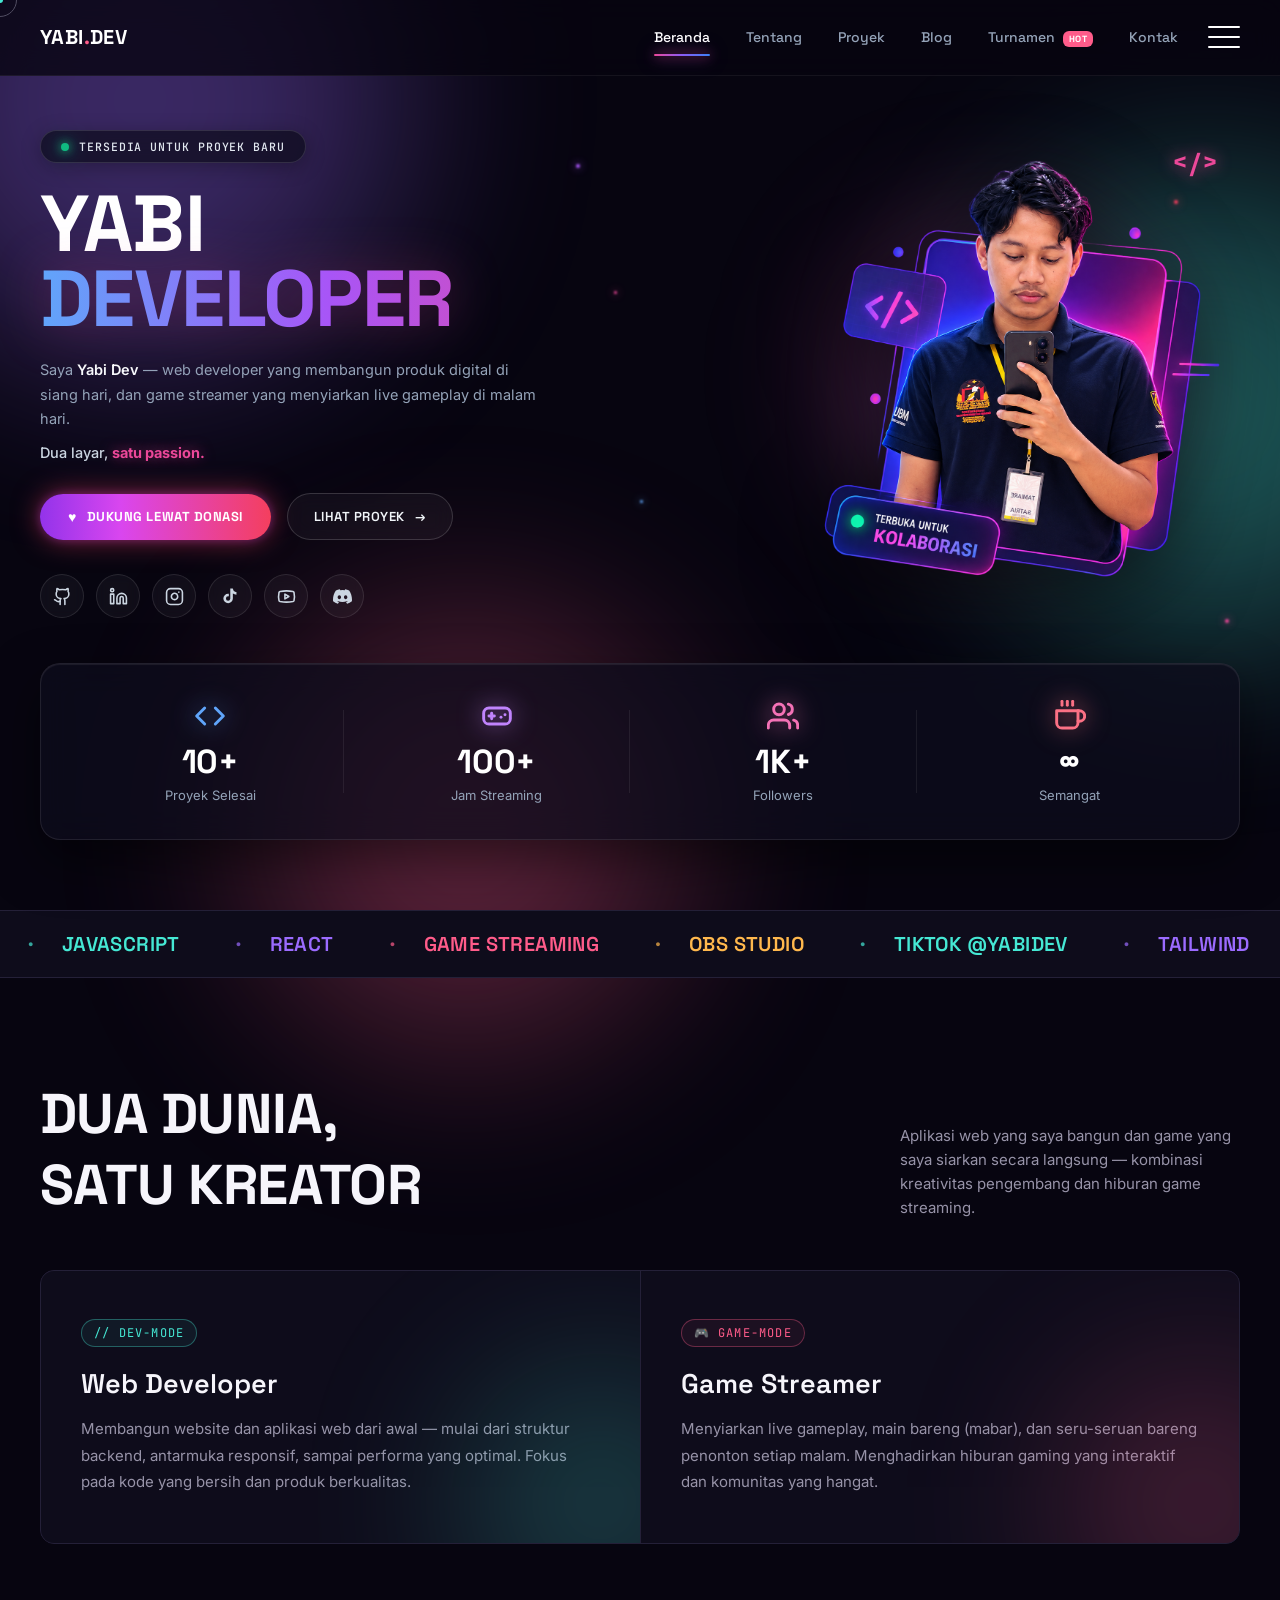
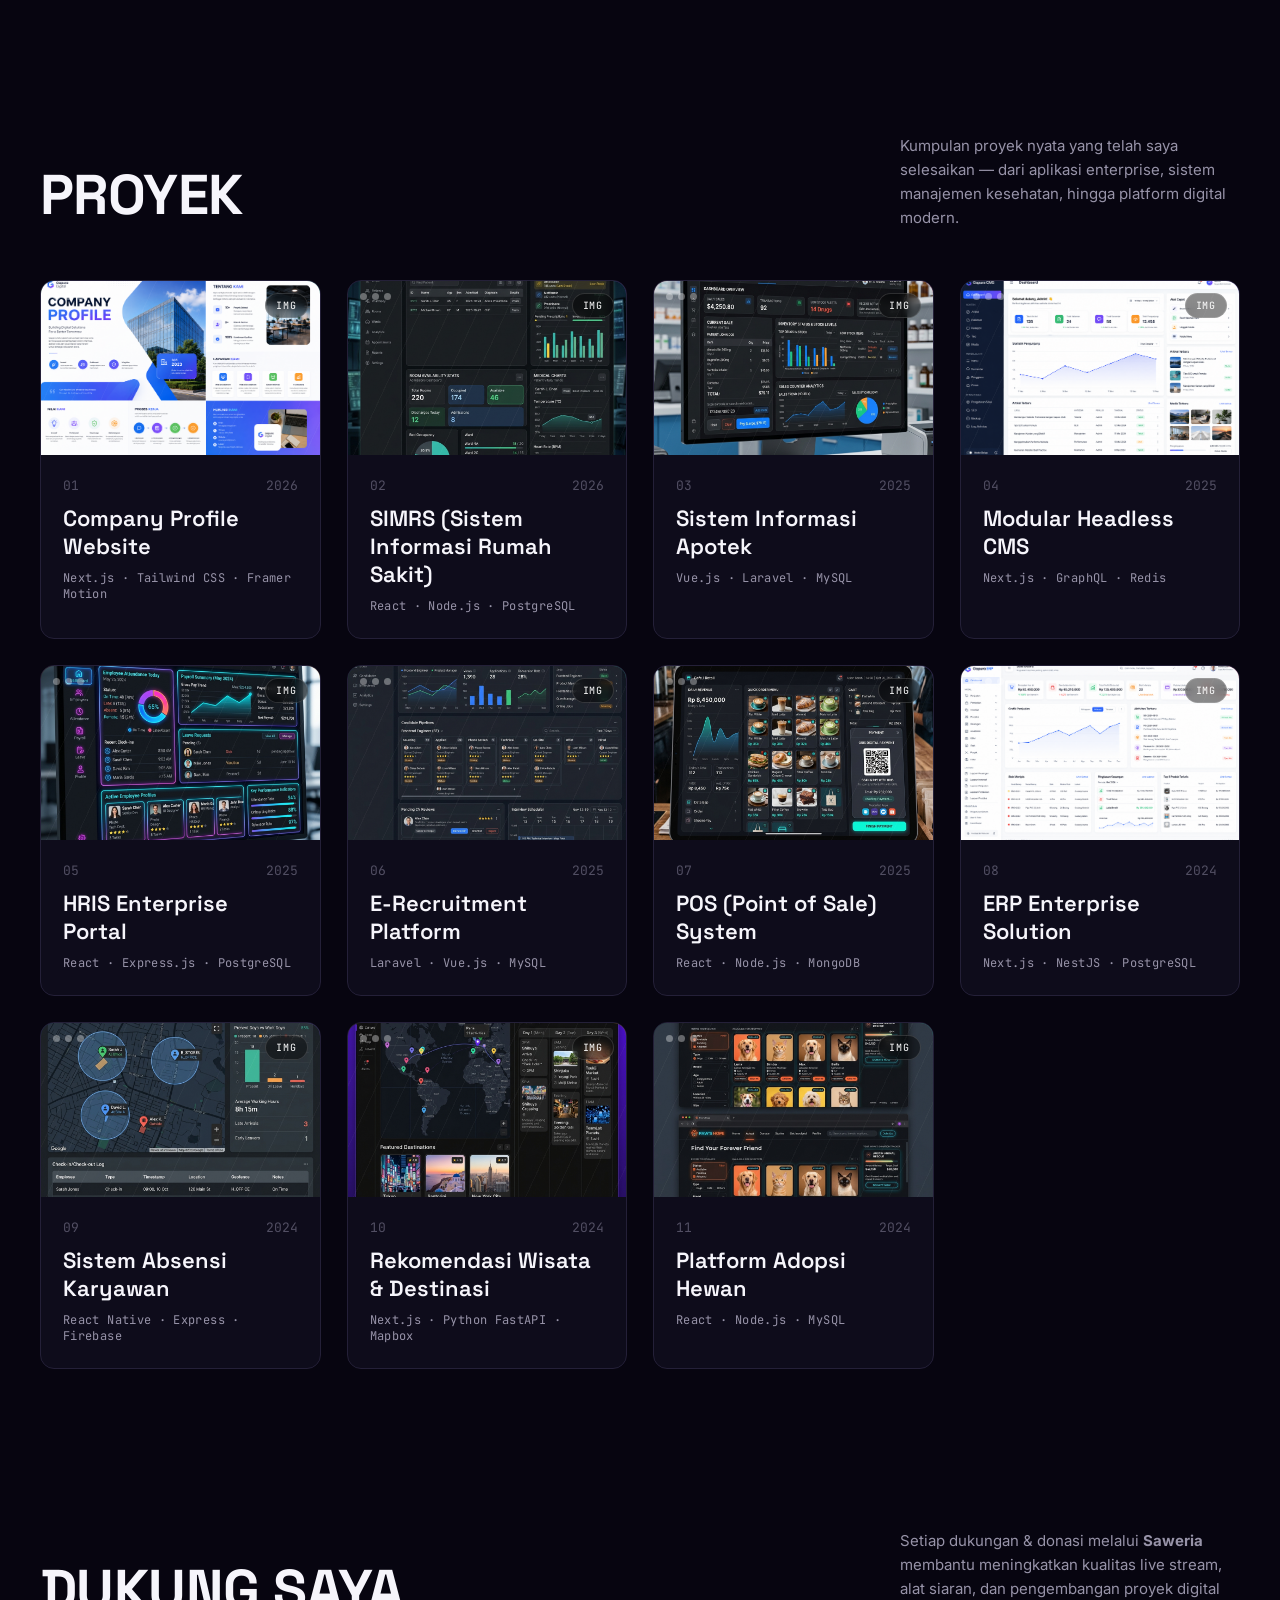
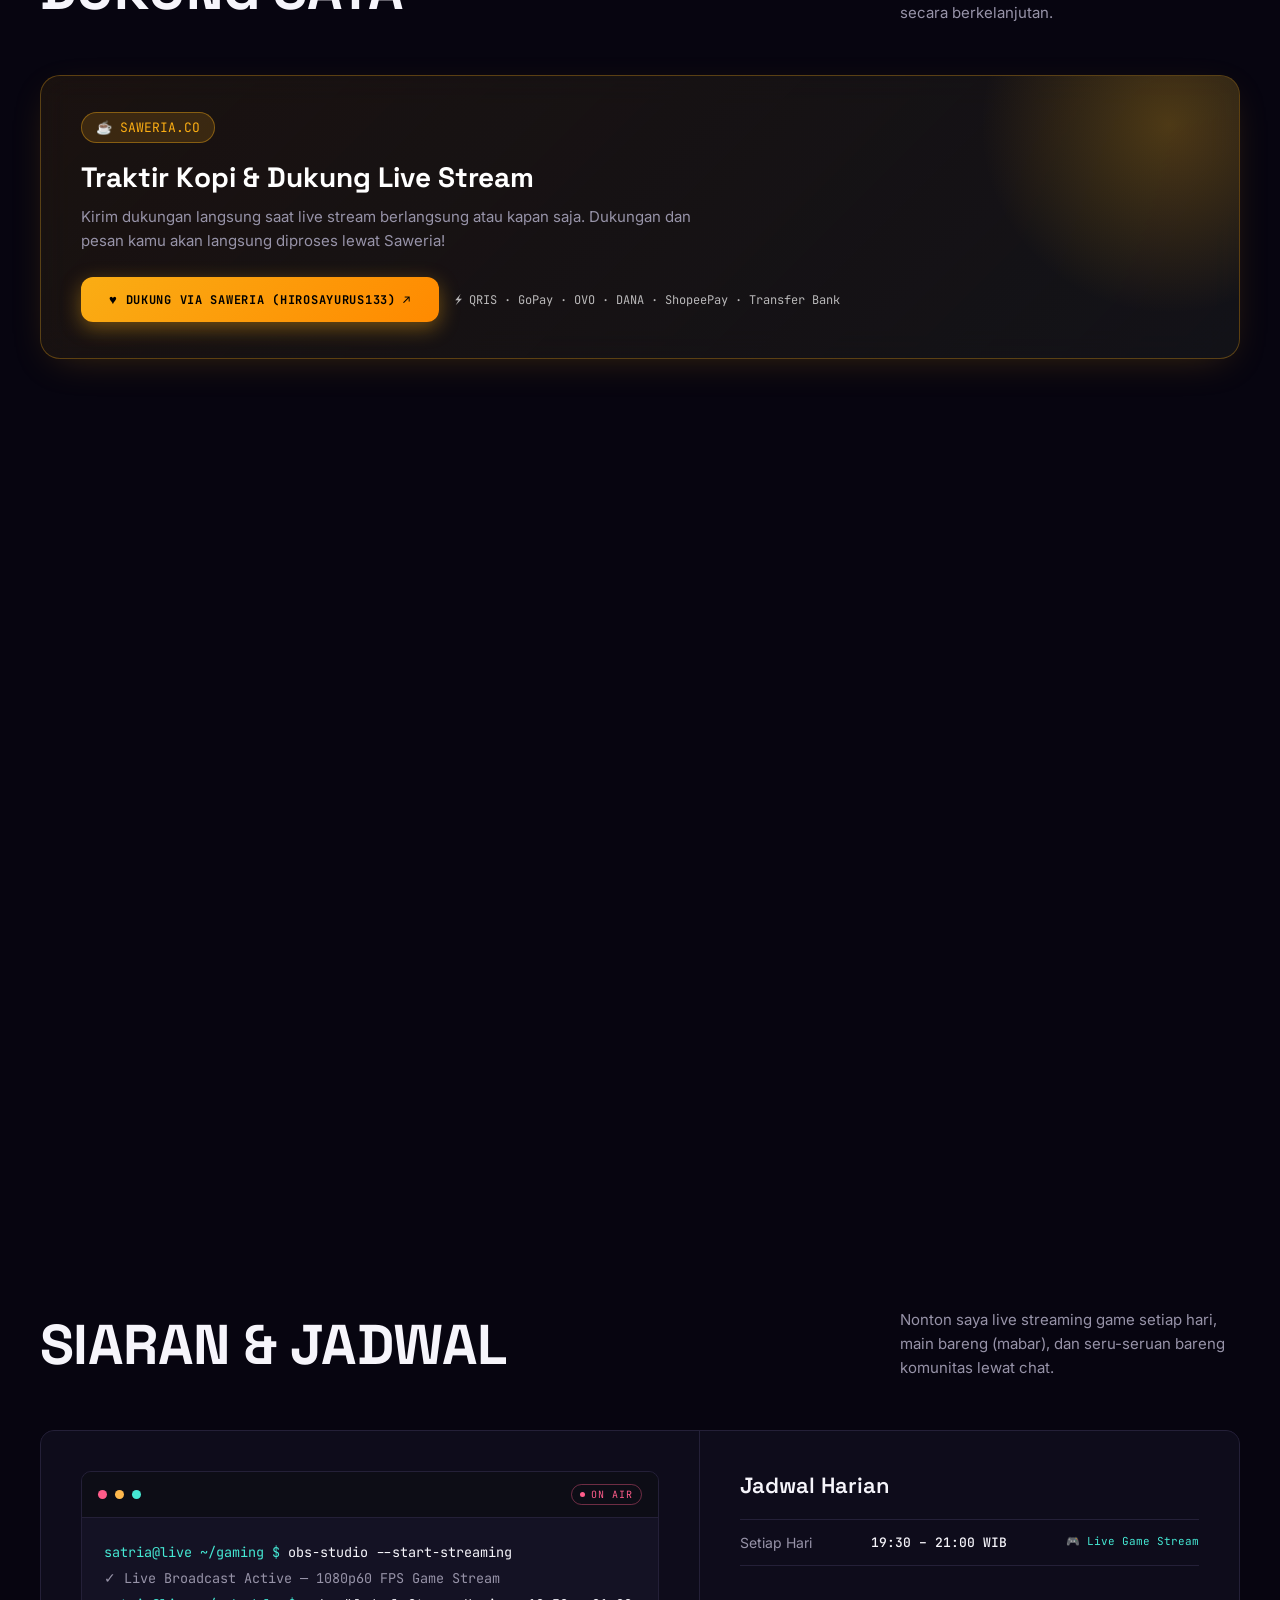
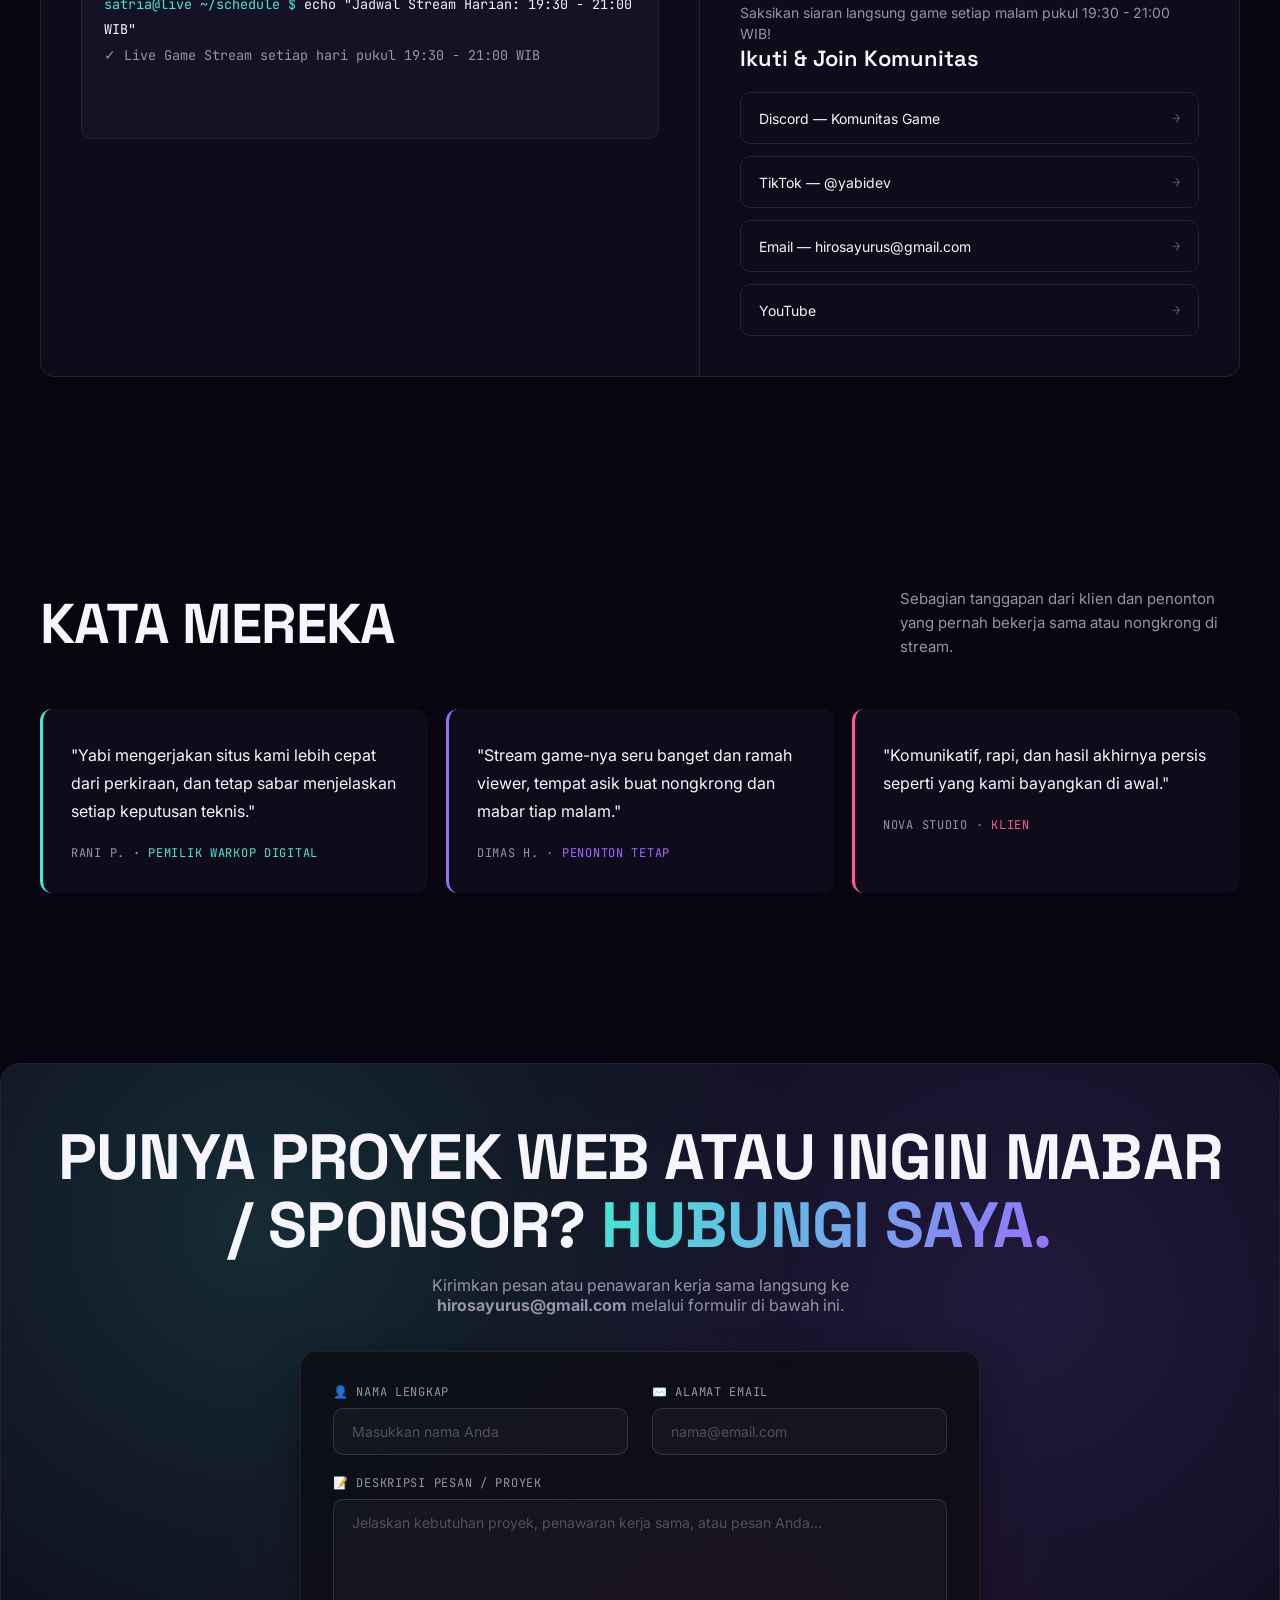
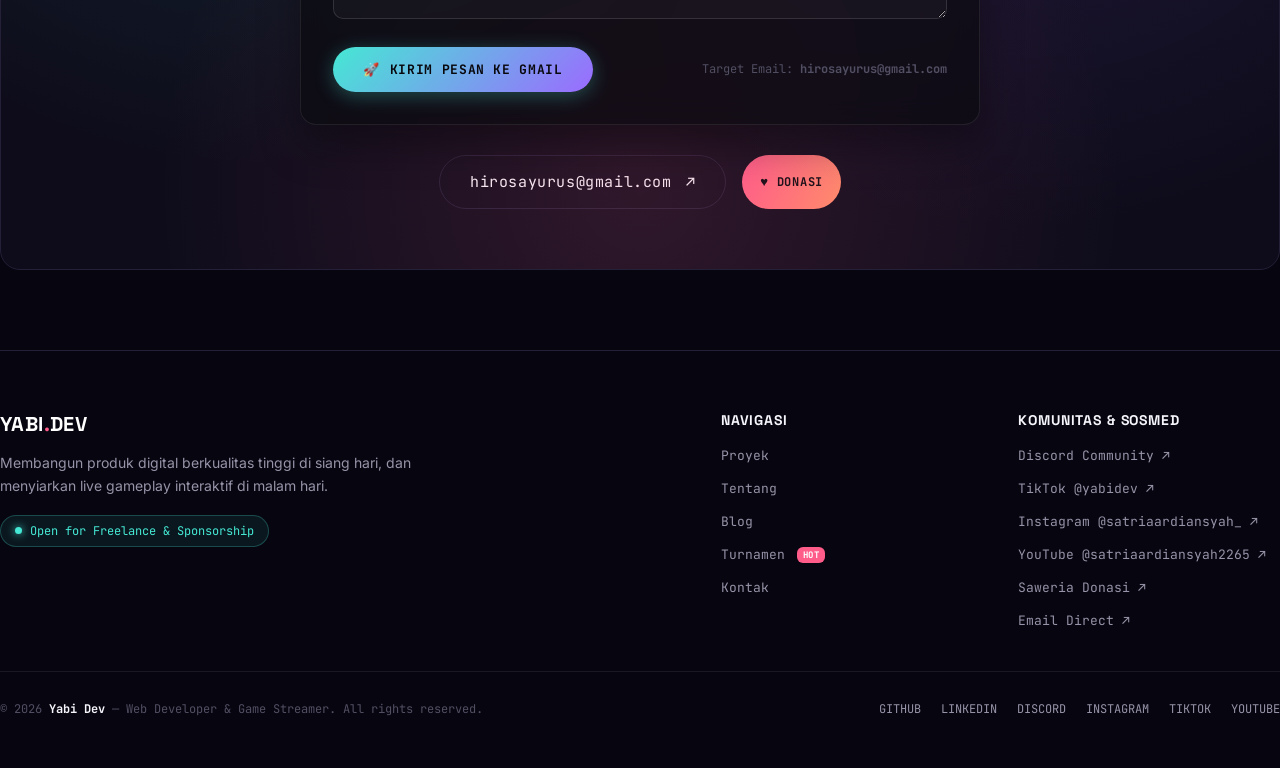
==== index.html @ e03c7a80 "feat: menu tournament" ====
<!DOCTYPE html>
<html lang="id">

<head>
  <meta charset="UTF-8">
  <meta name="viewport" content="width=device-width, initial-scale=1.0, viewport-fit=cover">
  <title>Yabi Dev — Web Developer & Game Streamer</title>
  <meta name="description"
    content="Portofolio Yabi Dev, web developer dan game streamer. Membangun produk digital di siang hari, siaran game di malam hari.">
  <link rel="icon" type="image/png" href="assets/icon.png">
  <link rel="preconnect" href="https://fonts.googleapis.com">
  <link rel="preconnect" href="https://fonts.gstatic.com" crossorigin>
  <link
    href="https://fonts.googleapis.com/css2?family=Space+Grotesk:wght@400;500;600;700&family=Inter:wght@400;500;600&family=JetBrains+Mono:wght@400;500&display=swap"
    rel="stylesheet">
  <link rel="stylesheet" href="css/style.css">
</head>

<body>

  <!-- Ambient Background Blobs -->
  <div class="blob blob1"></div>
  <div class="blob blob2"></div>
  <div class="blob blob3"></div>

  <!-- Custom Pointer Cursor -->
  <div id="cursor-dot"></div>
  <div id="cursor-ring"></div>

  <!-- Header / Navigation -->
  <header>
    <div class="logo">YABI<span>.</span>DEV</div>
    <div class="nav-right">
      <nav class="desktop-nav">
        <a href="#hero" class="active">Beranda</a>
        <a href="#about">Tentang</a>
        <a href="#work">Proyek</a>
        <a href="#stream">Blog</a>
        <a href="turnamen.html">Turnamen <span class="nav-tag">HOT</span></a>
        <a href="#contact">Kontak</a>
      </nav>
      <button class="burger" id="burger" aria-label="Buka menu">
        <span></span><span></span><span></span>
      </button>
    </div>
  </header>

  <!-- Mobile Overlay Menu -->
  <div class="mobile-menu" id="mobileMenu">
    <button class="menu-close" id="menuClose" aria-label="Tutup menu">✕</button>
    <nav>
      <a href="#hero">Beranda <span class="mono" style="font-size:14px;opacity:.6;">01</span></a>
      <a href="#work">Proyek <span class="mono" style="font-size:14px;opacity:.6;">02</span></a>
      <a href="#about">Tentang <span class="mono" style="font-size:14px;opacity:.6;">03</span></a>
      <a href="#stream">Blog <span class="mono" style="font-size:14px;opacity:.6;">04</span></a>
      <a href="turnamen.html" style="color:var(--cyan);">Turnamen 🏆 <span class="mono" style="font-size:14px;opacity:.8;">NEW</span></a>
      <a href="#contact">Kontak <span class="mono" style="font-size:14px;opacity:.6;">05</span></a>
    </nav>
    <div class="m-foot">
      <a href="https://saweria.co/hirosayurus133" target="_blank" rel="noopener" class="donate-btn"><span
          class="heart">♥</span> Kirim Donasi</a>
      <div class="m-social">
        <a href="https://github.com/satriaardiansyah" target="_blank" rel="noopener">GitHub</a>
        <!-- <a href="https://www.linkedin.com/in/satria-ardiansyah/" target="_blank" rel="noopener">LinkedIn</a> -->
        <a href="https://discord.com/invite/6DZVuFBm9" target="_blank" rel="noopener">Discord</a>
        <a href="https://www.tiktok.com/@yabidev" target="_blank" rel="noopener">TikTok</a>
        <a href="https://www.instagram.com/satriaardiansyah_/" target="_blank" rel="noopener">Instagram</a>
        <a href="https://www.youtube.com/@satriaardiansyah2265" target="_blank" rel="noopener">YouTube</a>
      </div>
    </div>
  </div>

  <main>
    <!-- HERO SECTION -->
    <section class="hero wrap" id="hero">
      <!-- Ambient decorative cosmic particles -->
      <div class="hero-particles" aria-hidden="true">
        <span class="hero-dot dot-1"></span>
        <span class="hero-dot dot-2"></span>
        <span class="hero-dot dot-3"></span>
        <span class="hero-dot dot-4"></span>
        <span class="hero-dot dot-5"></span>
      </div>

      <div class="hero-grid">
        <!-- Left Column: Intro & CTAs -->
        <div class="hero-content">
          <!-- Status Pill Badge -->
          <div class="hero-status-pill">
            <span class="status-pulse-dot"></span>
            <span>TERSEDIA UNTUK PROYEK BARU</span>
          </div>

          <!-- Hero Main Title -->
          <h1 class="hero-main-title" id="heroTitle">
            <span class="hero-title-top">YABI</span>
            <span class="hero-title-gradient">DEVELOPER</span>
          </h1>

          <!-- Hero Bio & Tagline -->
          <p class="hero-bio">
            Saya <b>Yabi Dev</b> — web developer yang membangun produk digital di siang hari, dan game streamer yang menyiarkan live gameplay di malam hari.
          </p>
          <p class="hero-tagline">
            Dua layar, <span class="passion-text">satu passion.</span>
          </p>

          <!-- Hero Actions -->
          <div class="hero-cta-buttons">
            <a href="https://saweria.co/hirosayurus133" target="_blank" rel="noopener" class="btn-donate-neon">
              <span class="heart-icon">♥</span> DUKUNG LEWAT DONASI
            </a>
            <a href="#work" class="btn-project-ghost">
              LIHAT PROYEK <span class="arrow-icon">→</span>
            </a>
          </div>

          <!-- Hero Social Icons Strip -->
          <div class="hero-socials">
            <a href="https://github.com/satriaardiansyah" target="_blank" rel="noopener" aria-label="GitHub" class="hero-social-btn">
              <svg width="19" height="19" viewBox="0 0 24 24" fill="none" stroke="currentColor" stroke-width="2" stroke-linecap="round" stroke-linejoin="round"><path d="M15 22v-4a4.8 4.8 0 0 0-1-3.5c3 0 6-2 6-5.5.08-1.25-.27-2.48-1-3.5.28-1.15.28-2.35 0-3.5 0 0-1 0-3 1.5-2.64-.5-5.36-.5-8 0C6 2 5 2 5 2c-.3 1.15-.3 2.35 0 3.5A5.403 5.403 0 0 0 4 9c0 3.5 3 5.5 6 5.5-.39.49-.68 1.05-.85 1.65-.17.6-.22 1.23-.15 1.85v4"></path><path d="M9 18c-4.51 2-5-2-7-2"></path></svg>
            </a>
            <a href="https://www.linkedin.com/in/satria-ardiansyah/" target="_blank" rel="noopener" aria-label="LinkedIn" class="hero-social-btn">
              <svg width="19" height="19" viewBox="0 0 24 24" fill="none" stroke="currentColor" stroke-width="2" stroke-linecap="round" stroke-linejoin="round"><path d="M16 8a6 6 0 0 1 6 6v7h-4v-7a2 2 0 0 0-2-2 2 2 0 0 0-2 2v7h-4v-7a6 6 0 0 1 6-6z"></path><rect x="2" y="9" width="4" height="12"></rect><circle cx="4" cy="4" r="2"></circle></svg>
            </a>
            <a href="https://www.instagram.com/satriaardiansyah_/" target="_blank" rel="noopener" aria-label="Instagram" class="hero-social-btn">
              <svg width="19" height="19" viewBox="0 0 24 24" fill="none" stroke="currentColor" stroke-width="2" stroke-linecap="round" stroke-linejoin="round"><rect x="2" y="2" width="20" height="20" rx="5" ry="5"></rect><path d="M16 11.37A4 4 0 1 1 12.63 8 4 4 0 0 1 16 11.37z"></path><line x1="17.5" y1="6.5" x2="17.51" y2="6.5"></line></svg>
            </a>
            <a href="https://www.tiktok.com/@yabidev" target="_blank" rel="noopener" aria-label="TikTok" class="hero-social-btn">
              <svg width="18" height="18" viewBox="0 0 24 24" fill="currentColor"><path d="M19.59 6.69a4.83 4.83 0 0 1-3.77-4.25V2h-3.45v13.67a2.89 2.89 0 0 1-2.88 2.5 2.89 2.89 0 0 1-2.89-2.89 2.89 2.89 0 0 1 2.89-2.89c.33 0 .64.06.94.16V9.07a6.28 6.28 0 0 0-.94-.07 6.34 6.34 0 0 0-6.34 6.34 6.34 6.34 0 0 0 6.34 6.34 6.34 6.34 0 0 0 6.34-6.34V8.75a8.16 8.16 0 0 0 4.77 1.52V6.82a4.85 4.85 0 0 1-1.01-.13z"/></svg>
            </a>
            <a href="https://www.youtube.com/@satriaardiansyah2265" target="_blank" rel="noopener" aria-label="YouTube" class="hero-social-btn">
              <svg width="19" height="19" viewBox="0 0 24 24" fill="none" stroke="currentColor" stroke-width="2" stroke-linecap="round" stroke-linejoin="round"><path d="M2.5 17a24.12 24.12 0 0 1 0-10 2 2 0 0 1 1.4-1.4 49.56 49.56 0 0 1 16.2 0A2 2 0 0 1 21.5 7a24.12 24.12 0 0 1 0 10 2 2 0 0 1-1.4 1.4 49.55 49.55 0 0 1-16.2 0A2 2 0 0 1 2.5 17"></path><polygon points="10 15 15 12 10 9 10 15"></polygon></svg>
            </a>
            <a href="https://discord.com/invite/6DZVuFBm9" target="_blank" rel="noopener" aria-label="Discord" class="hero-social-btn">
              <svg width="19" height="19" viewBox="0 0 24 24" fill="currentColor"><path d="M20.317 4.37a19.791 19.791 0 0 0-4.885-1.515.074.074 0 0 0-.079.037c-.21.375-.444.864-.608 1.25a18.27 18.27 0 0 0-5.487 0 12.64 12.64 0 0 0-.617-1.25.077.077 0 0 0-.079-.037A19.736 19.736 0 0 0 3.677 4.37a.07.07 0 0 0-.032.027C.533 9.046-.32 13.58.099 18.057a.082.082 0 0 0 .031.057 19.9 19.9 0 0 0 5.993 3.03.078.078 0 0 0 .084-.028c.462-.63.874-1.295 1.226-1.994.021-.041.001-.09-.041-.106a13.107 13.107 0 0 1-1.872-.892.077.077 0 0 1-.008-.128 10.2 10.2 0 0 0 .372-.292.074.074 0 0 1 .077-.01c3.929 1.793 8.18 1.793 12.061 0a.074.074 0 0 1 .078.01c.12.098.246.198.373.292a.077.077 0 0 1-.006.127 12.299 12.299 0 0 1-1.873.893.077.077 0 0 0-.041.107c.36.698.772 1.362 1.225 1.993a.076.076 0 0 0 .084.028 19.839 19.839 0 0 0 6.002-3.03.077.077 0 0 0 .032-.054c.5-5.177-.838-9.674-3.549-13.66a.061.061 0 0 0-.031-.028zM8.02 15.33c-1.183 0-2.157-1.085-2.157-2.419 0-1.333.956-2.419 2.157-2.419 1.21 0 2.176 1.096 2.157 2.42 0 1.333-.956 2.418-2.157 2.418zm7.975 0c-1.183 0-2.157-1.085-2.157-2.419 0-1.333.955-2.419 2.157-2.419 1.21 0 2.176 1.096 2.157 2.42 0 1.333-.946 2.418-2.157 2.418z"/></svg>
            </a>
          </div>
        </div>

        <!-- Right Column: Visual Showcase -->
        <div class="hero-visual-col">
          <div class="hero-ambient-glow"></div>
          <div class="hero-code-neon-badge">&lt;/&gt;</div>
          <div class="hero-img-wrapper">
            <img src="assets/profileku.png" alt="Yabi Dev - Profile" class="hero-profile-img" width="520" height="520" loading="eager">
          </div>
        </div>
      </div>

      <!-- Hero Bottom Stats Bar (Integrated 4-Column Card) -->
      <div class="hero-stats-card">
        <div class="hero-stat-box">
          <div class="hero-stat-icon icon-code">
            <svg width="32" height="32" viewBox="0 0 24 24" fill="none" stroke="#60a5fa" stroke-width="2.2" stroke-linecap="round" stroke-linejoin="round"><polyline points="16 18 22 12 16 6"></polyline><polyline points="8 6 2 12 8 18"></polyline></svg>
          </div>
          <div class="hero-stat-num">10+</div>
          <div class="hero-stat-title">Proyek Selesai</div>
        </div>

        <div class="hero-stat-box">
          <div class="hero-stat-icon icon-stream">
            <svg width="32" height="32" viewBox="0 0 24 24" fill="none" stroke="#c084fc" stroke-width="2.2" stroke-linecap="round" stroke-linejoin="round"><rect x="2" y="6" width="20" height="12" rx="4"></rect><line x1="6" y1="12" x2="10" y2="12"></line><line x1="8" y1="10" x2="8" y2="14"></line><line x1="15" y1="13" x2="15.01" y2="13"></line><line x1="18" y1="11" x2="18.01" y2="11"></line></svg>
          </div>
          <div class="hero-stat-num">100+</div>
          <div class="hero-stat-title">Jam Streaming</div>
        </div>

        <div class="hero-stat-box">
          <div class="hero-stat-icon icon-followers">
            <svg width="32" height="32" viewBox="0 0 24 24" fill="none" stroke="#f472b6" stroke-width="2.2" stroke-linecap="round" stroke-linejoin="round"><path d="M17 21v-2a4 4 0 0 0-4-4H5a4 4 0 0 0-4 4v2"></path><circle cx="9" cy="7" r="4"></circle><path d="M23 21v-2a4 4 0 0 0-3-3.87"></path><path d="M16 3.13a4 4 0 0 1 0 7.75"></path></svg>
          </div>
          <div class="hero-stat-num">1K+</div>
          <div class="hero-stat-title">Followers</div>
        </div>

        <div class="hero-stat-box">
          <div class="hero-stat-icon icon-passion">
            <svg width="32" height="32" viewBox="0 0 24 24" fill="none" stroke="#fb7185" stroke-width="2.2" stroke-linecap="round" stroke-linejoin="round"><path d="M18 8h1a4 4 0 0 1 0 8h-1"></path><path d="M2 8h16v9a4 4 0 0 1-4 4H6a4 4 0 0 1-4-4V8z"></path><line x1="6" y1="1" x2="6" y2="4"></line><line x1="10" y1="1" x2="10" y2="4"></line><line x1="14" y1="1" x2="14" y2="4"></line></svg>
          </div>
          <div class="hero-stat-num">∞</div>
          <div class="hero-stat-title">Semangat</div>
        </div>
      </div>
    </section>

    <!-- MARQUEE TICKER -->
    <div class="marquee-wrap">
      <div class="marquee" id="marquee">
        <span class="c1 dot">Javascript</span>
        <span class="c2 dot">React</span>
        <span class="c3 dot">Game Streaming</span>
        <span class="c4 dot">OBS Studio</span>
        <span class="c1 dot">TikTok @yabidev</span>
        <span class="c2 dot">Tailwind</span>
        <span class="c3 dot">Discord Community</span>
        <span class="c4 dot">PostgreSQL</span>
        <span class="c1 dot">Next.js</span>
        <span class="c2 dot">Live Gaming</span>
        <span class="c1 dot">Laravel</span>
        <span class="c2 dot">CodeIgniter</span>
        <span class="c3 dot">Golang</span>
        <span class="c1 dot">Javascript</span>
        <span class="c2 dot">React</span>
        <span class="c3 dot">Game Streaming</span>
        <span class="c4 dot">OBS Studio</span>
        <span class="c1 dot">TikTok @yabidev</span>
        <span class="c2 dot">Tailwind</span>
        <span class="c3 dot">Discord Community</span>
        <span class="c4 dot">PostgreSQL</span>
        <span class="c1 dot">Next.js</span>
        <span class="c2 dot">Live Gaming</span>
        <span class="c1 dot">Laravel</span>
        <span class="c2 dot">CodeIgniter</span>
        <span class="c3 dot">Golang</span>
      </div>
    </div>

    <!-- ABOUT / DUALITY SECTION -->
    <section class="about wrap" id="about">
      <div class="sec-head reveal">
        <h2>Dua Dunia,<br>Satu Kreator</h2>
        <p>Aplikasi web yang saya bangun dan game yang saya siarkan secara langsung — kombinasi kreativitas pengembang
          dan hiburan game streaming.</p>
      </div>

      <div class="duality reveal">
        <div class="cell dev">
          <div class="glow"></div>
          <span class="tag mono">// dev-mode</span>
          <h3>Web Developer</h3>
          <p>Membangun website dan aplikasi web dari awal — mulai dari struktur backend, antarmuka responsif, sampai
            performa yang optimal. Fokus pada kode yang bersih dan produk berkualitas.</p>
        </div>
        <div class="cell live">
          <div class="glow"></div>
          <span class="tag mono">🎮 game-mode</span>
          <h3>Game Streamer</h3>
          <p>Menyiarkan live gameplay, main bareng (mabar), dan seru-seruan bareng penonton setiap malam. Menghadirkan
            hiburan gaming yang interaktif dan komunitas yang hangat.</p>
        </div>
      </div>
    </section>

    <!-- WORK SECTION -->
    <section class="work wrap" id="work">
      <div class="sec-head reveal">
        <h2>PROYEK</h2>
        <p>Kumpulan proyek nyata yang telah saya selesaikan — dari aplikasi enterprise, sistem manajemen kesehatan,
          hingga platform digital modern.</p>
      </div>

      <div class="work-grid reveal">
        <!-- PROYEK 01: Company Profile -->
        <a class="proj-card" href="#" data-title="Company Profile Website" data-type="IMG"
          data-preview="assets/company-profile-2.png" data-year="2026"
          data-stack="Next.js · Tailwind CSS · Framer Motion"
          data-desc="Website profil perusahaan modern & interaktif dengan antarmuka futuristik, animasi smooth, katalog produk/layanan terstruktur, serta integrasi formulir kontak & CMS."
          data-demo="https://example.com/company-profile"
          data-github="https://github.com/satriaardiansyah/company-profile">
          <div class="proj-media grad-a">
            <img src="assets/company-profile-2.png" alt="Company Profile Website" class="proj-img" loading="lazy">
            <div class="proj-browser"><span></span><span></span><span></span></div>
            <div class="proj-badge">IMG</div>
          </div>
          <div class="proj-info">
            <div class="proj-top"><span class="p-index mono">01</span><span class="p-year mono">2026</span></div>
            <div class="proj-title">Company Profile Website</div>
            <div class="proj-stack mono">Next.js · Tailwind CSS · Framer Motion</div>
          </div>
        </a>

        <!-- PROYEK 02: SIMRS -->
        <a class="proj-card" href="#" data-title="SIMRS — Sistem Informasi Rumah Sakit" data-type="IMG"
          data-preview="assets/simrs.png" data-year="2026" data-stack="React · Node.js · PostgreSQL · WebSockets"
          data-desc="Sistem Informasi Manajemen Rumah Sakit (SIMRS) terpadu untuk pengelolaan rawat jalan, rawat inap, antrean elektronik, Rekam Medis Elektronik (EMR), dan stok farmasi."
          data-demo="https://example.com/simrs" data-github="https://github.com/satriaardiansyah/simrs">
          <div class="proj-media grad-b">
            <img src="assets/simrs.png" alt="SIMRS" class="proj-img" loading="lazy">
            <div class="proj-browser"><span></span><span></span><span></span></div>
            <div class="proj-badge">IMG</div>
          </div>
          <div class="proj-info">
            <div class="proj-top"><span class="p-index mono">02</span><span class="p-year mono">2026</span></div>
            <div class="proj-title">SIMRS (Sistem Informasi Rumah Sakit)</div>
            <div class="proj-stack mono">React · Node.js · PostgreSQL</div>
          </div>
        </a>

        <!-- PROYEK 03: Apotek -->
        <a class="proj-card" href="#" data-title="Sistem Informasi & Kasir Apotek" data-type="IMG"
          data-preview="assets/apotek.png" data-year="2025" data-stack="Vue.js · Laravel · MySQL · Chart.js"
          data-desc="Aplikasi manajemen apotek berbasis web untuk pelacakan stok obat otomatis, peringatan kedaluwarsa batch, kasir POS cepat, serta laporan laba rugi real-time."
          data-demo="https://example.com/apotek" data-github="https://github.com/satriaardiansyah/apotek-system">
          <div class="proj-media grad-c">
            <img src="assets/apotek.png" alt="Sistem Informasi Apotek" class="proj-img" loading="lazy">
            <div class="proj-browser"><span></span><span></span><span></span></div>
            <div class="proj-badge">IMG</div>
          </div>
          <div class="proj-info">
            <div class="proj-top"><span class="p-index mono">03</span><span class="p-year mono">2025</span></div>
            <div class="proj-title">Sistem Informasi Apotek</div>
            <div class="proj-stack mono">Vue.js · Laravel · MySQL</div>
          </div>
        </a>

        <!-- PROYEK 04: CMS -->
        <a class="proj-card" href="#" data-title="Modular Headless CMS" data-type="IMG" data-preview="assets/cms-2.png"
          data-year="2025" data-stack="Next.js · Headless CMS · GraphQL · Redis"
          data-desc="Platform Content Management System (CMS) modular berkecepatan tinggi untuk penerbitan berita digital, manajemen media multi-penulis, serta API GraphQL terdesentralisasi."
          data-demo="https://example.com/cms" data-github="https://github.com/satriaardiansyah/modular-cms">
          <div class="proj-media grad-d">
            <img src="assets/cms-2.png" alt="Modular Headless CMS" class="proj-img" loading="lazy">
            <div class="proj-browser"><span></span><span></span><span></span></div>
            <div class="proj-badge">IMG</div>
          </div>
          <div class="proj-info">
            <div class="proj-top"><span class="p-index mono">04</span><span class="p-year mono">2025</span></div>
            <div class="proj-title">Modular Headless CMS</div>
            <div class="proj-stack mono">Next.js · GraphQL · Redis</div>
          </div>
        </a>

        <!-- PROYEK 05: HRIS -->
        <a class="proj-card" href="#" data-title="HRIS — Human Resource Portal" data-type="IMG"
          data-preview="assets/hris.png" data-year="2025" data-stack="React · Express.js · PostgreSQL · Tailwind"
          data-desc="Sistem Human Resource Information System (HRIS) enterprise untuk manajemen database pegawai, kalkulasi penggajian (payroll), pengajuan cuti online, dan KPI karyawan."
          data-demo="https://example.com/hris" data-github="https://github.com/satriaardiansyah/hris-portal">
          <div class="proj-media grad-e">
            <img src="assets/hris.png" alt="HRIS Enterprise" class="proj-img" loading="lazy">
            <div class="proj-browser"><span></span><span></span><span></span></div>
            <div class="proj-badge">IMG</div>
          </div>
          <div class="proj-info">
            <div class="proj-top"><span class="p-index mono">05</span><span class="p-year mono">2025</span></div>
            <div class="proj-title">HRIS Enterprise Portal</div>
            <div class="proj-stack mono">React · Express.js · PostgreSQL</div>
          </div>
        </a>

        <!-- PROYEK 06: E Recruitment -->
        <a class="proj-card" href="#" data-title="E-Recruitment & ATS System" data-type="IMG"
          data-preview="assets/e-recruitment.png" data-year="2025" data-stack="Laravel · Vue.js · MySQL · Tailwind"
          data-desc="Portal rekrutmen online terintegrasi dengan Applicant Tracking System (ATS), alur wawancara multi-tahap, penilaian kandidat otomatis, serta portal lamaran kerja interaktif."
          data-demo="https://example.com/e-recruitment" data-github="https://github.com/satriaardiansyah/e-recruitment">
          <div class="proj-media grad-a">
            <img src="assets/e-recruitment.png" alt="E-Recruitment" class="proj-img" loading="lazy">
            <div class="proj-browser"><span></span><span></span><span></span></div>
            <div class="proj-badge">IMG</div>
          </div>
          <div class="proj-info">
            <div class="proj-top"><span class="p-index mono">06</span><span class="p-year mono">2025</span></div>
            <div class="proj-title">E-Recruitment Platform</div>
            <div class="proj-stack mono">Laravel · Vue.js · MySQL</div>
          </div>
        </a>

        <!-- PROYEK 07: POS -->
        <a class="proj-card" href="#" data-title="POS System — Kasir Digital" data-type="IMG"
          data-preview="assets/pos.png" data-year="2025" data-stack="React · Node.js · MongoDB · QRIS API"
          data-desc="Sistem Kasir Point of Sale (POS) modern untuk ritel & F&B dengan antarmuka sentuh cepat, integrasi pembayaran QRIS & E-Wallet, serta laporan omset otomatis."
          data-demo="https://example.com/pos-system" data-github="https://github.com/satriaardiansyah/pos-system">
          <div class="proj-media grad-b">
            <img src="assets/pos.png" alt="POS System" class="proj-img" loading="lazy">
            <div class="proj-browser"><span></span><span></span><span></span></div>
            <div class="proj-badge">IMG</div>
          </div>
          <div class="proj-info">
            <div class="proj-top"><span class="p-index mono">07</span><span class="p-year mono">2025</span></div>
            <div class="proj-title">POS (Point of Sale) System</div>
            <div class="proj-stack mono">React · Node.js · MongoDB</div>
          </div>
        </a>

        <!-- PROYEK 08: ERP -->
        <a class="proj-card" href="#" data-title="ERP — Enterprise Resource Planning" data-type="IMG"
          data-preview="assets/proyek-  erp.png" data-year="2024" data-stack="Next.js · NestJS · PostgreSQL · Docker"
          data-desc="Solusi ERP skala besar untuk otomatisasi rantai pasokan, pengadaan barang, akuntansi keuangan, pengelolaan inventaris gudang, serta analitik bisnis terpusat."
          data-demo="https://example.com/erp" data-github="https://github.com/satriaardiansyah/erp-system">
          <div class="proj-media grad-c">
            <img src="assets/proyek-erp.png" alt="ERP Solution" class="proj-img" loading="lazy">
            <div class="proj-browser"><span></span><span></span><span></span></div>
            <div class="proj-badge">IMG</div>
          </div>
          <div class="proj-info">
            <div class="proj-top"><span class="p-index mono">08</span><span class="p-year mono">2024</span></div>
            <div class="proj-title">ERP Enterprise Solution</div>
            <div class="proj-stack mono">Next.js · NestJS · PostgreSQL</div>
          </div>
        </a>

        <!-- PROYEK 09: Absensi Karyawan -->
        <a class="proj-card" href="#" data-title="Sistem Absensi Karyawan & Presensi" data-type="IMG"
          data-preview="assets/absensi.png" data-year="2024"
          data-stack="React Native · Express.js · Firebase · Geofencing"
          data-desc="Aplikasi presensi kehadiran karyawan dengan verifikasi GPS Geofencing dan biometrik wajah, laporan jam kerja otomatis, serta manajemen shift."
          data-demo="https://example.com/absensi-karyawan"
          data-github="https://github.com/satriaardiansyah/absensi-karyawan">
          <div class="proj-media grad-d">
            <img src="assets/absensi.png" alt="Absensi Karyawan" class="proj-img" loading="lazy">
            <div class="proj-browser"><span></span><span></span><span></span></div>
            <div class="proj-badge">IMG</div>
          </div>
          <div class="proj-info">
            <div class="proj-top"><span class="p-index mono">09</span><span class="p-year mono">2024</span></div>
            <div class="proj-title">Sistem Absensi Karyawan</div>
            <div class="proj-stack mono">React Native · Express · Firebase</div>
          </div>
        </a>

        <!-- PROYEK 10: Rekomendasi Wisata -->
        <a class="proj-card" href="#" data-title="Platform Rekomendasi Wisata" data-type="IMG"
          data-preview="assets/rekomendasi-wisata.png" data-year="2024"
          data-stack="Next.js · Python FastAPI · Mapbox · Tailwind"
          data-desc="Platform rekomendasi destinasi wisata berbasis kecerdasan buatan (AI) dan geolokasi. Menyediakan peta interaktif, ulasan pengguna, dan perencana itinerary perjalanan."
          data-demo="https://example.com/rekomendasi-wisata"
          data-github="https://github.com/satriaardiansyah/rekomendasi-wisata">
          <div class="proj-media grad-e">
            <img src="assets/rekomendasi-wisata.png" alt="Rekomendasi Wisata" class="proj-img" loading="lazy">
            <div class="proj-browser"><span></span><span></span><span></span></div>
            <div class="proj-badge">IMG</div>
          </div>
          <div class="proj-info">
            <div class="proj-top"><span class="p-index mono">10</span><span class="p-year mono">2024</span></div>
            <div class="proj-title">Rekomendasi Wisata & Destinasi</div>
            <div class="proj-stack mono">Next.js · Python FastAPI · Mapbox</div>
          </div>
        </a>

        <!-- PROYEK 11: Adopsi Hewan -->
        <a class="proj-card" href="#" data-title="Platform Adopsi & Rescue Hewan" data-type="IMG"
          data-preview="assets/adopsi-hewan.png" data-year="2024" data-stack="React · Node.js · MySQL · Tailwind"
          data-desc="Platform adopsi dan penyelamatan hewan peliharaan yang menghubungkan shelter hewan dengan calon adopter. Dilengkapi filtering ras/umur, formulir adopsi, & donasi rescue."
          data-demo="https://example.com/adopsi-hewan" data-github="https://github.com/satriaardiansyah/adopsi-hewan">
          <div class="proj-media grad-a">
            <img src="assets/adopsi-hewan.png" alt="Adopsi Hewan" class="proj-img" loading="lazy">
            <div class="proj-browser"><span></span><span></span><span></span></div>
            <div class="proj-badge">IMG</div>
          </div>
          <div class="proj-info">
            <div class="proj-top"><span class="p-index mono">11</span><span class="p-year mono">2024</span></div>
            <div class="proj-title">Platform Adopsi Hewan</div>
            <div class="proj-stack mono">React · Node.js · MySQL</div>
          </div>
        </a>
      </div>
    </section>

    <!-- SUPPORT / DONATE SECTION -->
    <section class="support wrap" id="support">
      <div class="sec-head reveal">
        <h2>Dukung Saya</h2>
        <p>Setiap dukungan & donasi melalui <strong>Saweria</strong> membantu meningkatkan kualitas live stream, alat
          siaran, dan pengembangan proyek digital secara berkelanjutan.</p>
      </div>

      <!-- Saweria Featured Hero Box -->
      <div class="saweria-hero-card reveal">
        <div class="saweria-hero-glow"></div>
        <div class="saweria-hero-content">
          <div class="saweria-badge">
            <span class="saweria-icon">☕</span>
            <span class="saweria-brand">SAWERIA.CO</span>
          </div>
          <h3>Traktir Kopi & Dukung Live Stream</h3>
          <p>Kirim dukungan langsung saat live stream berlangsung atau kapan saja. Dukungan dan pesan kamu akan langsung
            diproses lewat Saweria!</p>
          <div class="saweria-hero-actions">
            <a href="https://saweria.co/hirosayurus133" target="_blank" rel="noopener"
              class="donate-btn saweria-main-btn">
              <span class="heart">♥</span> Dukung via Saweria (hirosayurus133) ↗
            </a>
            <span class="saweria-payment-note">⚡ QRIS · GoPay · OVO · DANA · ShopeePay · Transfer Bank</span>
          </div>
        </div>
      </div>

      <!-- Saweria Widgets Grid (QR Scan & Leaderboard) -->
      <div class="saweria-widgets-grid reveal">
        <!-- QR Code Widget Box -->
        <div class="widget-card qr-card">
          <div class="widget-header">
            <div class="widget-title-wrap">
              <span class="widget-icon">📱</span>
              <div>
                <h4>Scan QR Donasi</h4>
                <p>Scan pakai GoPay, OVO, DANA, ShopeePay, atau Mobile Banking</p>
              </div>
            </div>
            <span class="widget-badge neon-green">QRIS Ready</span>
          </div>
          <div class="widget-frame-container qr-frame-wrap">
            <div class="scanner-corner tl"></div>
            <div class="scanner-corner tr"></div>
            <div class="scanner-corner bl"></div>
            <div class="scanner-corner br"></div>
            <div class="scan-line"></div>
            <div class="qr-img-box">
              <img src="https://api.qrserver.com/v1/create-qr-code/?size=250x250&data=https://saweria.co/hirosayurus133"
                alt="Saweria QR Code Scan" class="qr-display-img" loading="lazy">
              <div class="qr-caption">Saweria @hirosayurus133</div>
            </div>
          </div>
          <div class="widget-footer-link">
            <a href="https://saweria.co/widgets/qr?streamKey=0d738c73d8f293ee274a1a43da215e22" target="_blank"
              rel="noopener" class="saweria-link-btn">Buka Widget QR Stream ↗</a>
            <a href="https://saweria.co/hirosayurus133" target="_blank" rel="noopener"
              class="saweria-link-btn primary">Saweria Direct ↗</a>
          </div>
        </div>

        <!-- Leaderboard Widget Box -->
        <div class="widget-card leaderboard-card">
          <div class="widget-header">
            <div class="widget-title-wrap">
              <span class="widget-icon">🏆</span>
              <div>
                <h4>Leaderboard Donatur</h4>

              </div>
            </div>
            <!-- <span class="widget-badge neon-pink"><span class="blink">●</span> LIVE</span> -->
          </div>

          <div class="leaderboard-list">
            <!-- Rank 1 -->
            <div class="lb-item rank-1">
              <div class="lb-left">
                <span class="rank-badge rank-1-badge">🥇 1</span>
                <div class="lb-avatar rank-1-avatar">SK</div>
                <div class="lb-user-details">
                  <span class="lb-name">Sambung kata</span>
                  <span class="lb-crown-badge">👑 Top 1</span>
                </div>
              </div>
              <span class="lb-amount rank-1-amount">Rp 300.000</span>
            </div>

            <!-- Rank 2 -->
            <div class="lb-item rank-2">
              <div class="lb-left">
                <span class="rank-badge rank-2-badge">🥈 2</span>
                <div class="lb-avatar rank-2-avatar">SS</div>
                <div class="lb-user-details">
                  <span class="lb-name">Sss</span>
                </div>
              </div>
              <span class="lb-amount rank-2-amount">Rp 100.000</span>
            </div>

            <!-- Rank 3 -->
            <div class="lb-item rank-3">
              <div class="lb-left">
                <span class="rank-badge rank-3-badge">🥉 3</span>
                <div class="lb-avatar rank-3-avatar">VN</div>
                <div class="lb-user-details">
                  <span class="lb-name">Vanya</span>
                </div>
              </div>
              <span class="lb-amount rank-3-amount">Rp 100.000</span>
            </div>

            <!-- Rank 4 -->
            <div class="lb-item rank-4">
              <div class="lb-left">
                <span class="rank-badge rank-4-badge">4</span>
                <div class="lb-avatar rank-4-avatar">VG</div>
                <div class="lb-user-details">
                  <span class="lb-name">Virgi</span>
                </div>
              </div>
              <span class="lb-amount rank-4-amount">Rp 50.000</span>
            </div>
          </div>

          <div class="widget-footer-link">
            <a href="https://saweria.co/hirosayurus133" target="_blank" rel="noopener" class="lb-action-btn">
              <span>♥</span> Jadi Donatur Berikutnya ↗
            </a>
          </div>
        </div>
      </div>

      <!-- Goal Box -->
      <div class="goal-box reveal">
        <div class="goal-top">
          <h4>Target Goal Donasi Stream & Tooling</h4>
          <span class="pct">45%</span>
        </div>
        <div class="goal-bar">
          <div class="goal-fill" style="width: 45%;"></div>
        </div>
        <div class="goal-note">Rp 450.000 terkumpul dari target Rp 1.000.000 — terima kasih banyak buat semua
          dukungannya! 🙏</div>
      </div>
    </section>

    <!-- STREAM SECTION -->
    <section class="stream wrap" id="stream">
      <div class="sec-head reveal">
        <h2>Siaran & Jadwal</h2>
        <p>Nonton saya live streaming game setiap hari, main bareng (mabar), dan seru-seruan bareng komunitas lewat
          chat.</p>
      </div>

      <div class="stream-grid reveal">
        <div class="stream-panel">
          <div class="terminal">
            <div class="tbar">
              <div class="tdot"></div>
              <div class="tdot"></div>
              <div class="tdot"></div>
              <div class="live-tag"><span
                  style="width:5px;height:5px;border-radius:50%;background:var(--pink);display:inline-block;"></span> ON
                AIR</div>
            </div>
            <div class="tbody" id="termBody"></div>
          </div>
        </div>

        <div class="stream-panel">
          <div class="schedule">
            <h3>Jadwal Harian</h3>
            <ul>
              <li><span>Setiap Hari</span> <b>19:30 – 21:00 WIB</b> <span class="tag-live">🎮 Live Game Stream</span>
              </li>
            </ul>
            <p style="margin-top:14px; font-size:14px; color:var(--muted); line-height:1.5;">Saksikan siaran langsung
              game setiap malam pukul 19:30 - 21:00 WIB!</p>
          </div>
          <div class="platforms">
            <h3>Ikuti & Join Komunitas</h3>
            <div class="platform-list">
              <a href="https://discord.com/invite/6DZVuFBm9" target="_blank" rel="noopener">Discord — Komunitas Game
                <span class="arrow mono">→</span></a>
              <a href="https://www.tiktok.com/@yabidev" target="_blank" rel="noopener">TikTok — @yabidev <span
                  class="arrow mono">→</span></a>
              <a href="mailto:hirosayurus@gmail.com">Email — hirosayurus@gmail.com <span class="arrow mono">→</span></a>
              <a href="#" target="_blank" rel="noopener">YouTube <span class="arrow mono">→</span></a>
            </div>
          </div>
        </div>
      </div>
    </section>

    <!-- QUOTES SECTION -->
    <section class="quotes wrap">
      <div class="sec-head reveal">
        <h2>Kata Mereka</h2>
        <p>Sebagian tanggapan dari klien dan penonton yang pernah bekerja sama atau nongkrong di stream.</p>
      </div>
      <div class="quote-track reveal">
        <div class="quote-card">
          <p class="q">"Yabi mengerjakan situs kami lebih cepat dari perkiraan, dan tetap sabar menjelaskan setiap
            keputusan teknis."</p>
          <div class="who">Rani P. <span>· Pemilik Warkop Digital</span></div>
        </div>
        <div class="quote-card">
          <p class="q">"Stream game-nya seru banget dan ramah viewer, tempat asik buat nongkrong dan mabar tiap malam."
          </p>
          <div class="who">Dimas H. <span>· Penonton Tetap</span></div>
        </div>
        <div class="quote-card">
          <p class="q">"Komunikatif, rapi, dan hasil akhirnya persis seperti yang kami bayangkan di awal."</p>
          <div class="who">Nova Studio <span>· Klien</span></div>
        </div>
      </div>
    </section>

    <!-- CONTACT SECTION -->
    <section class="contact wrap" id="contact">
      <div class="contact-box reveal">
        <div class="glow-bg"></div>
        <h2>Punya proyek web atau ingin mabar / sponsor? <span class="grad-text">Hubungi saya.</span></h2>
        <p class="contact-sub">Kirimkan pesan atau penawaran kerja sama langsung ke
          <strong>hirosayurus@gmail.com</strong> melalui formulir di bawah ini.</p>

        <form class="contact-form" id="contactForm">
          <div class="form-grid-2">
            <div class="form-group">
              <label for="contactName">👤 Nama Lengkap</label>
              <input type="text" id="contactName" class="form-input" placeholder="Masukkan nama Anda" required>
            </div>
            <div class="form-group">
              <label for="contactEmail">✉️ Alamat Email</label>
              <input type="email" id="contactEmail" class="form-input" placeholder="nama@email.com" required>
            </div>
          </div>

          <div class="form-group">
            <label for="contactMessage">📝 Deskripsi Pesan / Proyek</label>
            <textarea id="contactMessage" class="form-textarea"
              placeholder="Jelaskan kebutuhan proyek, penawaran kerja sama, atau pesan Anda..." required></textarea>
          </div>

          <div class="form-actions">
            <button type="submit" class="form-submit-btn">
              <span>🚀</span> Kirim Pesan Ke Gmail
            </button>
            <span class="contact-direct-note">Target Email: <b>hirosayurus@gmail.com</b></span>
          </div>

          <div id="contactToast" class="contact-toast"></div>
        </form>

        <div class="ctas">
          <a class="cta-link" href="mailto:hirosayurus@gmail.com">hirosayurus@gmail.com <span class="mono">↗</span></a>
          <a class="donate-btn" href="https://saweria.co/hirosayurus133" target="_blank" rel="noopener"><span
              class="heart">♥</span> Donasi</a>
        </div>
      </div>

      <footer class="site-footer">
        <div class="footer-top">
          <div class="footer-brand">
            <div class="logo">YABI<span>.</span>DEV</div>
            <p class="footer-desc">Membangun produk digital berkualitas tinggi di siang hari, dan menyiarkan live
              gameplay interaktif di malam hari.</p>
            <div class="footer-status">
              <span class="status-dot"></span> Open for Freelance & Sponsorship
            </div>
          </div>

          <div class="footer-nav-group">
            <div class="footer-col">
              <h4>Navigasi</h4>
              <a href="#work">Proyek</a>
              <a href="#about">Tentang</a>
              <a href="#stream">Blog</a>
              <a href="turnamen.html">Turnamen <span class="nav-tag">HOT</span></a>
              <a href="#contact">Kontak</a>
            </div>

            <div class="footer-col">
              <h4>Komunitas & Sosmed</h4>
              <a href="https://discord.com/invite/6DZVuFBm9" target="_blank" rel="noopener">Discord Community ↗</a>
              <a href="https://www.tiktok.com/@yabidev" target="_blank" rel="noopener">TikTok @yabidev ↗</a>
              <a href="https://www.instagram.com/satriaardiansyah_/" target="_blank" rel="noopener">Instagram @satriaardiansyah_ ↗</a>
              <a href="https://www.youtube.com/@satriaardiansyah2265" target="_blank" rel="noopener">YouTube @satriaardiansyah2265 ↗</a>
              <a href="https://saweria.co/hirosayurus133" target="_blank" rel="noopener">Saweria Donasi ↗</a>
              <a href="mailto:hirosayurus@gmail.com">Email Direct ↗</a>
            </div>
          </div>
        </div>

        <div class="footer-bottom">
          <div class="credit">© 2026 <b>Yabi Dev</b> — Web Developer & Game Streamer. All rights reserved.</div>
          <div class="footer-social-links">
            <a href="https://github.com/satriaardiansyah" target="_blank" rel="noopener" aria-label="GitHub">GitHub</a>
            <a href="https://www.linkedin.com/in/satria-ardiansyah/" target="_blank" rel="noopener" aria-label="LinkedIn">LinkedIn</a>
            <a href="https://discord.com/invite/6DZVuFBm9" target="_blank" rel="noopener" aria-label="Discord">Discord</a>
            <a href="https://www.instagram.com/satriaardiansyah_/" target="_blank" rel="noopener" aria-label="Instagram">Instagram</a>
            <a href="https://www.tiktok.com/@yabidev" target="_blank" rel="noopener" aria-label="TikTok">TikTok</a>
            <a href="https://www.youtube.com/@satriaardiansyah2265" target="_blank" rel="noopener" aria-label="YouTube">YouTube</a>
          </div>
        </div>
      </footer>
    </section>
  </main>

  <!-- Floating Mobile Donate Button -->
  <a href="https://saweria.co/hirosayurus133" target="_blank" rel="noopener" class="float-donate"
    aria-label="Donasi Saweria">
    <img src="assets/icon.png" alt="Donasi Saweria" class="float-donate-img" width="56" height="56">
  </a>

  <!-- Modal Preview Popup -->
  <div class="modal-backdrop" id="previewModal" aria-hidden="true">
    <div class="modal-window" role="dialog" aria-labelledby="modalTitle">
      <button class="modal-close" id="modalClose" aria-label="Tutup preview">✕</button>

      <div class="modal-media-wrap">
        <div class="modal-badge" id="modalBadge">IMG</div>
        <img id="modalImg" src="" alt="Project Preview" class="modal-preview-img">
        <video id="modalVideo" src="" controls class="modal-preview-video" style="display:none;"></video>
      </div>

      <div class="modal-body">
        <div class="modal-header-row">
          <div>
            <span class="modal-index mono" id="modalYear">2026</span>
            <h3 class="modal-title display" id="modalTitle">Project Title</h3>
          </div>
          <span class="modal-stack-badge mono" id="modalStack">Stack</span>
        </div>

        <p class="modal-desc" id="modalDesc">Project description goes here.</p>

        <div class="modal-actions">
          <a href="#" target="_blank" rel="noopener" class="donate-btn" id="modalDemoLink">
            <!-- <span>🌐</span> Live Demo -->
          </a>
          <a href="#" target="_blank" rel="noopener" class="btn-ghost" id="modalGithubLink">
            <!-- <span>💻</span> Source Code -->
          </a>
        </div>
      </div>
    </div>
  </div>

  <!-- JavaScript Modules -->
  <script src="js/cursor.js"></script>
  <script src="js/menu.js"></script>
  <script src="js/reveal.js"></script>
  <script src="js/terminal.js"></script>
  <script src="js/contact.js"></script>
  <script src="js/modal.js"></script>
  <script src="js/main.js"></script>
</body>

</html>
---- css/style.css ----
@import 'variables.css';
@import 'base.css';
@import 'components.css';
@import 'sections.css';
@import 'tournament.css';
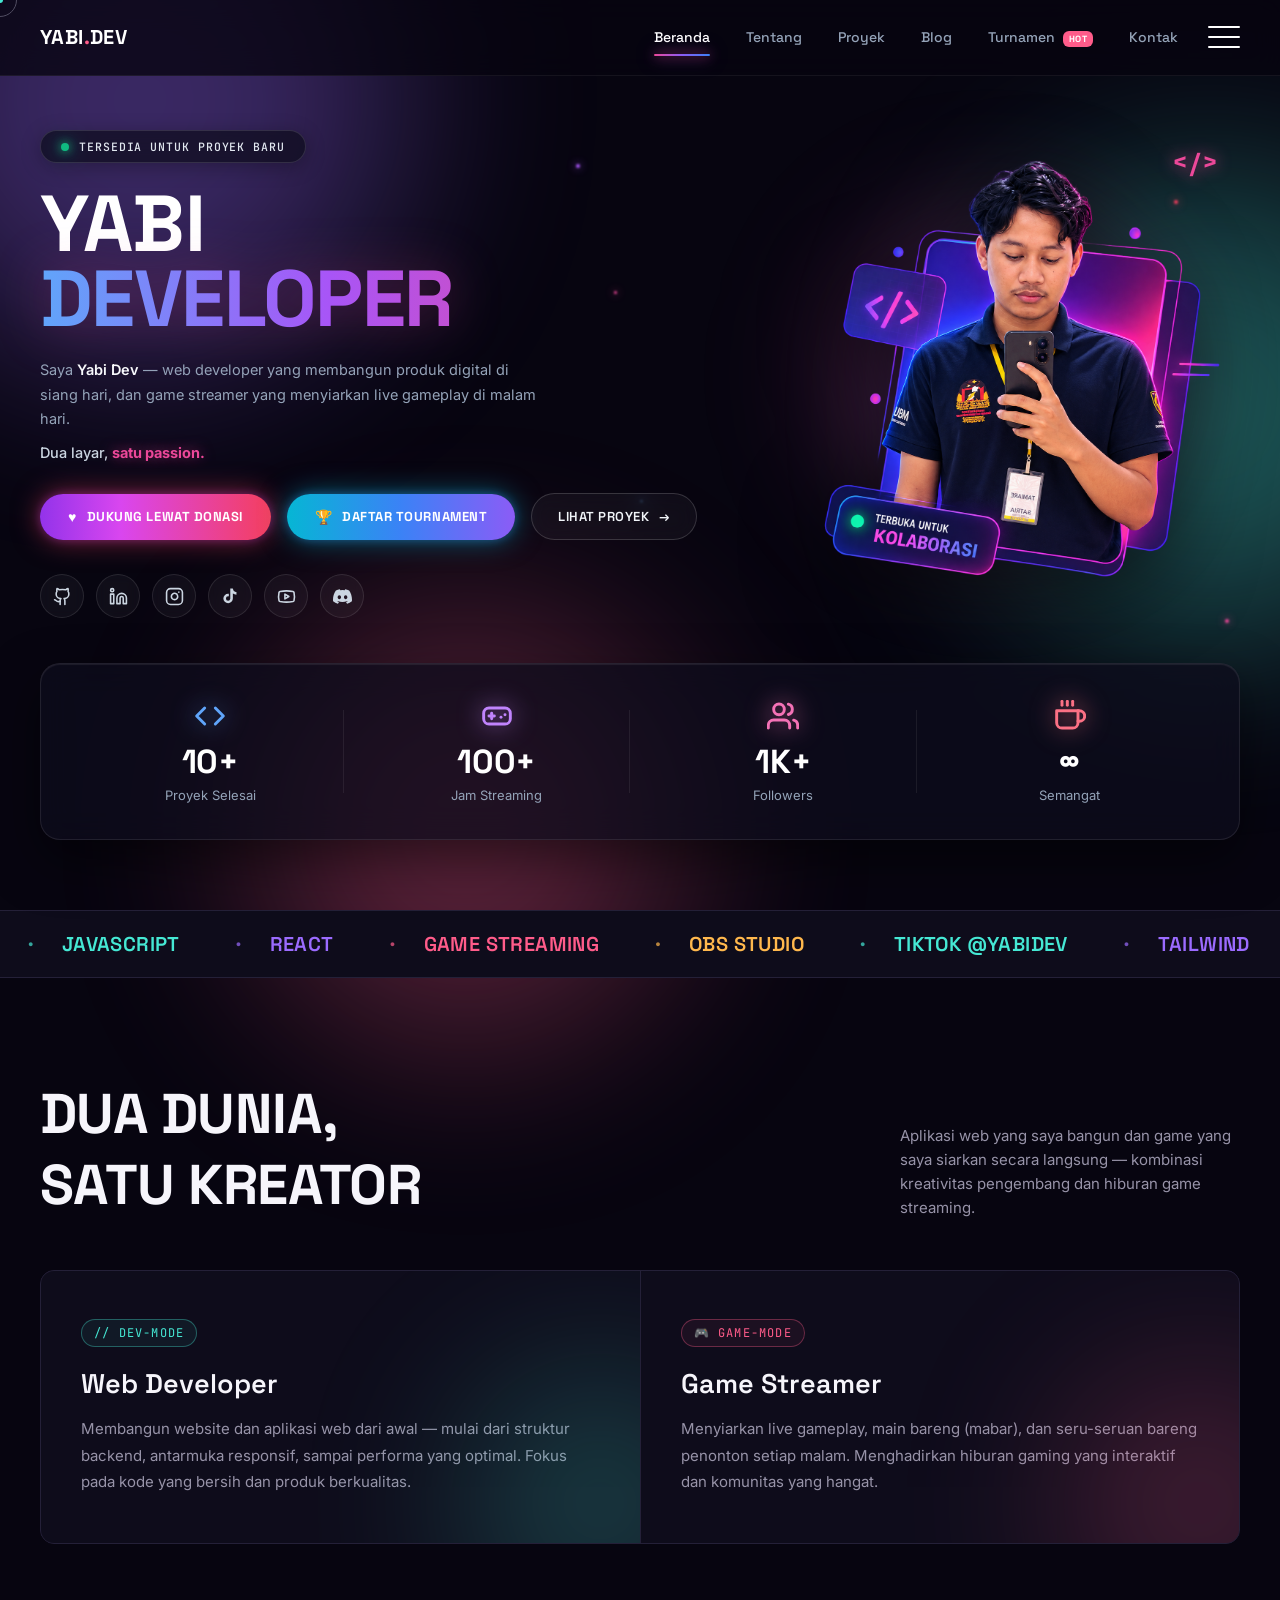
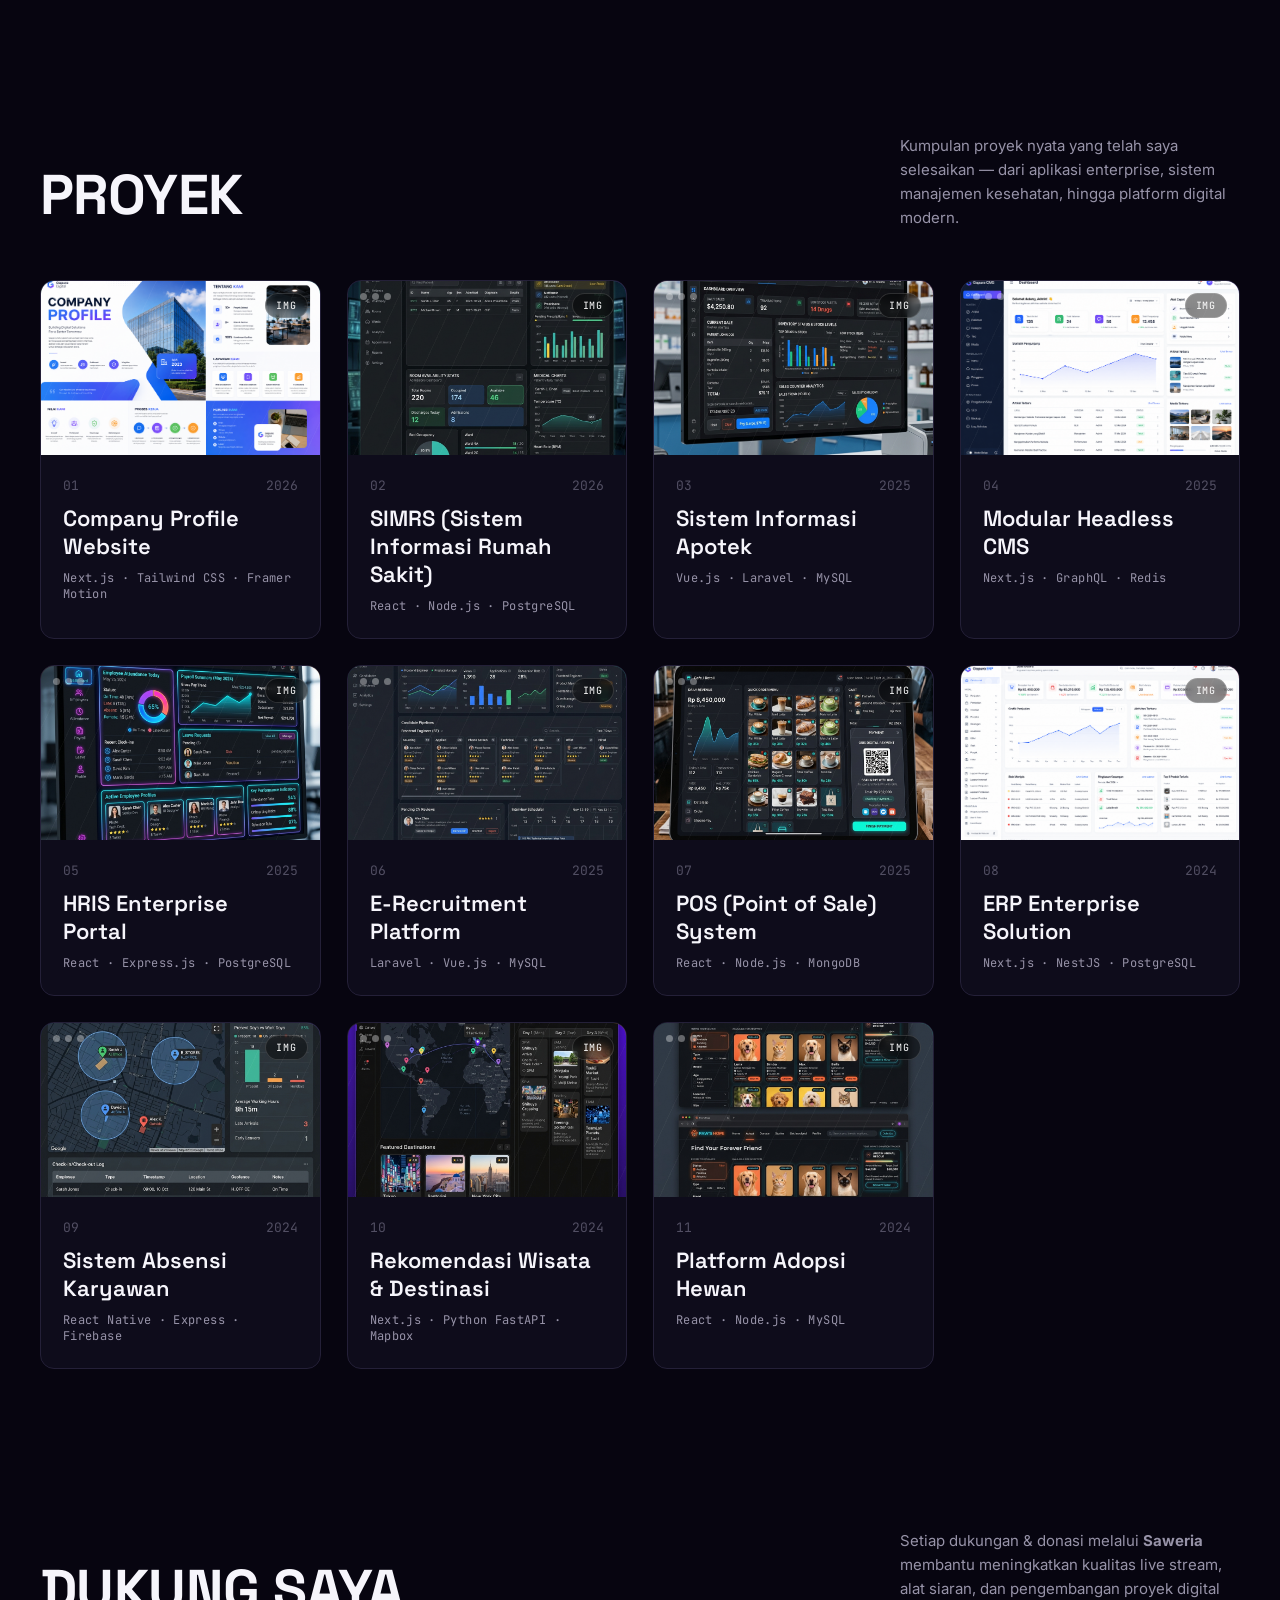
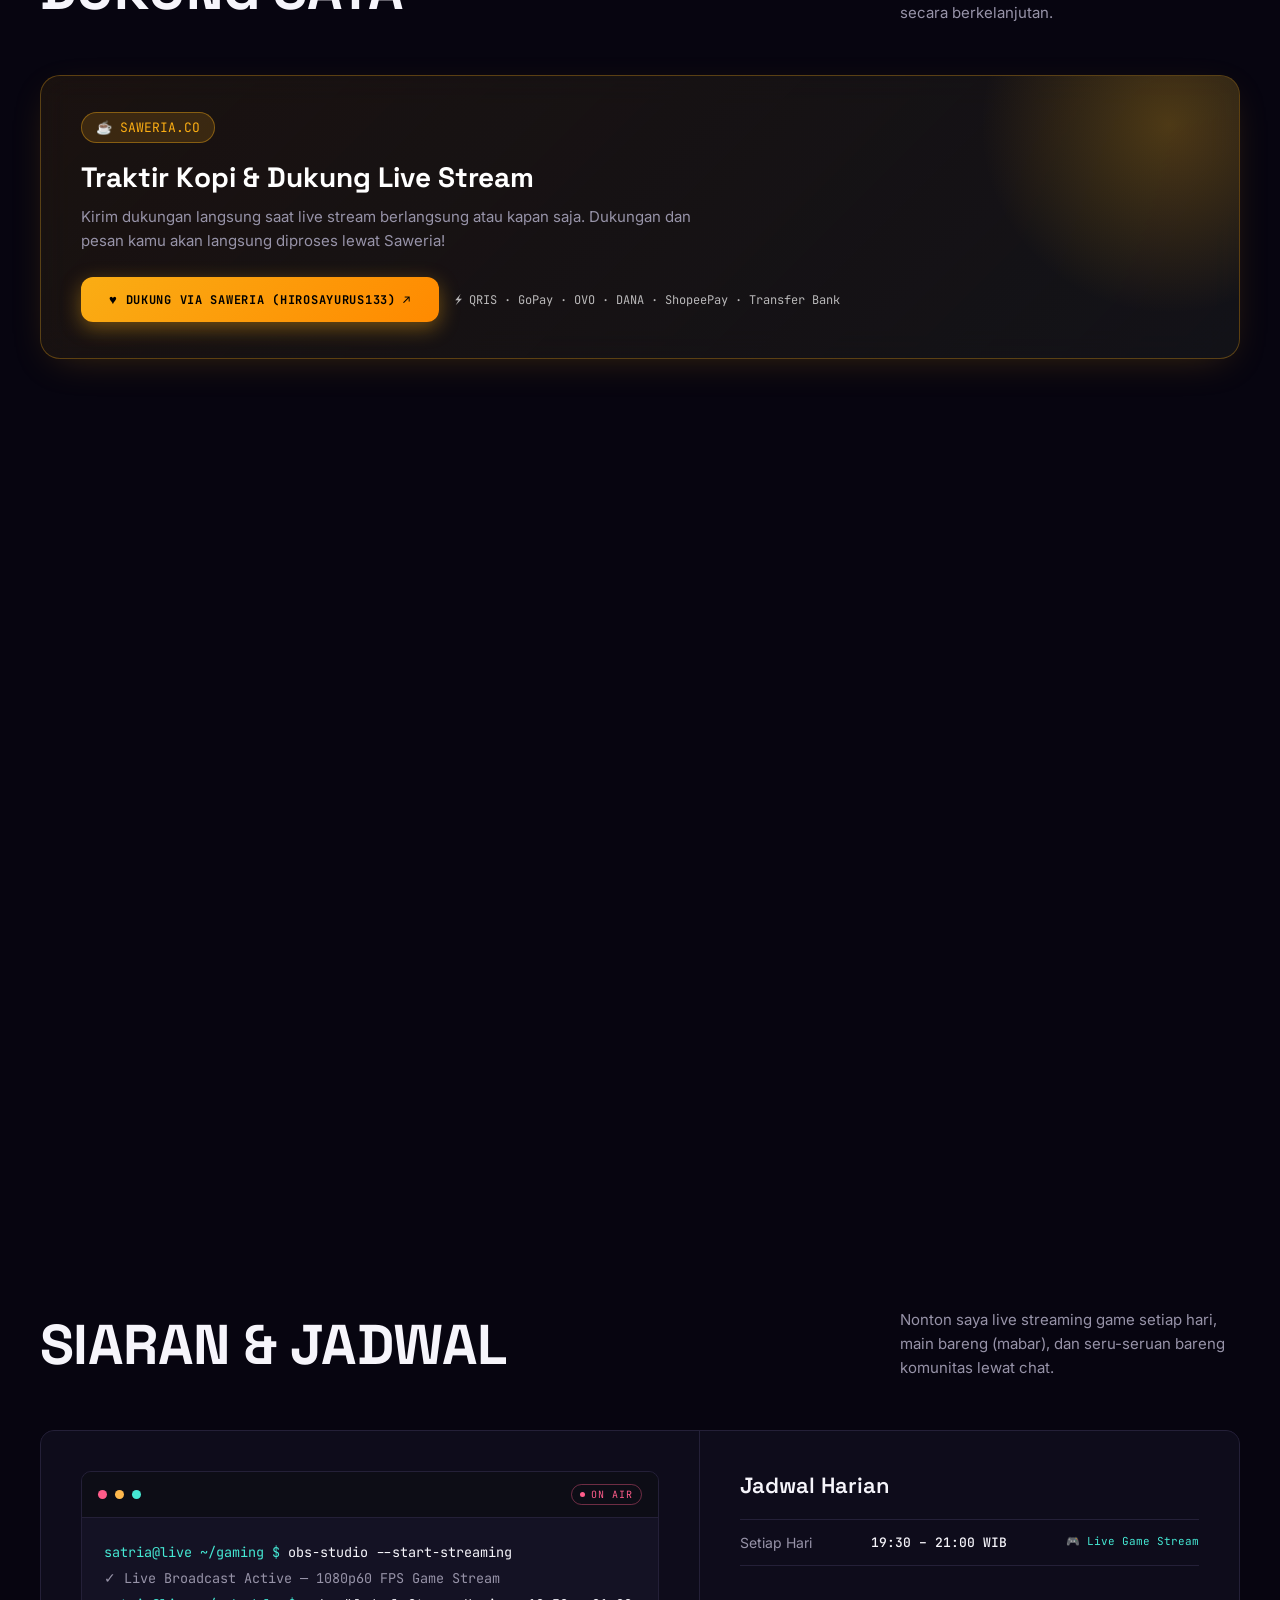
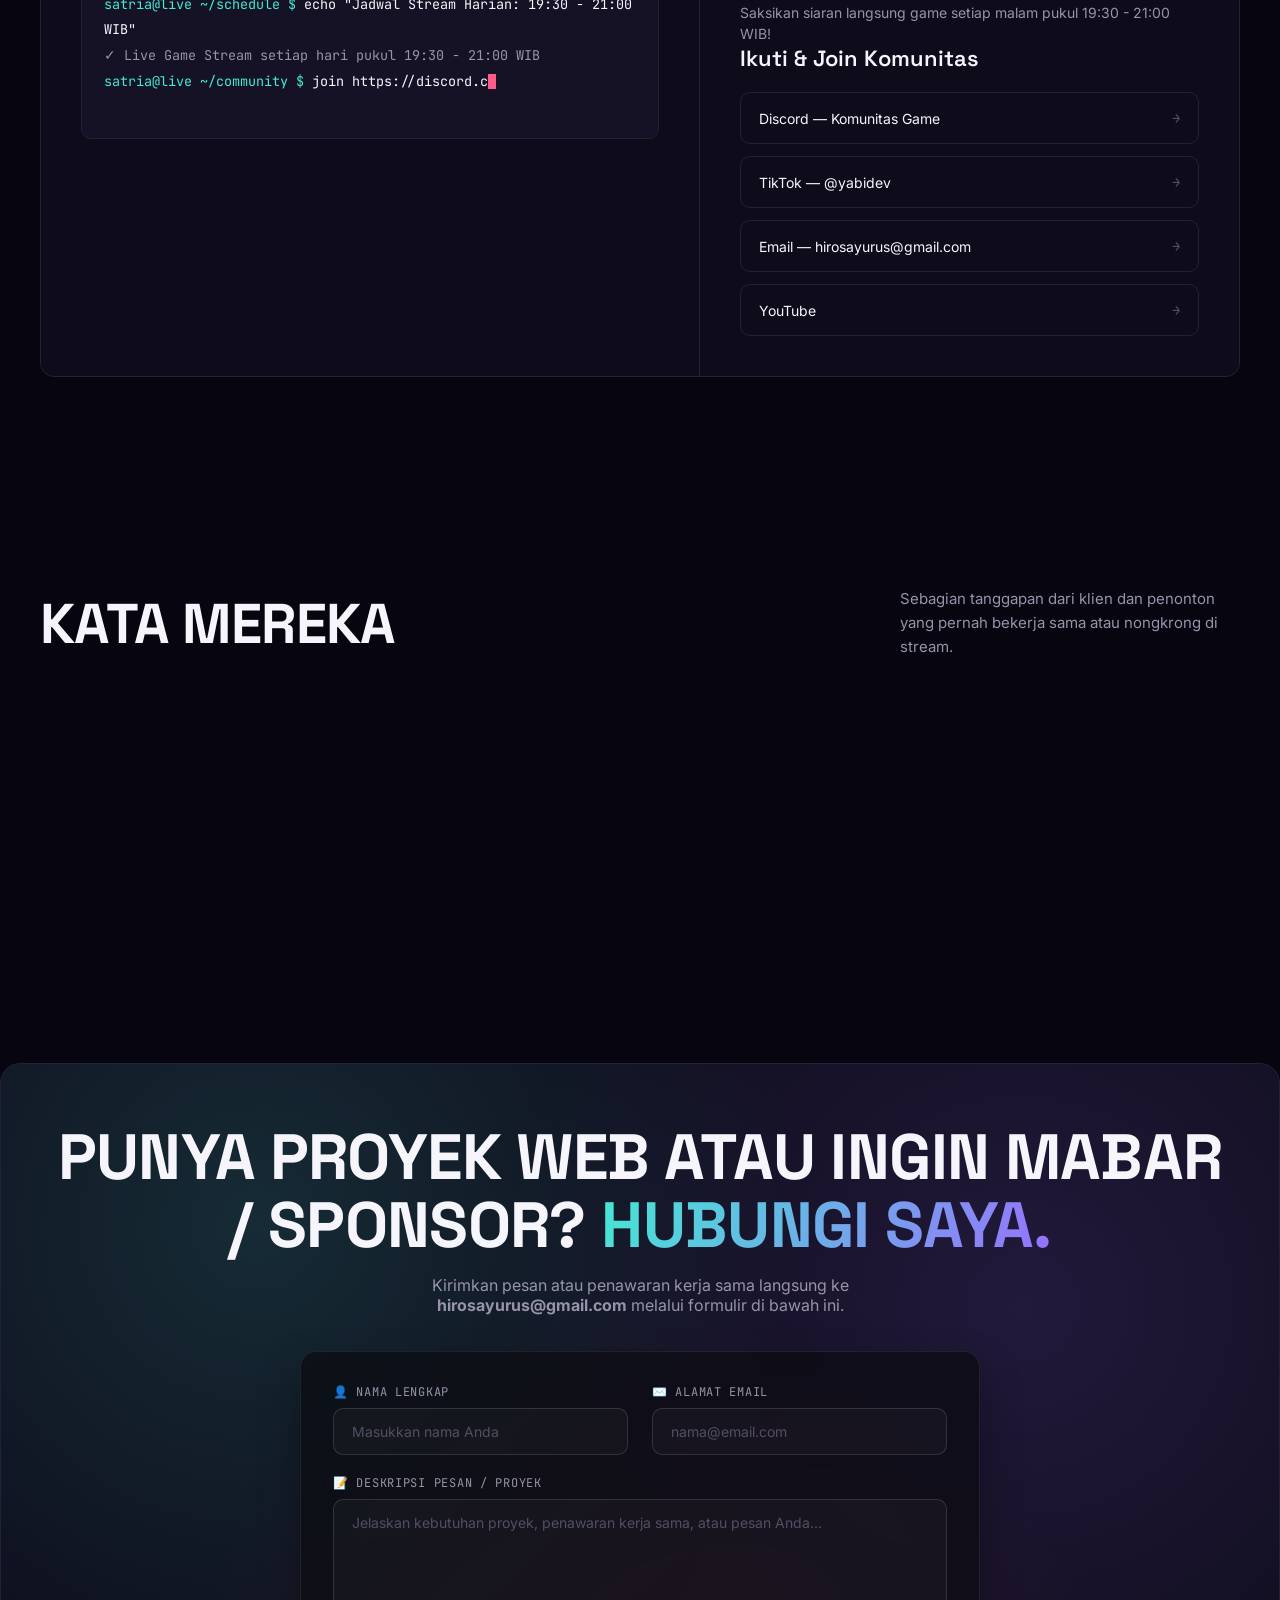
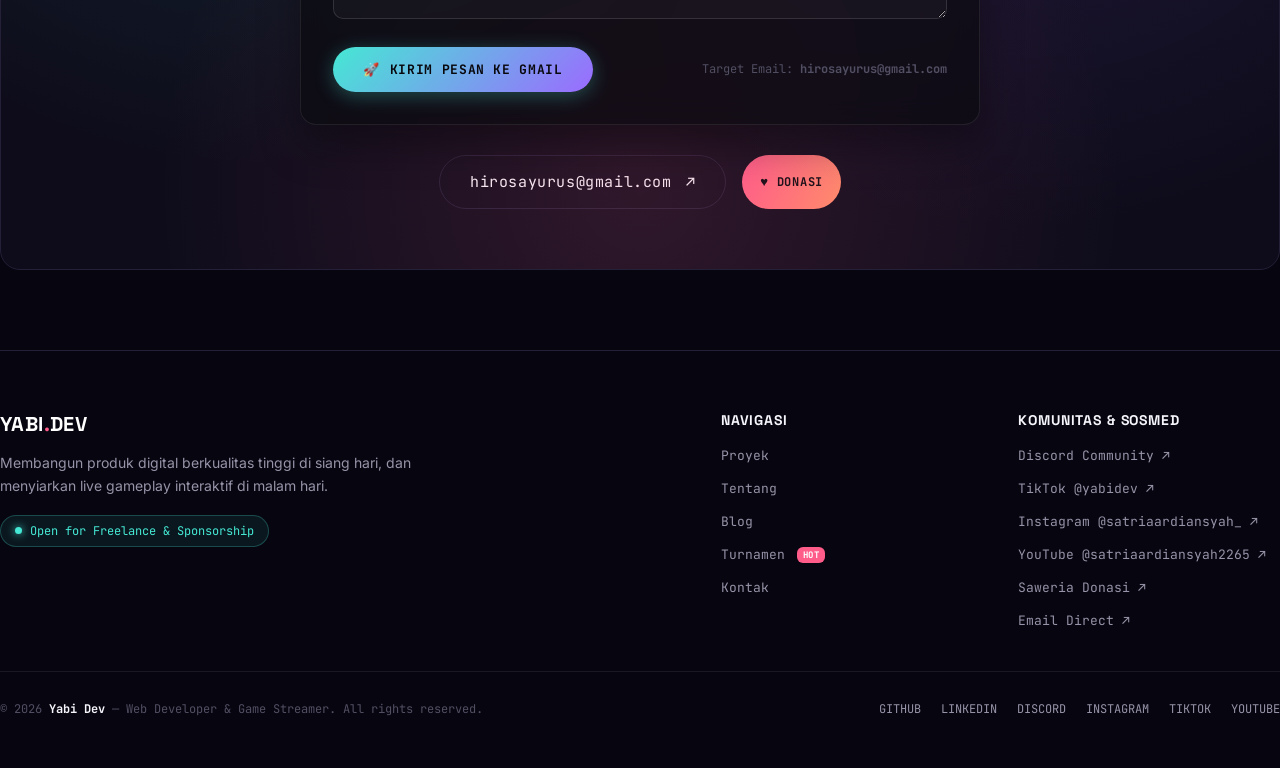
==== commit 929dcee4: "feat: implement responsive navigation, hero section, and custom UI components via new sections.css s" ====
--- a/index.html
+++ b/index.html
@@ -109,6 +109,9 @@
           <div class="hero-cta-buttons">
             <a href="https://saweria.co/hirosayurus133" target="_blank" rel="noopener" class="btn-donate-neon">
               <span class="heart-icon">♥</span> DUKUNG LEWAT DONASI
+            </a>
+            <a href="turnamen.html" class="btn-tournament-neon">
+              <span class="trophy-icon">🏆</span> DAFTAR TOURNAMENT
             </a>
             <a href="#work" class="btn-project-ghost">
               LIHAT PROYEK <span class="arrow-icon">→</span>
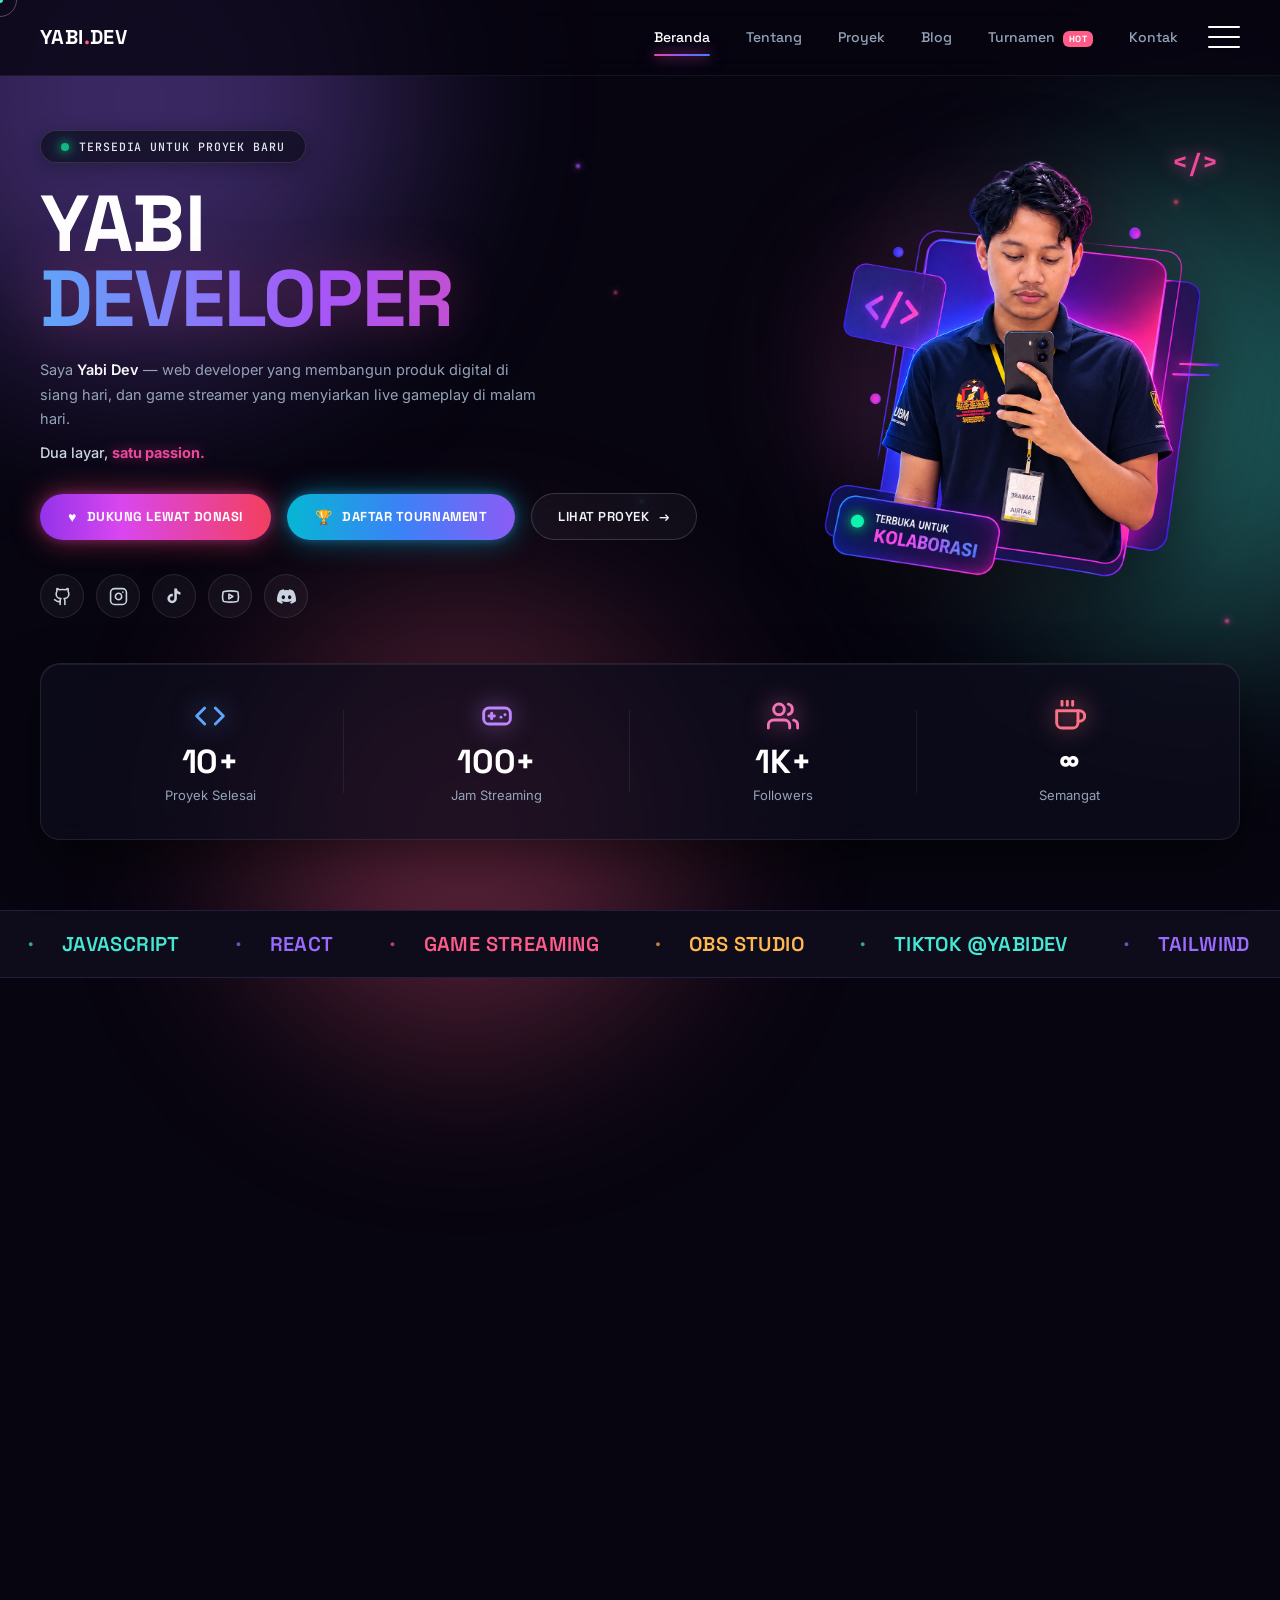
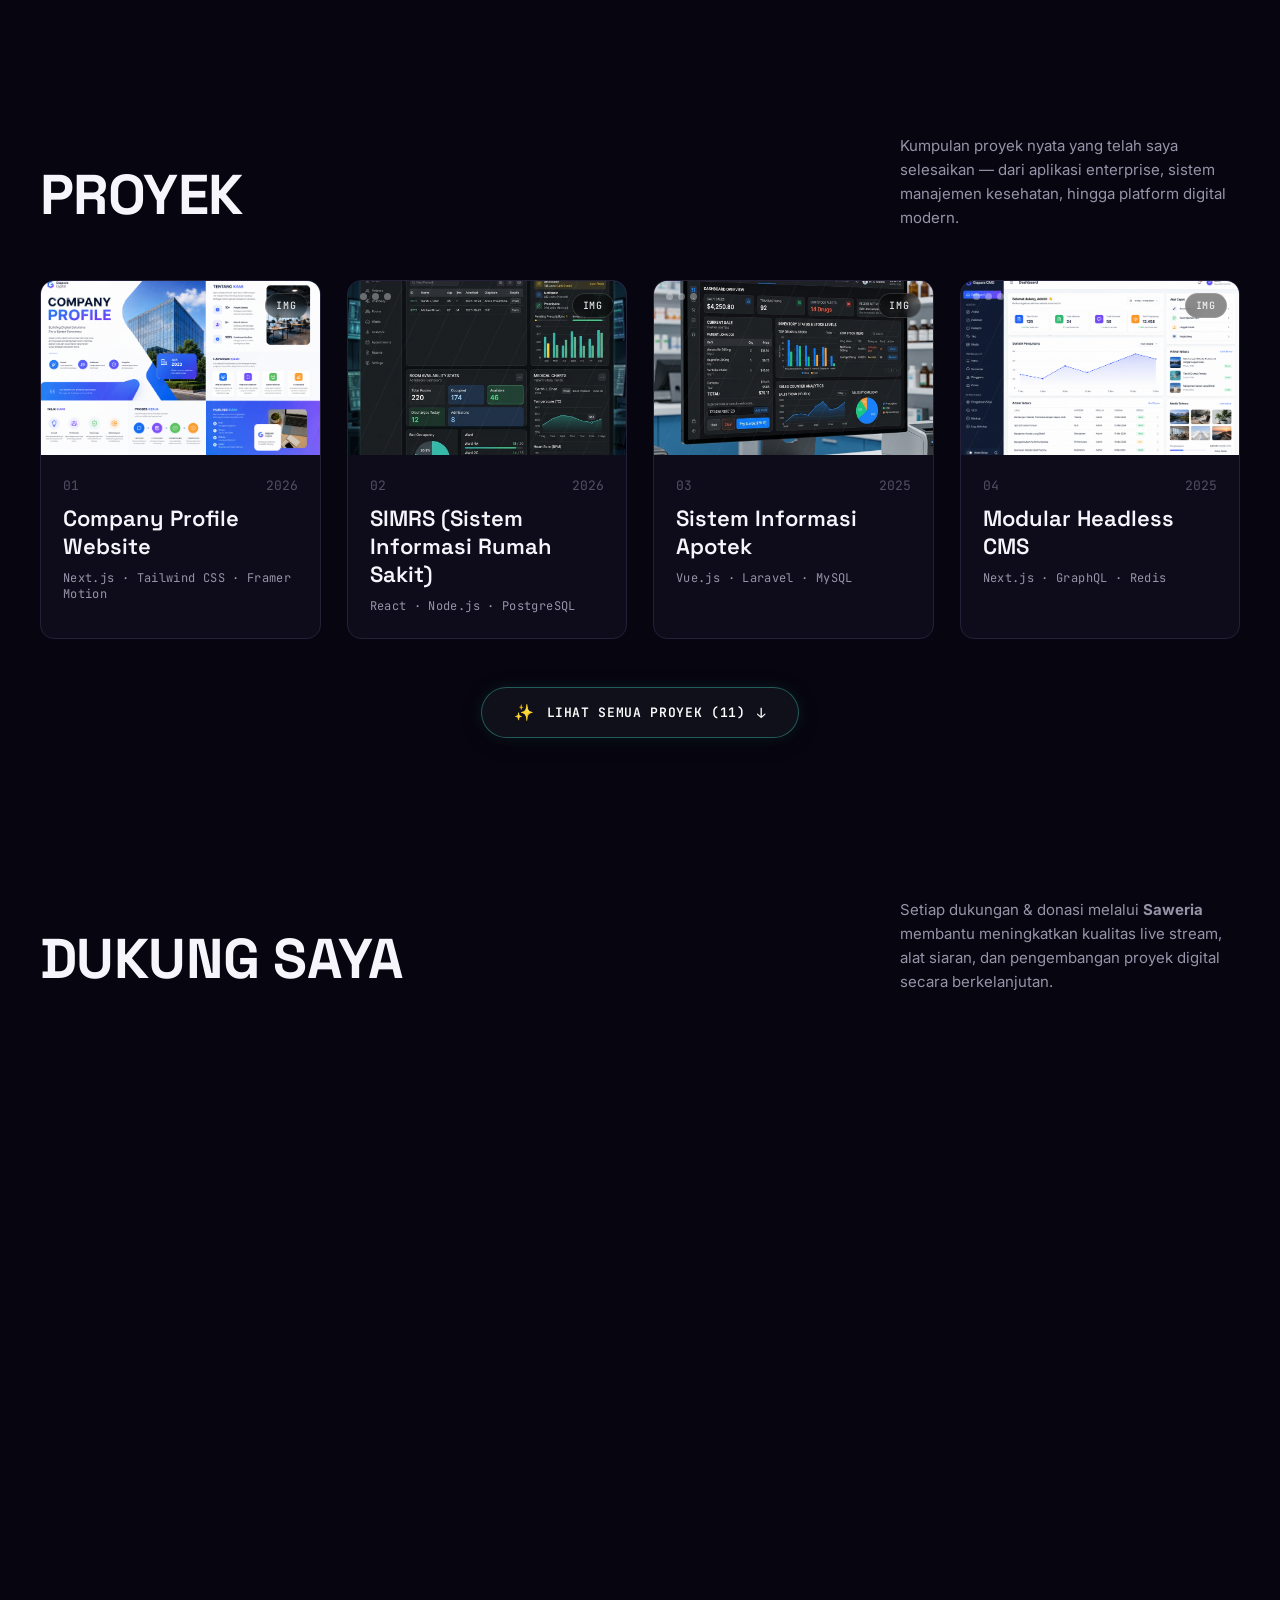
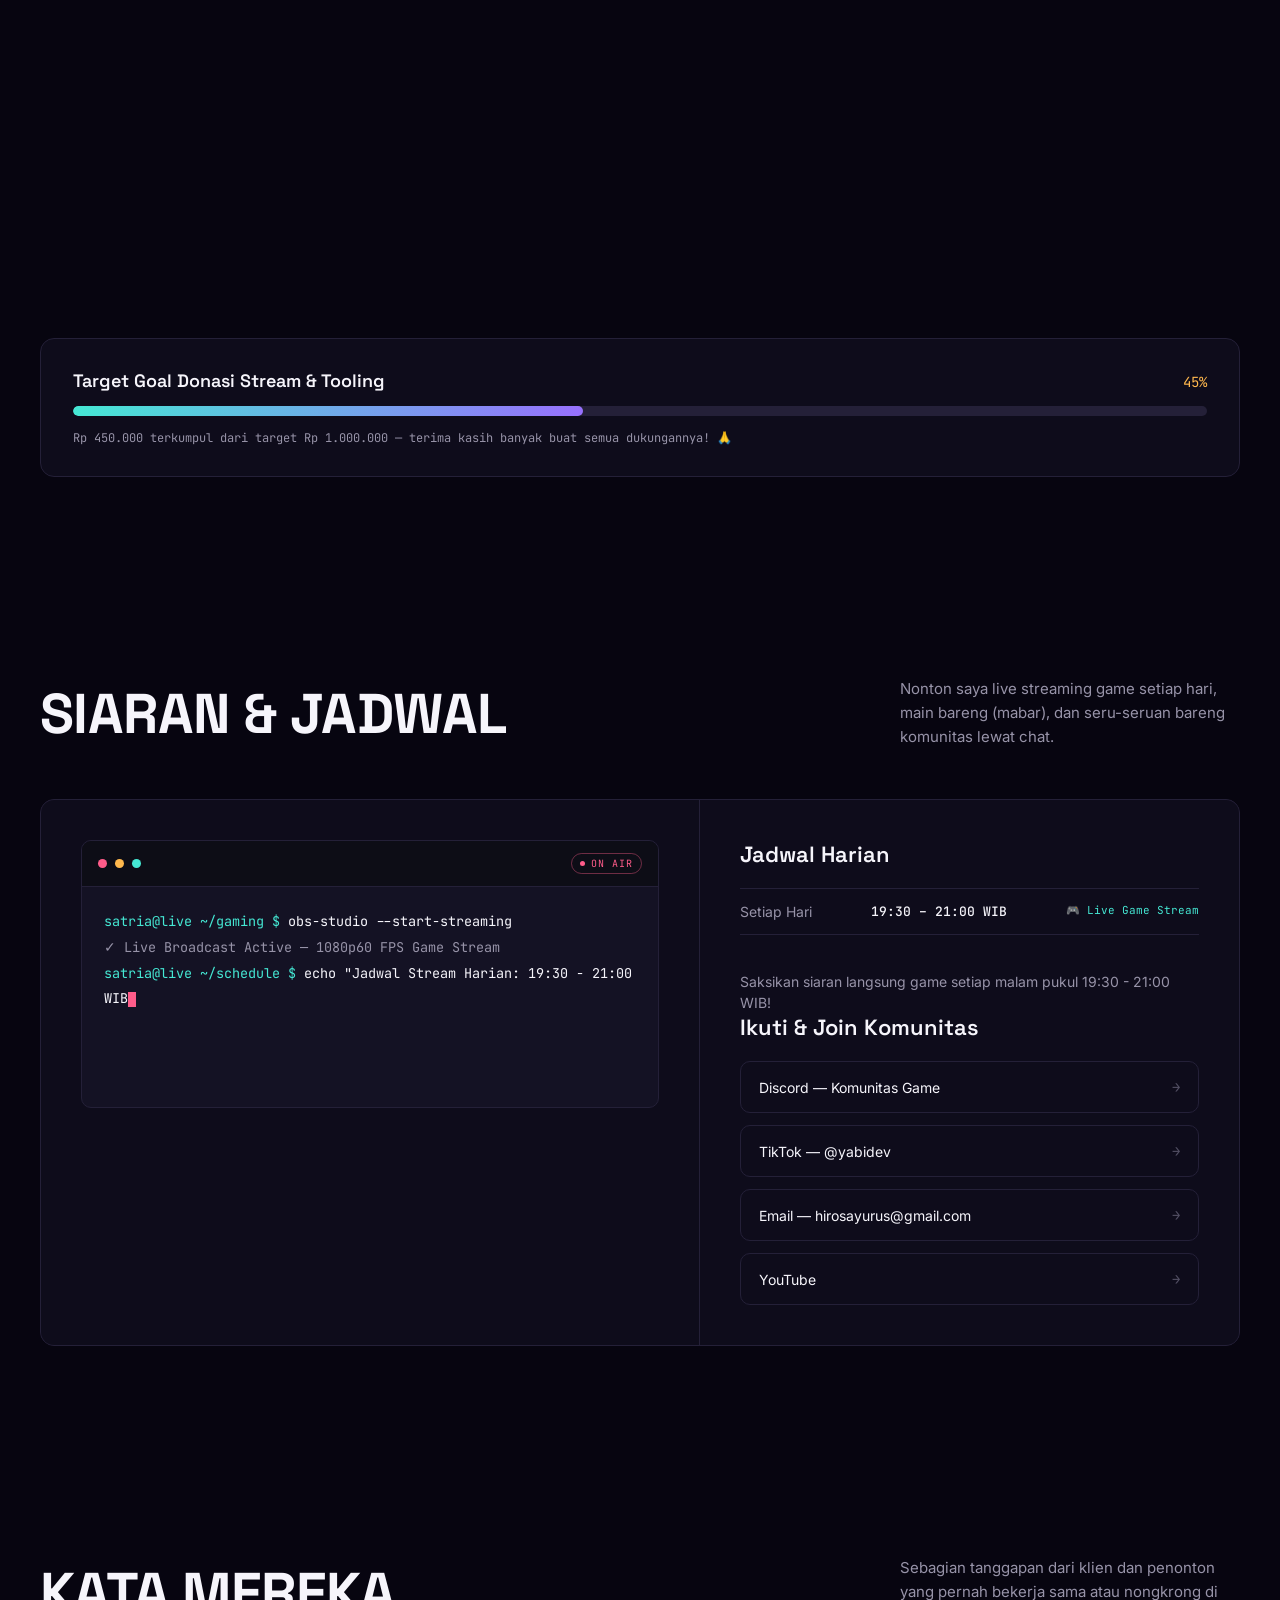
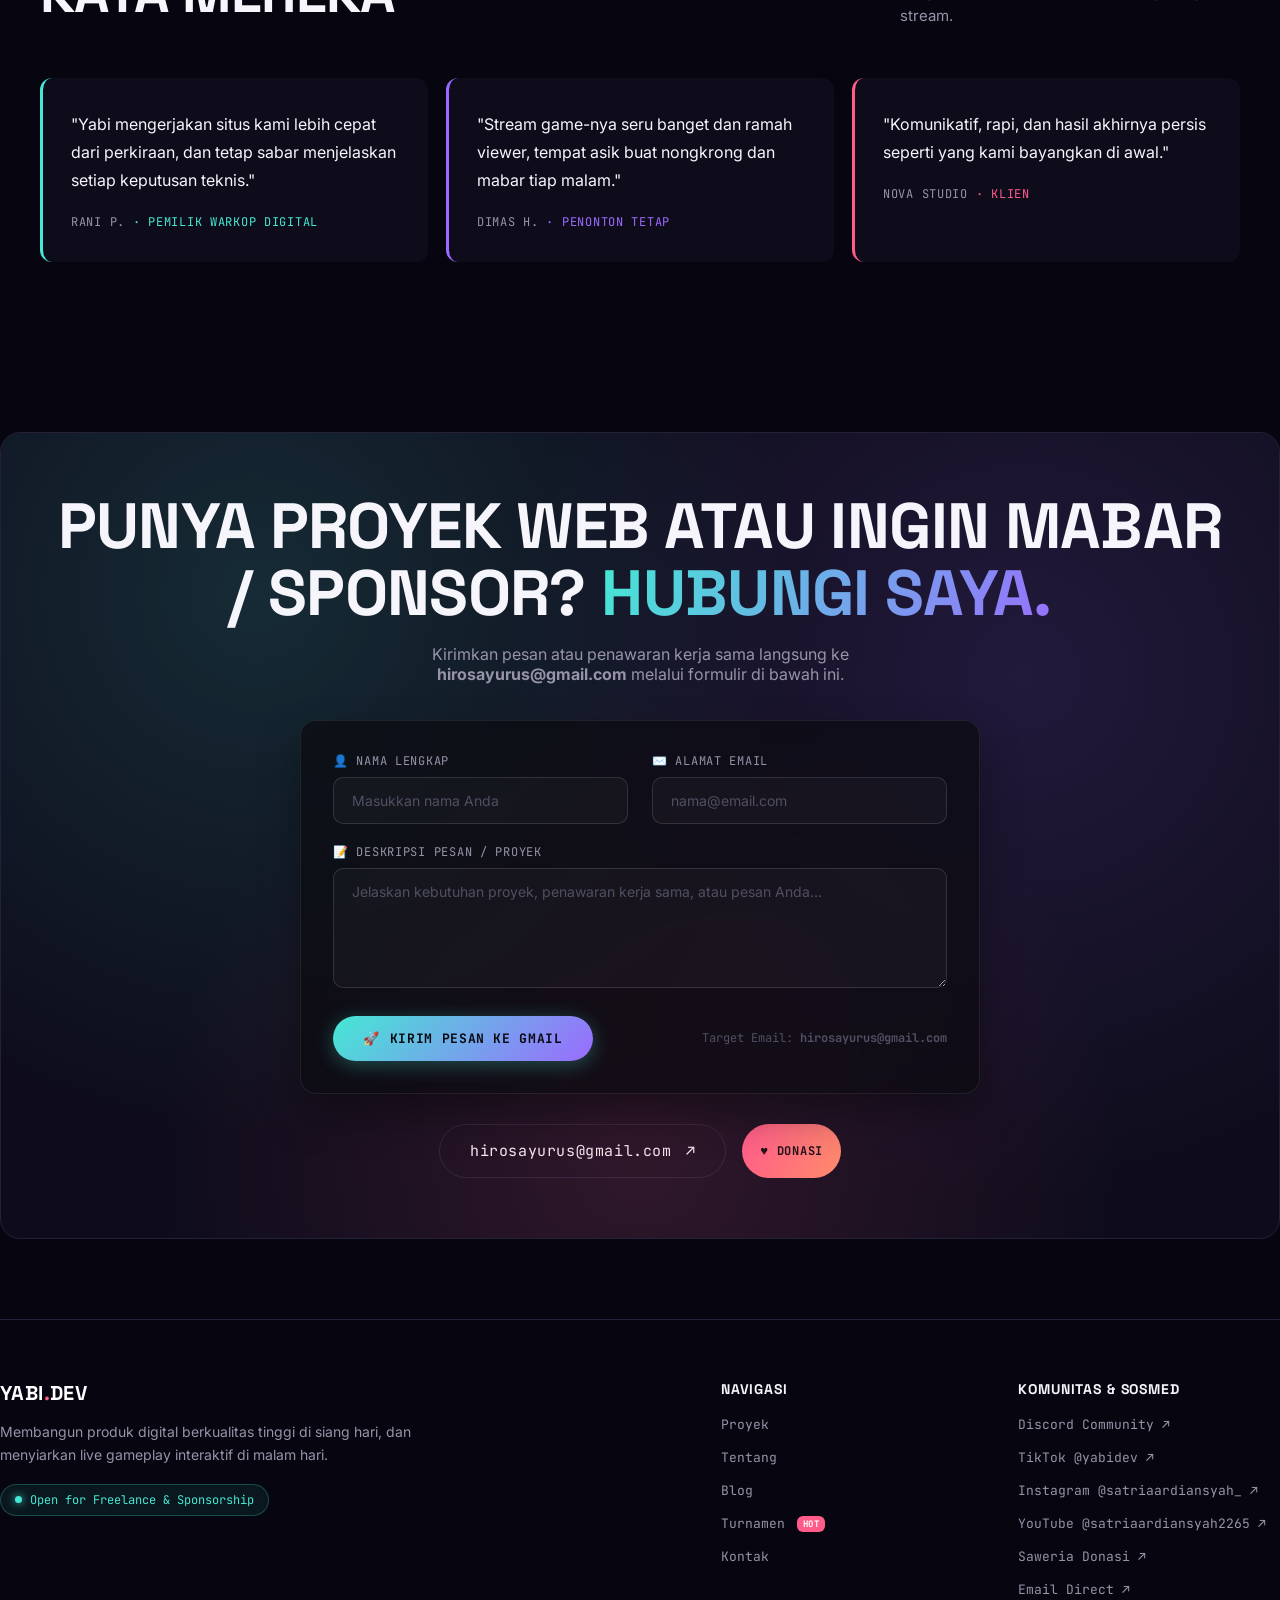
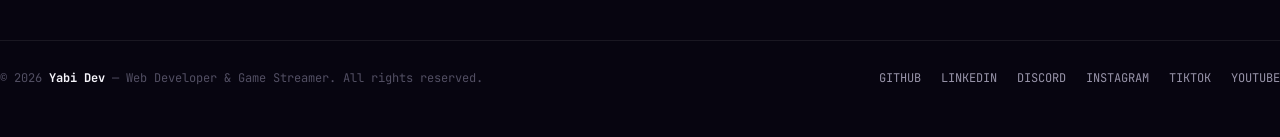
==== commit ce92c788: "feat: add project show more toggle and implement tournament slot limitation with registration status" ====
--- a/index.html
+++ b/index.html
@@ -123,9 +123,9 @@
             <a href="https://github.com/satriaardiansyah" target="_blank" rel="noopener" aria-label="GitHub" class="hero-social-btn">
               <svg width="19" height="19" viewBox="0 0 24 24" fill="none" stroke="currentColor" stroke-width="2" stroke-linecap="round" stroke-linejoin="round"><path d="M15 22v-4a4.8 4.8 0 0 0-1-3.5c3 0 6-2 6-5.5.08-1.25-.27-2.48-1-3.5.28-1.15.28-2.35 0-3.5 0 0-1 0-3 1.5-2.64-.5-5.36-.5-8 0C6 2 5 2 5 2c-.3 1.15-.3 2.35 0 3.5A5.403 5.403 0 0 0 4 9c0 3.5 3 5.5 6 5.5-.39.49-.68 1.05-.85 1.65-.17.6-.22 1.23-.15 1.85v4"></path><path d="M9 18c-4.51 2-5-2-7-2"></path></svg>
             </a>
-            <a href="https://www.linkedin.com/in/satria-ardiansyah/" target="_blank" rel="noopener" aria-label="LinkedIn" class="hero-social-btn">
+            <!-- <a href="https://www.linkedin.com/in/satria-ardiansyah/" target="_blank" rel="noopener" aria-label="LinkedIn" class="hero-social-btn">
               <svg width="19" height="19" viewBox="0 0 24 24" fill="none" stroke="currentColor" stroke-width="2" stroke-linecap="round" stroke-linejoin="round"><path d="M16 8a6 6 0 0 1 6 6v7h-4v-7a2 2 0 0 0-2-2 2 2 0 0 0-2 2v7h-4v-7a6 6 0 0 1 6-6z"></path><rect x="2" y="9" width="4" height="12"></rect><circle cx="4" cy="4" r="2"></circle></svg>
-            </a>
+            </a> -->
             <a href="https://www.instagram.com/satriaardiansyah_/" target="_blank" rel="noopener" aria-label="Instagram" class="hero-social-btn">
               <svg width="19" height="19" viewBox="0 0 24 24" fill="none" stroke="currentColor" stroke-width="2" stroke-linecap="round" stroke-linejoin="round"><rect x="2" y="2" width="20" height="20" rx="5" ry="5"></rect><path d="M16 11.37A4 4 0 1 1 12.63 8 4 4 0 0 1 16 11.37z"></path><line x1="17.5" y1="6.5" x2="17.51" y2="6.5"></line></svg>
             </a>
@@ -253,7 +253,7 @@
           hingga platform digital modern.</p>
       </div>
 
-      <div class="work-grid reveal">
+      <div class="work-grid reveal" id="workGrid">
         <!-- PROYEK 01: Company Profile -->
         <a class="proj-card" href="#" data-title="Company Profile Website" data-type="IMG"
           data-preview="assets/company-profile-2.png" data-year="2026"
@@ -446,6 +446,15 @@
             <div class="proj-stack mono">React · Node.js · MySQL</div>
           </div>
         </a>
+      </div>
+
+      <!-- Show More Projects Button -->
+      <div class="work-more-wrap reveal">
+        <button type="button" id="btnToggleProjects" class="btn-more-projects" aria-expanded="false">
+          <span class="btn-more-icon">✨</span>
+          <span class="btn-more-text">Lihat Semua Proyek (11)</span>
+          <span class="btn-more-arrow">↓</span>
+        </button>
       </div>
     </section>
 
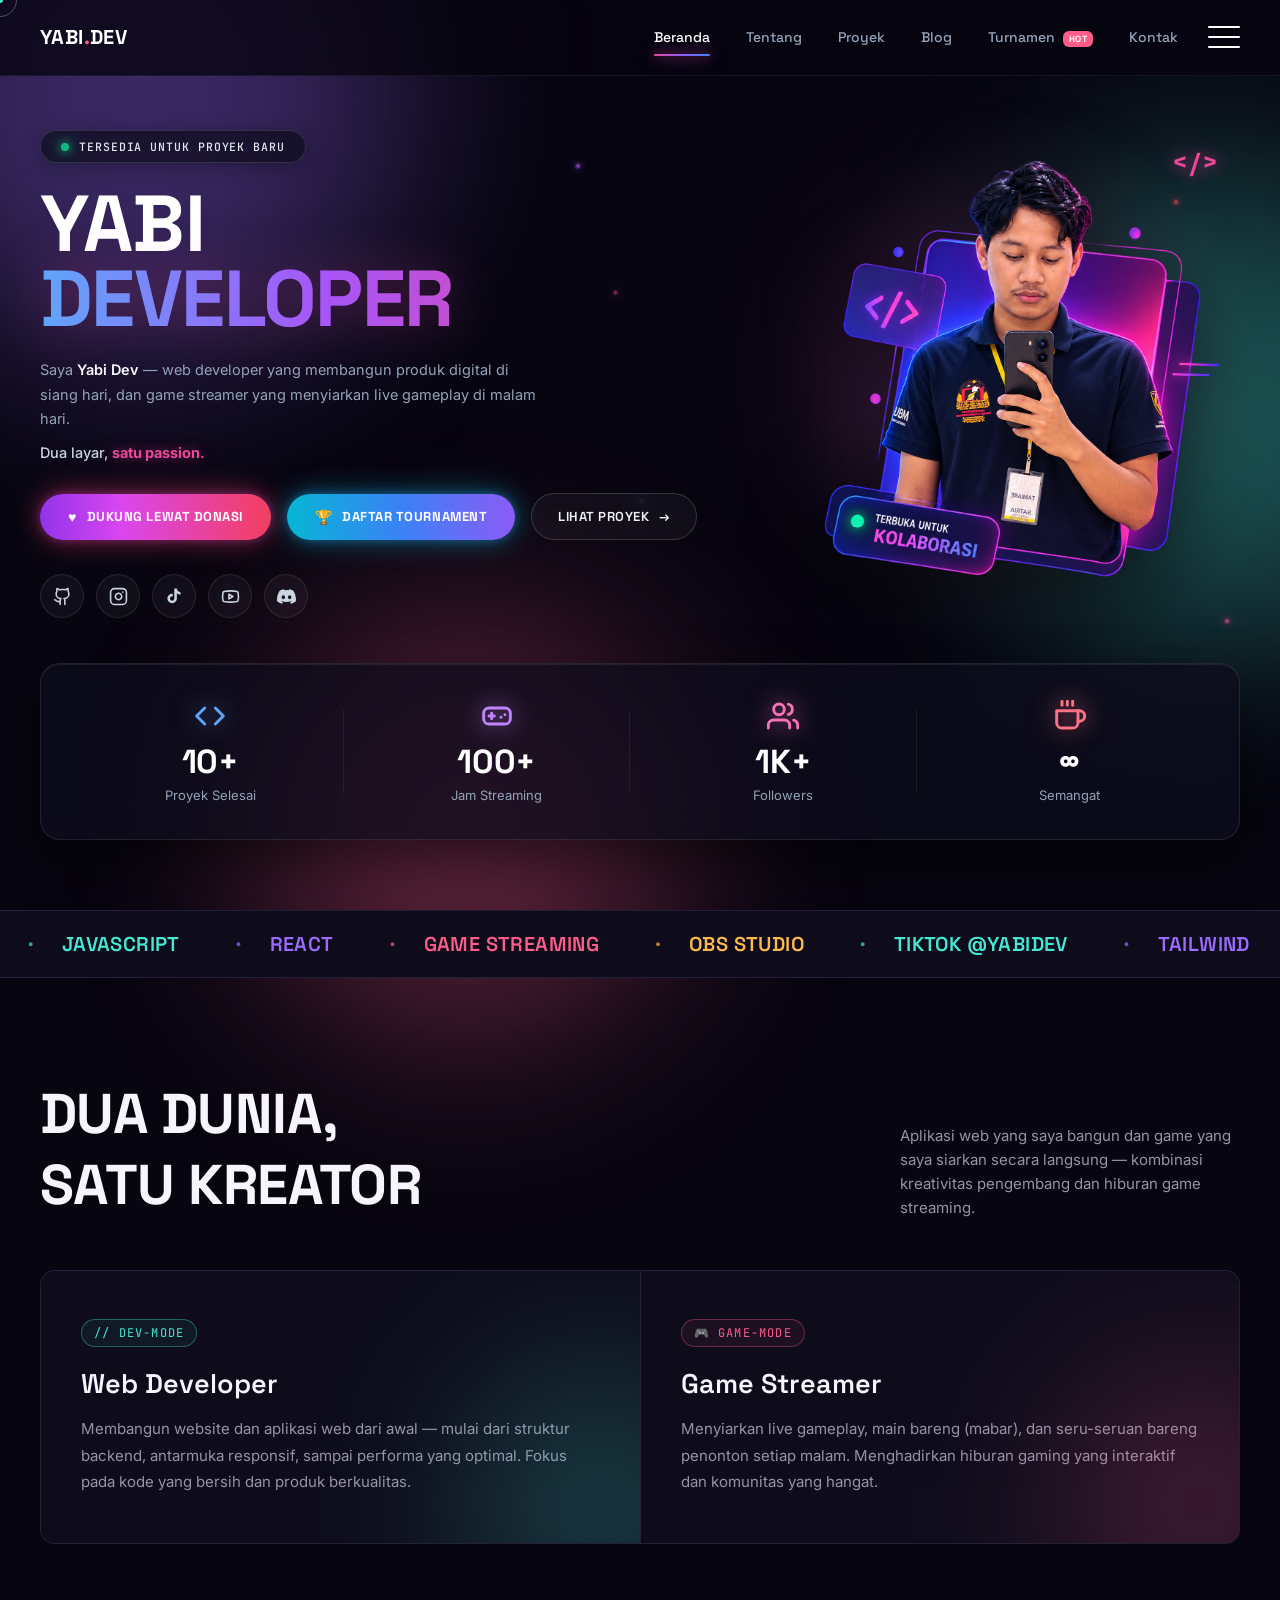
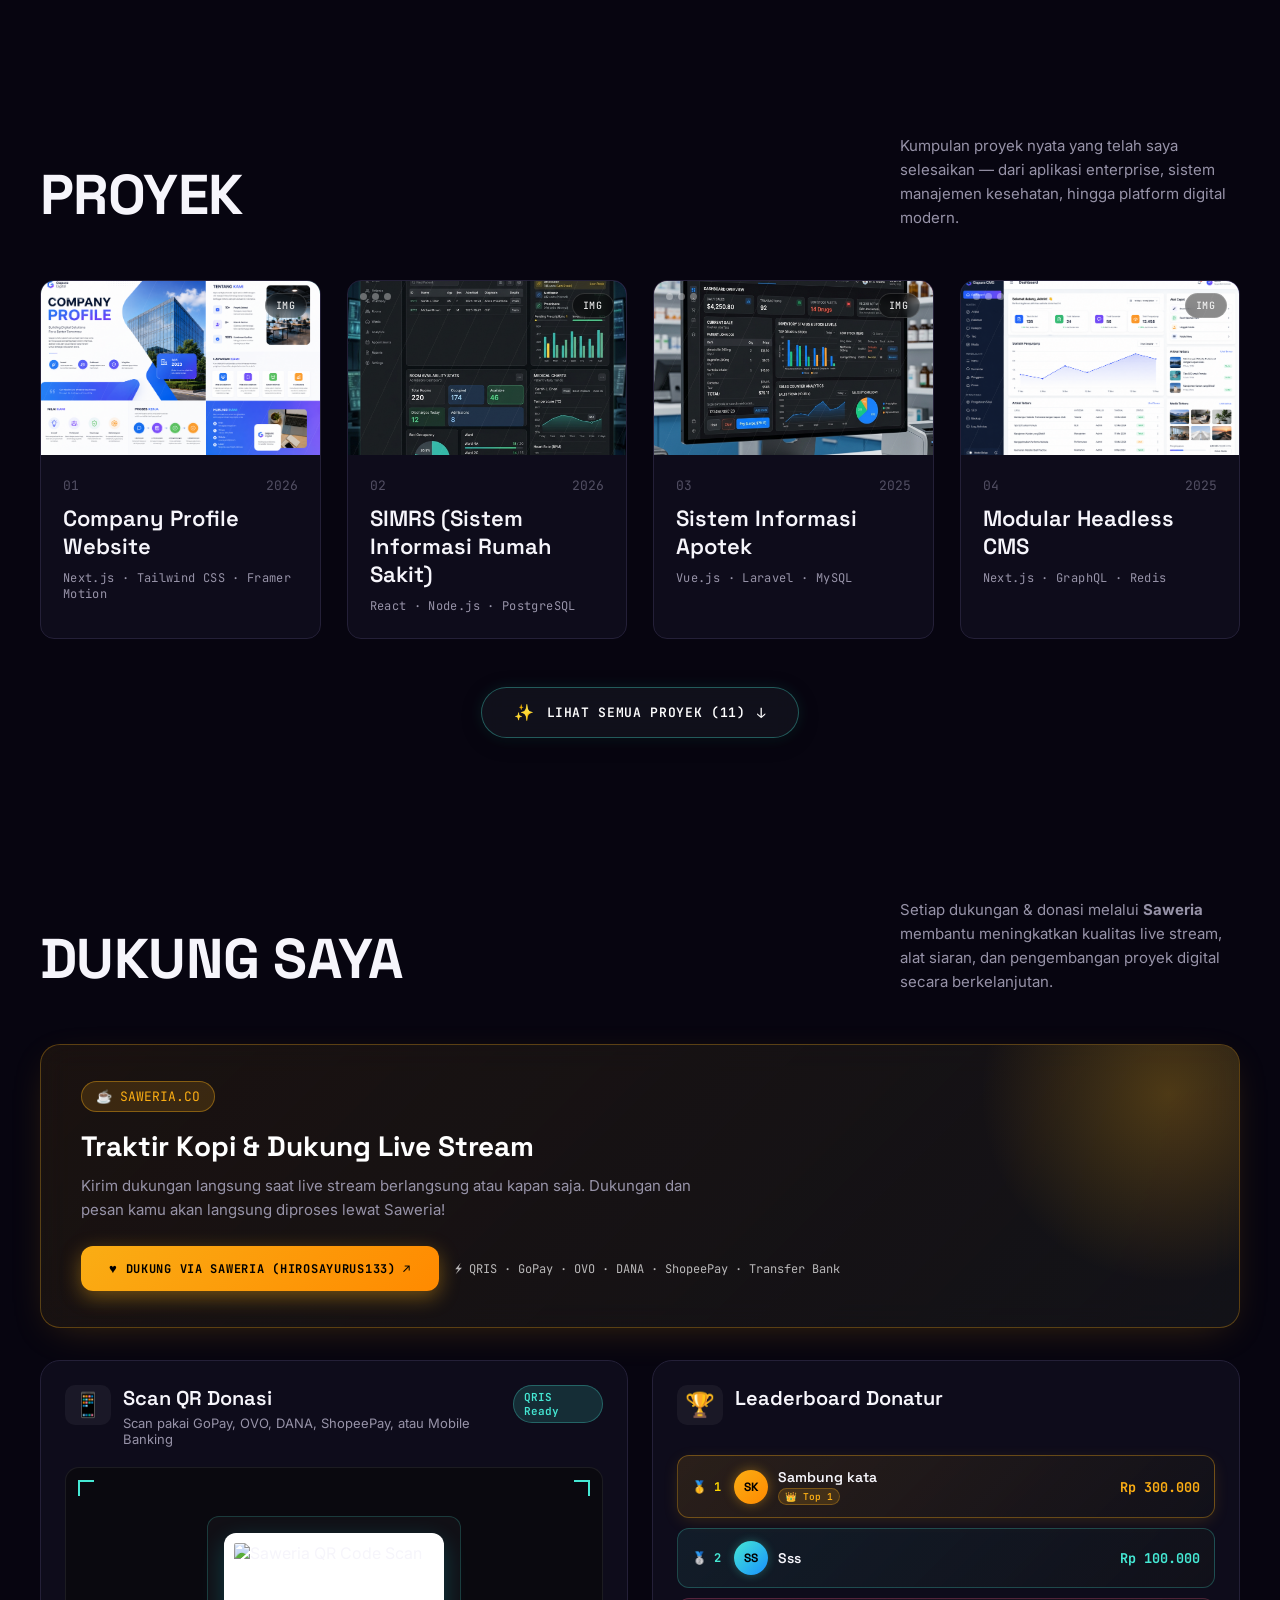
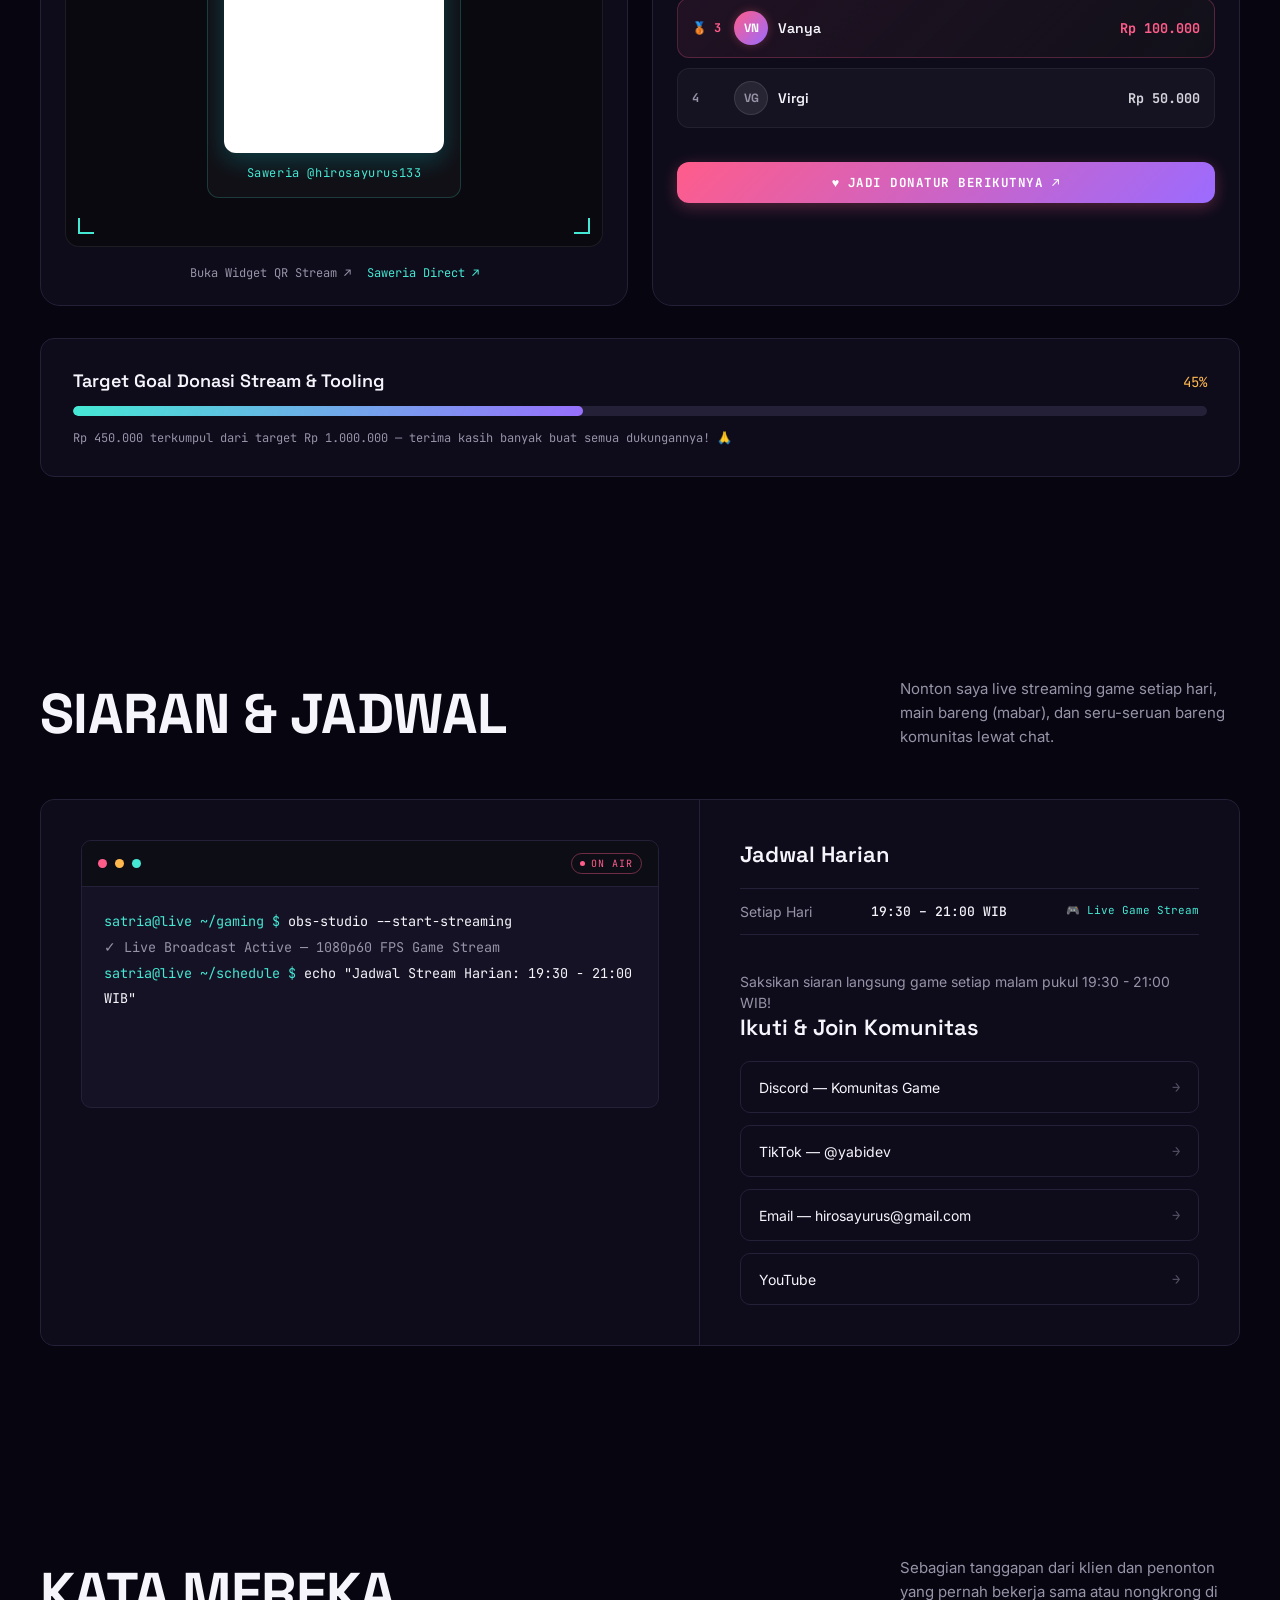
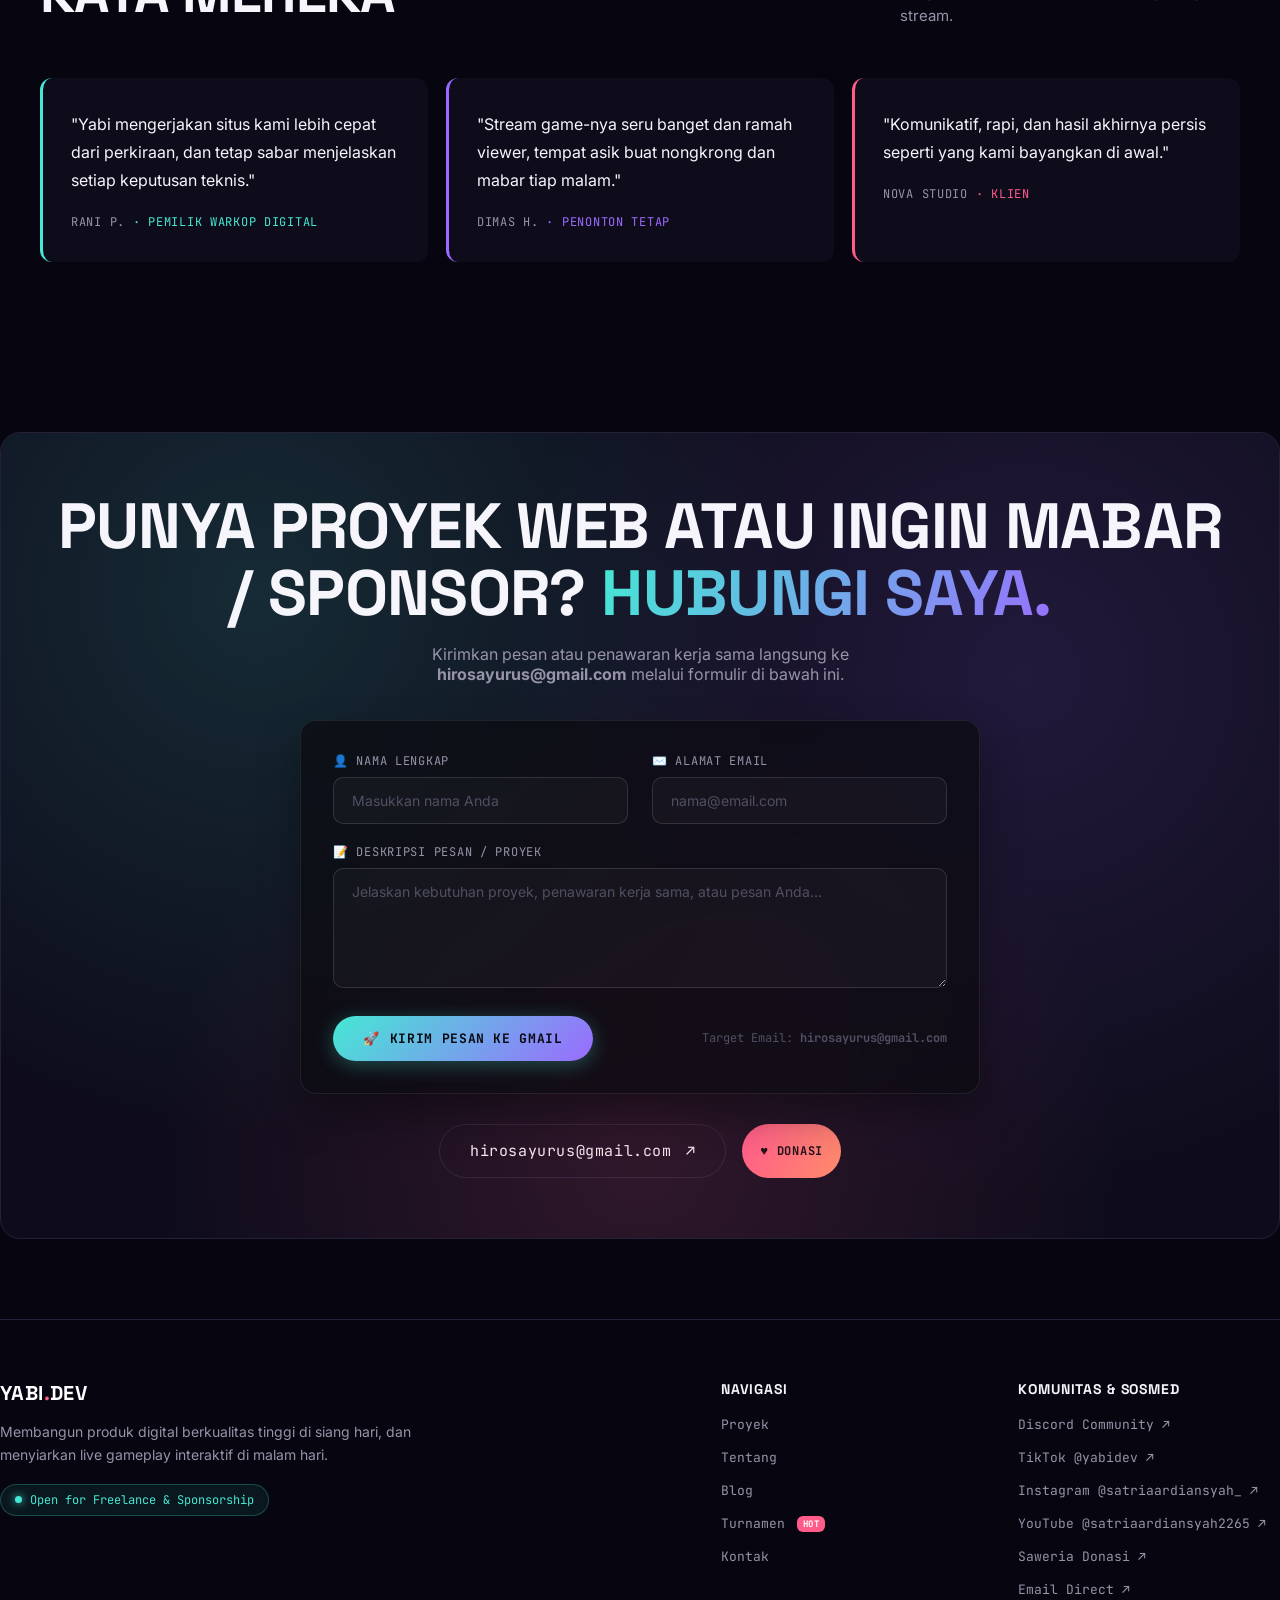
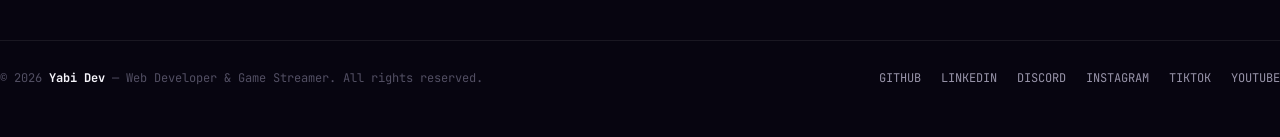
==== commit edf418a3: "feat: implement interactive tournament bracket system with Supabase integration and match management" ====
--- a/index.html
+++ b/index.html
@@ -37,6 +37,7 @@
         <a href="#work">Proyek</a>
         <a href="#stream">Blog</a>
         <a href="turnamen.html">Turnamen <span class="nav-tag">HOT</span></a>
+        <!-- <a href="bracket.html">Bracket <span class="nav-tag" style="background:rgba(255,184,77,0.2);color:var(--amber);">LIVE</span></a> -->
         <a href="#contact">Kontak</a>
       </nav>
       <button class="burger" id="burger" aria-label="Buka menu">
@@ -53,7 +54,8 @@
       <a href="#work">Proyek <span class="mono" style="font-size:14px;opacity:.6;">02</span></a>
       <a href="#about">Tentang <span class="mono" style="font-size:14px;opacity:.6;">03</span></a>
       <a href="#stream">Blog <span class="mono" style="font-size:14px;opacity:.6;">04</span></a>
-      <a href="turnamen.html" style="color:var(--cyan);">Turnamen 🏆 <span class="mono" style="font-size:14px;opacity:.8;">NEW</span></a>
+      <a href="turnamen.html" style="color:var(--cyan);">Turnamen 🏆 <span class="mono" style="font-size:14px;opacity:.8;">HOT</span></a>
+      <!-- <a href="bracket.html" style="color:var(--amber);">Bracket ⚡ <span class="mono" style="font-size:14px;opacity:.8;">LIVE</span></a> -->
       <a href="#contact">Kontak <span class="mono" style="font-size:14px;opacity:.6;">05</span></a>
     </nav>
     <div class="m-foot">
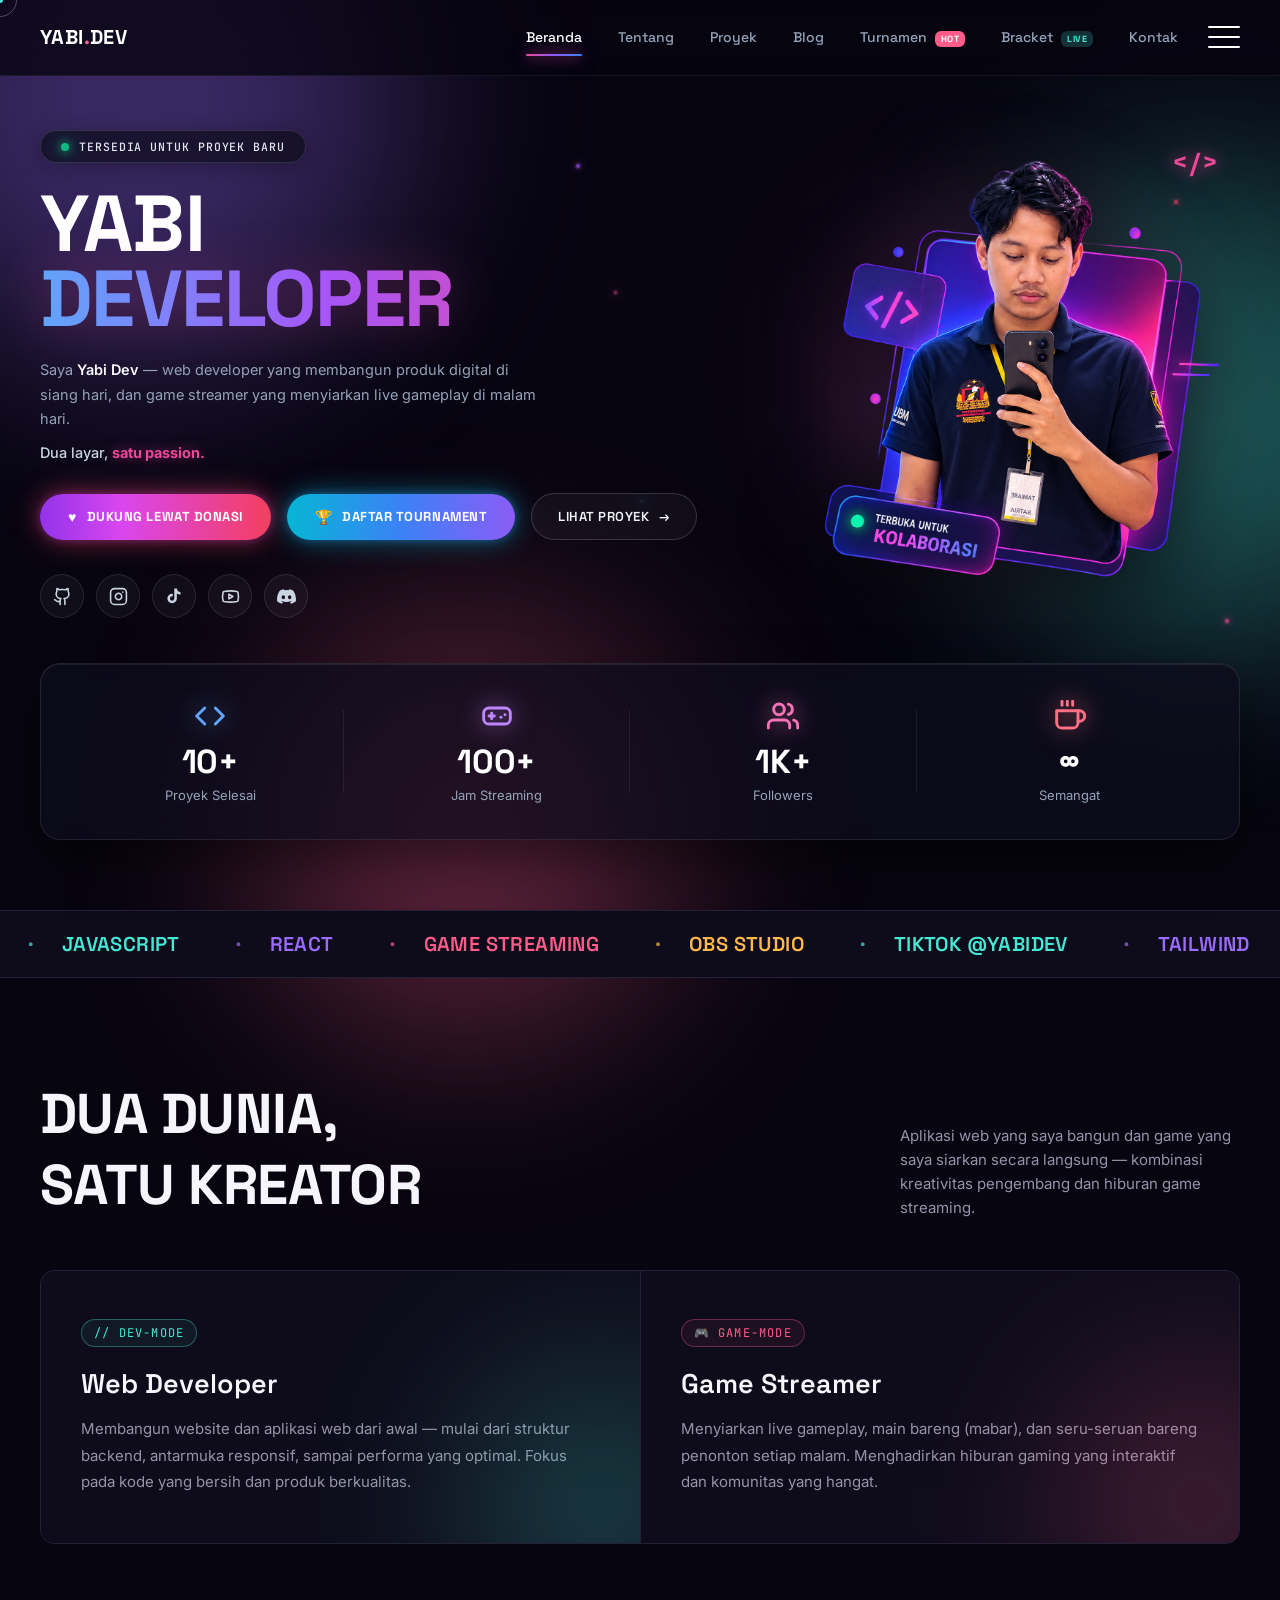
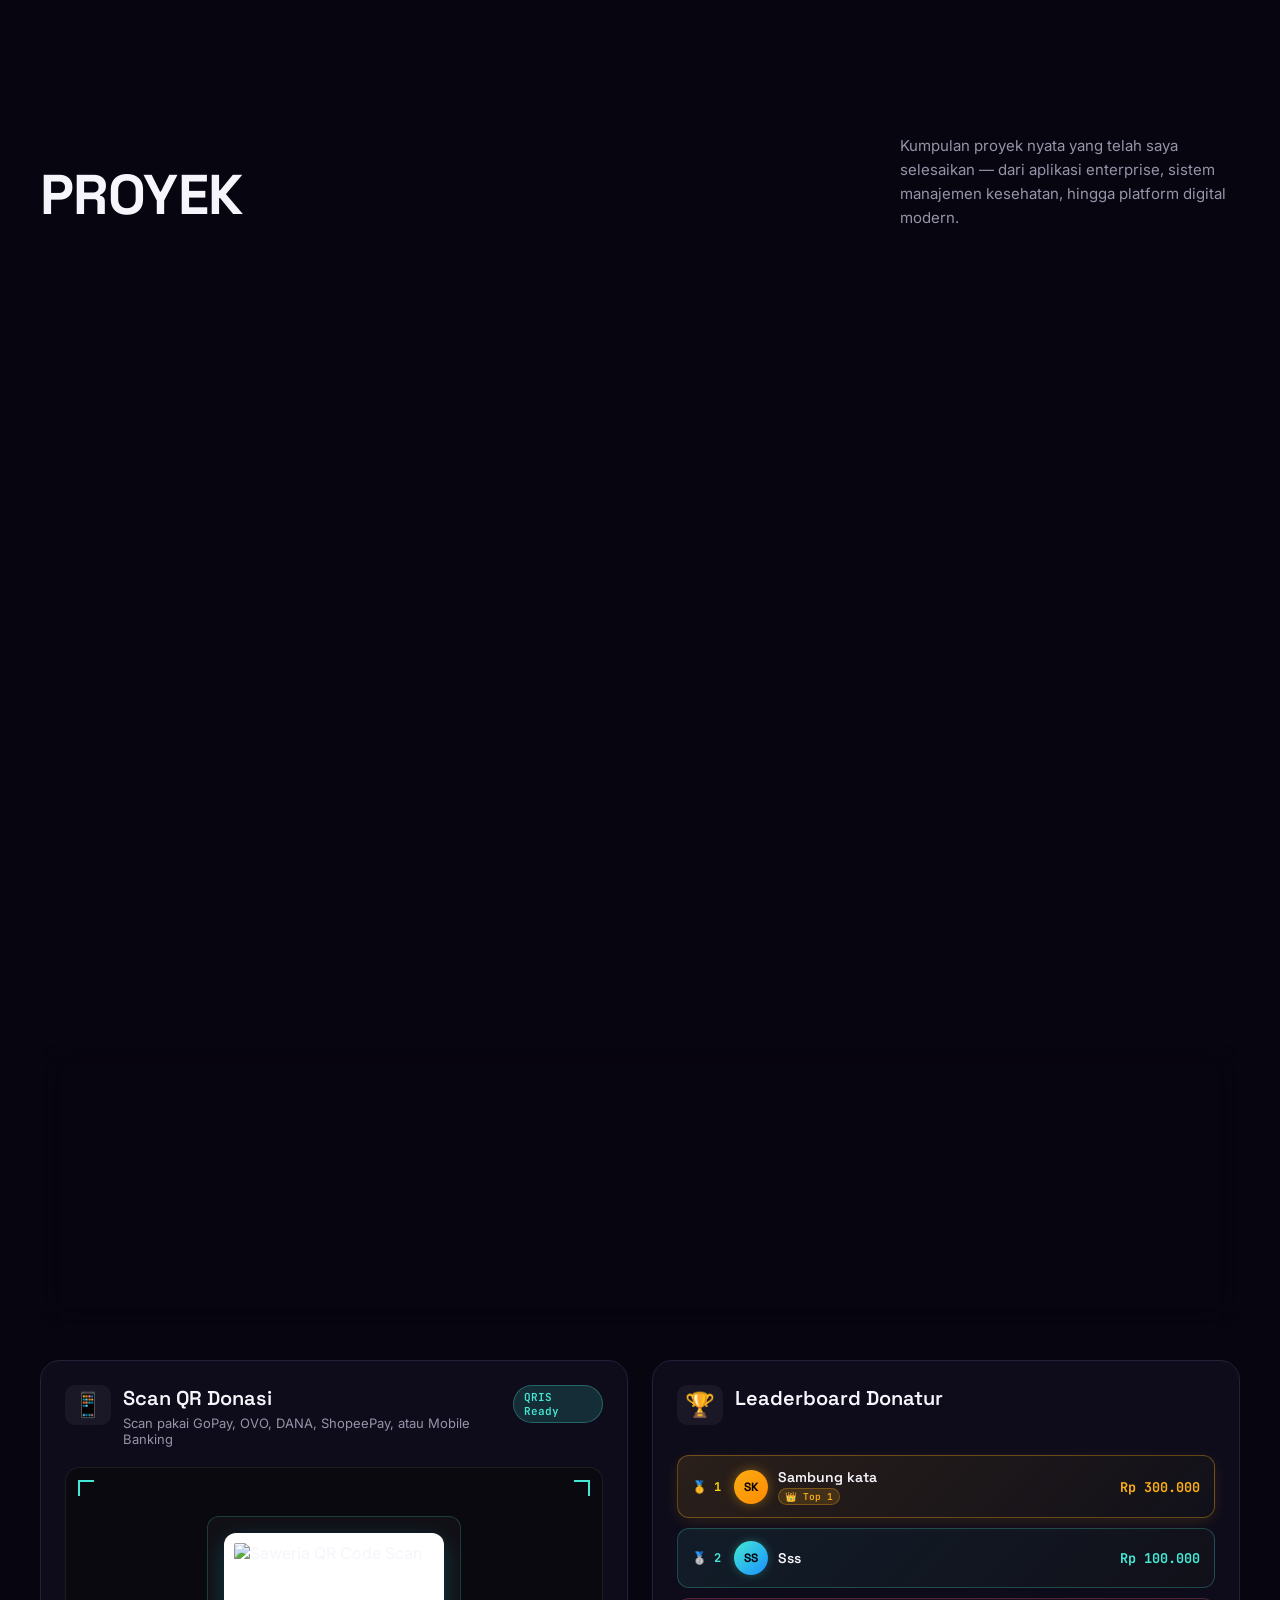
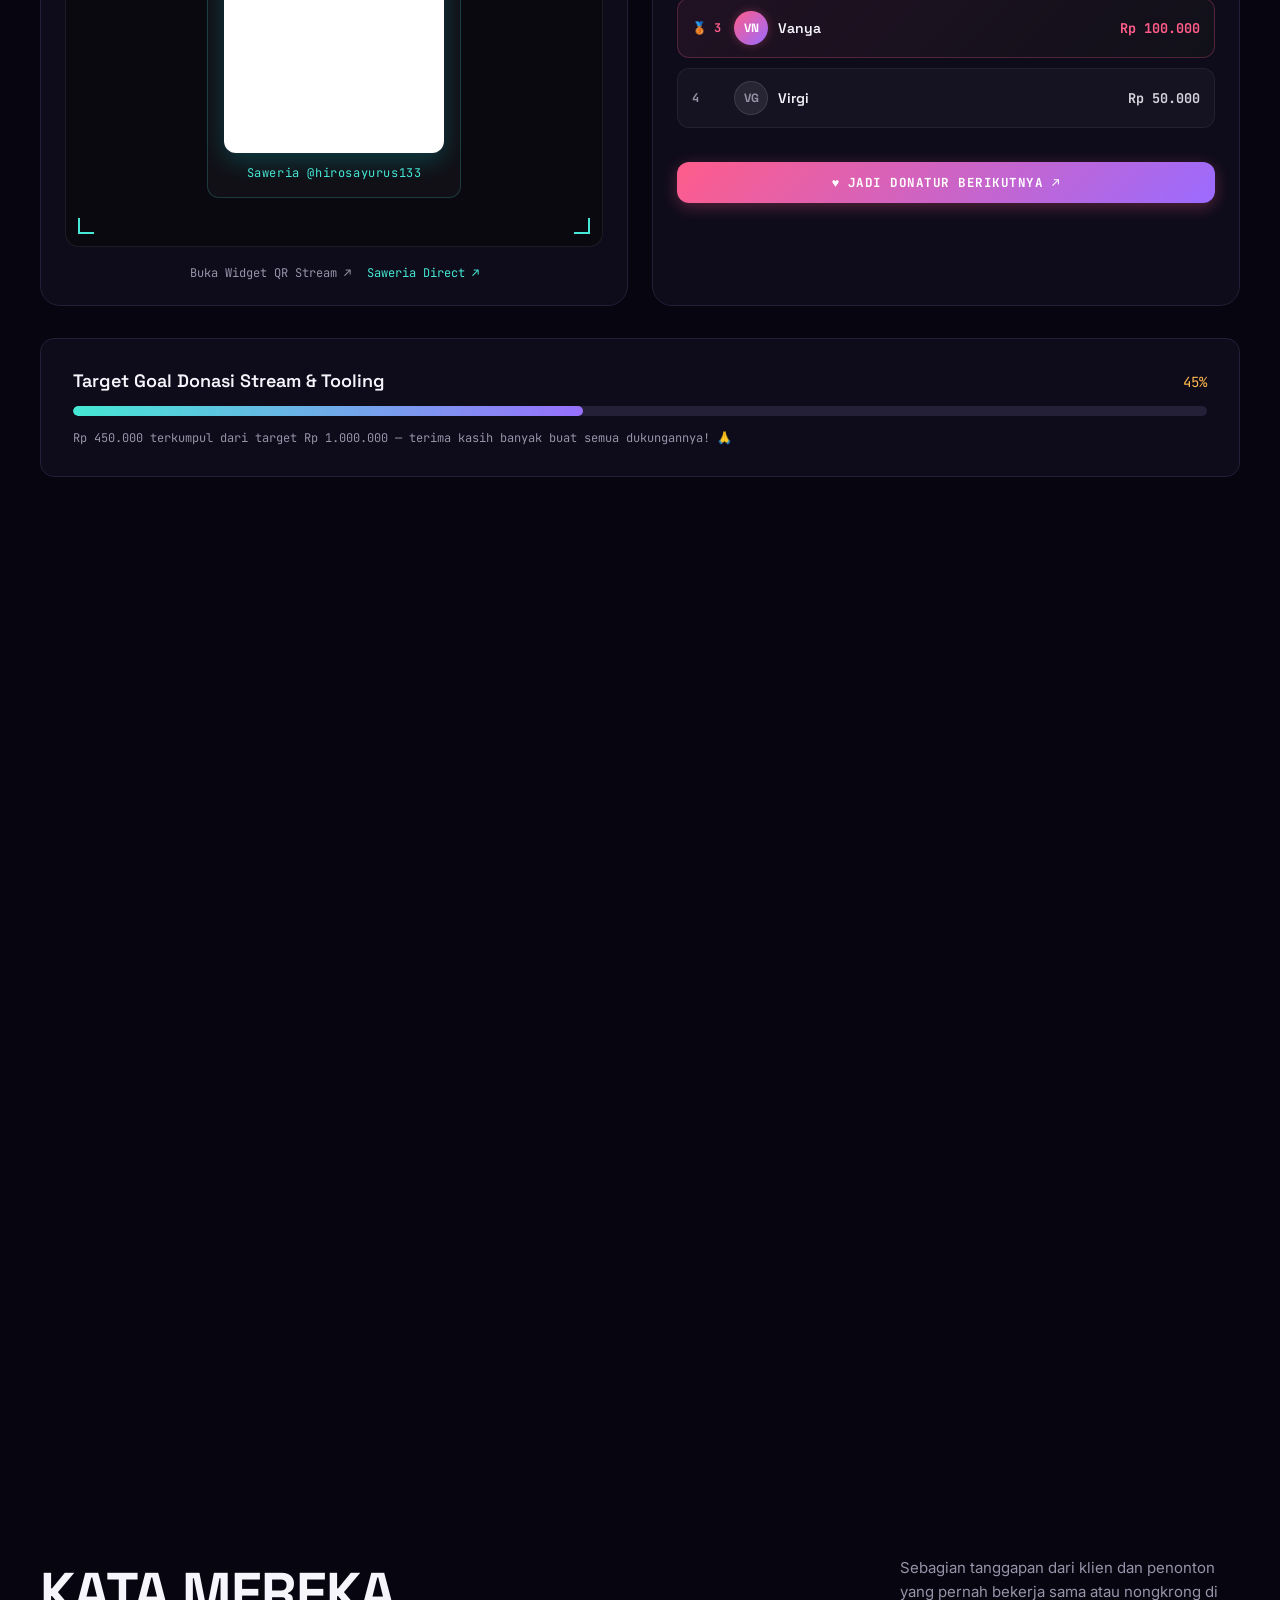
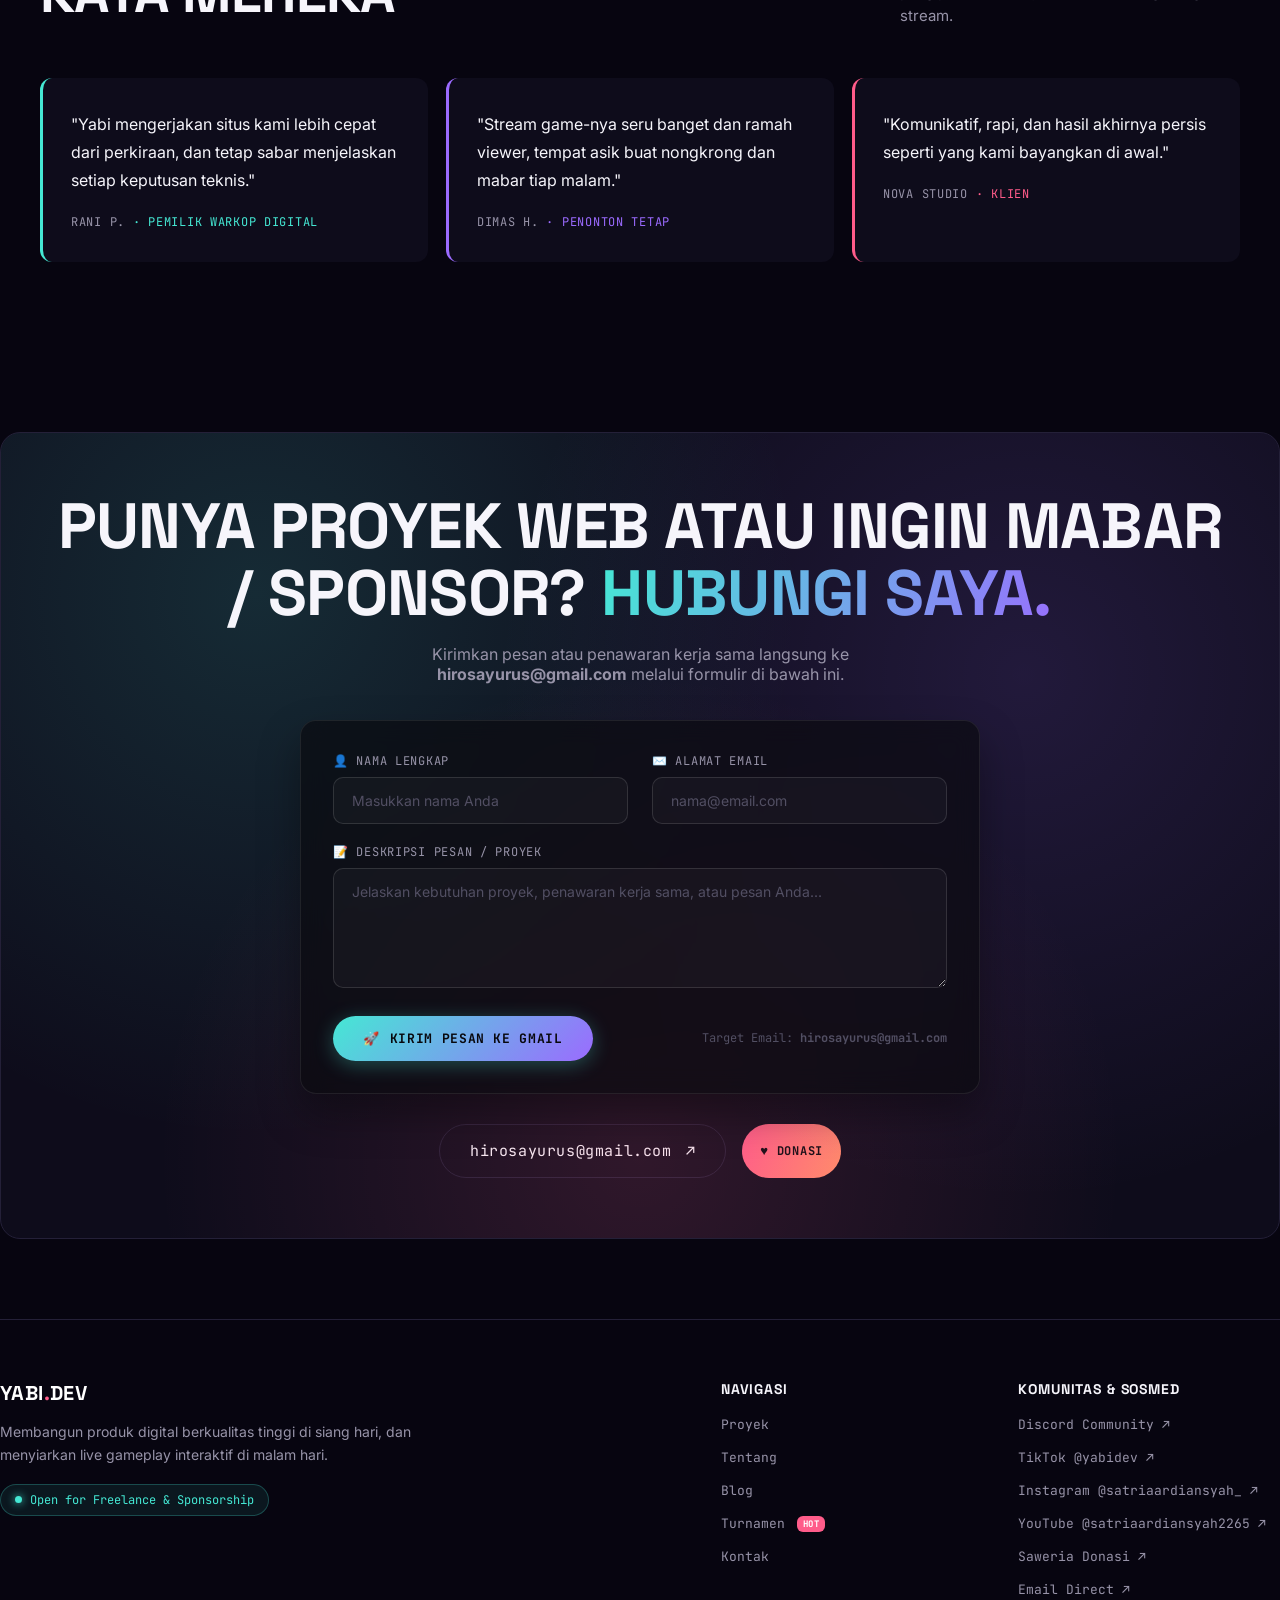
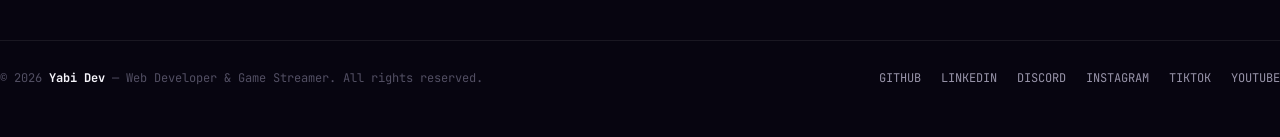
==== commit f8568846: "feat: add bracket admin public" ====
--- a/index.html
+++ b/index.html
@@ -37,7 +37,7 @@
         <a href="#work">Proyek</a>
         <a href="#stream">Blog</a>
         <a href="turnamen.html">Turnamen <span class="nav-tag">HOT</span></a>
-        <!-- <a href="bracket.html">Bracket <span class="nav-tag" style="background:rgba(255,184,77,0.2);color:var(--amber);">LIVE</span></a> -->
+        <a href="bracket-public.html">Bracket <span class="nav-tag" style="background:rgba(69,232,212,0.2);color:var(--cyan);">LIVE</span></a>
         <a href="#contact">Kontak</a>
       </nav>
       <button class="burger" id="burger" aria-label="Buka menu">
@@ -55,7 +55,7 @@
       <a href="#about">Tentang <span class="mono" style="font-size:14px;opacity:.6;">03</span></a>
       <a href="#stream">Blog <span class="mono" style="font-size:14px;opacity:.6;">04</span></a>
       <a href="turnamen.html" style="color:var(--cyan);">Turnamen 🏆 <span class="mono" style="font-size:14px;opacity:.8;">HOT</span></a>
-      <!-- <a href="bracket.html" style="color:var(--amber);">Bracket ⚡ <span class="mono" style="font-size:14px;opacity:.8;">LIVE</span></a> -->
+      <a href="bracket-public.html" style="color:var(--cyan);">Bracket ⚡ <span class="mono" style="font-size:14px;opacity:.8;">LIVE</span></a>
       <a href="#contact">Kontak <span class="mono" style="font-size:14px;opacity:.6;">05</span></a>
     </nav>
     <div class="m-foot">
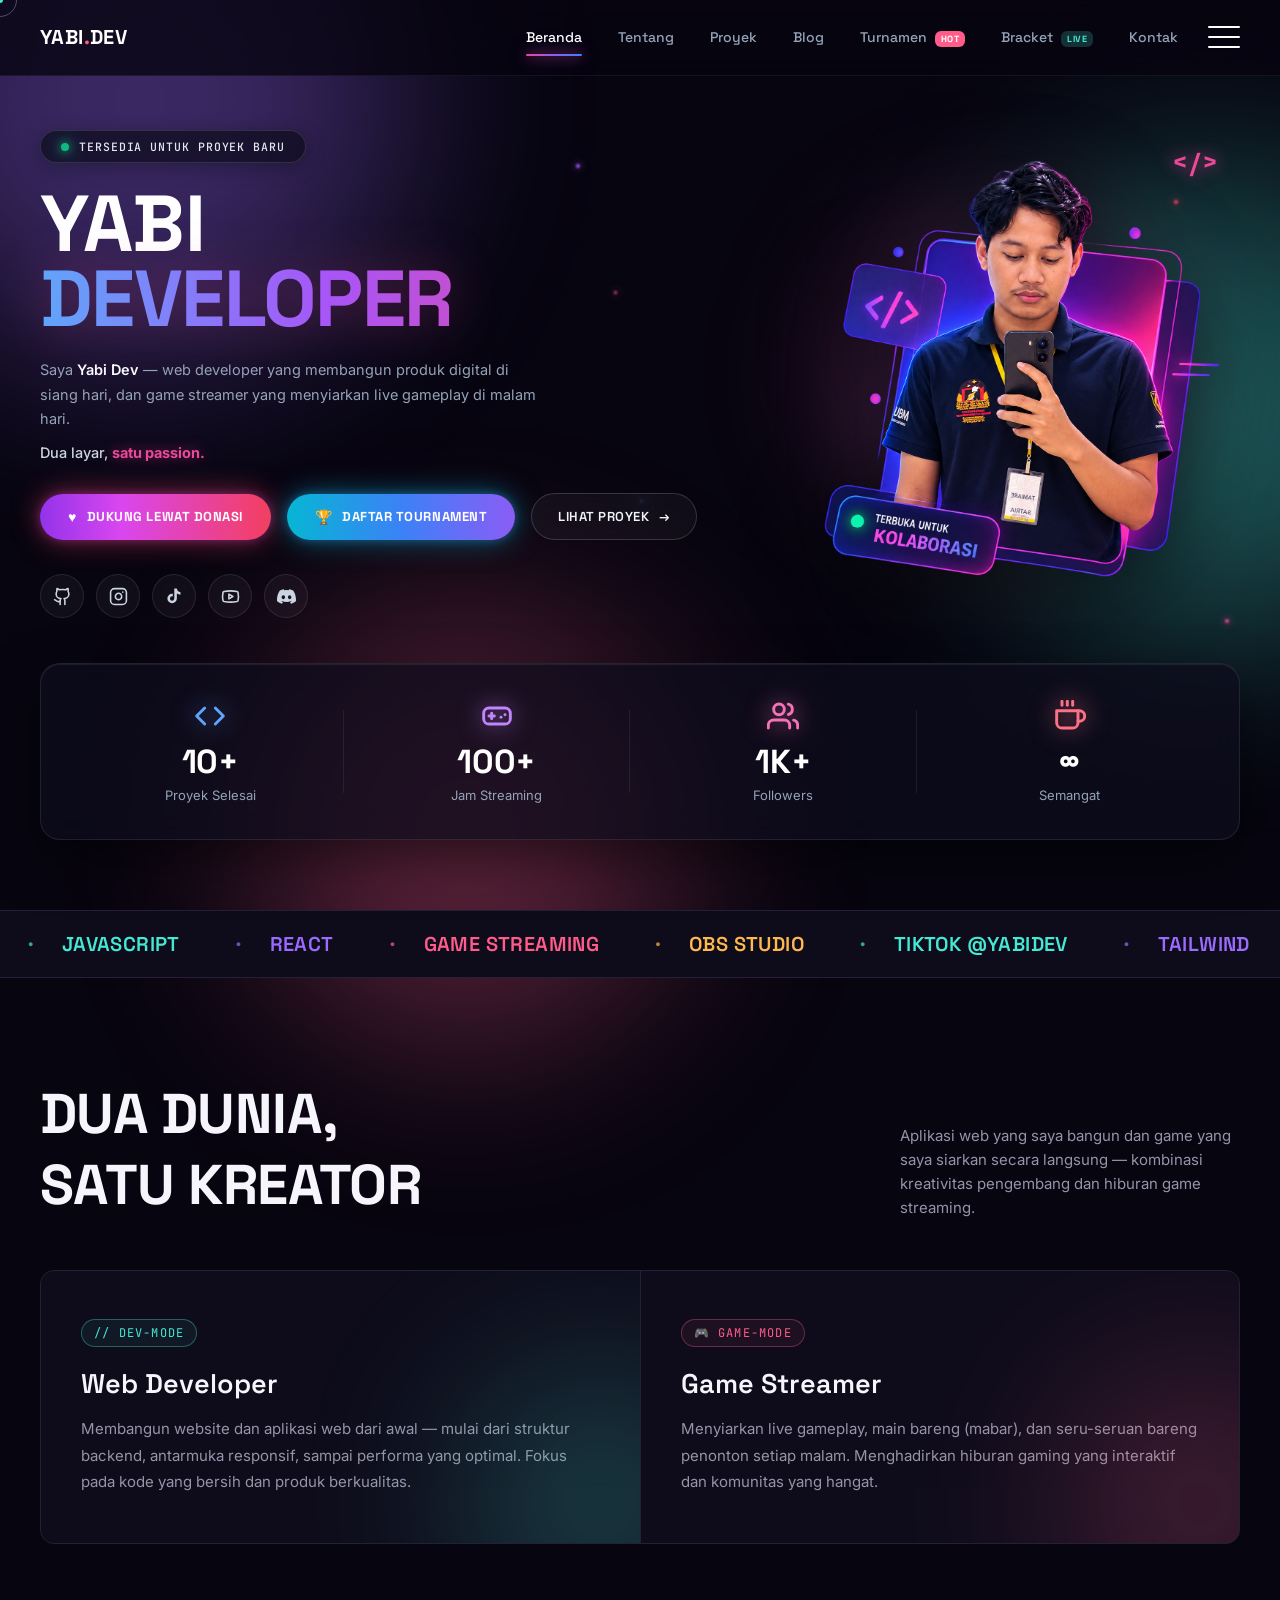
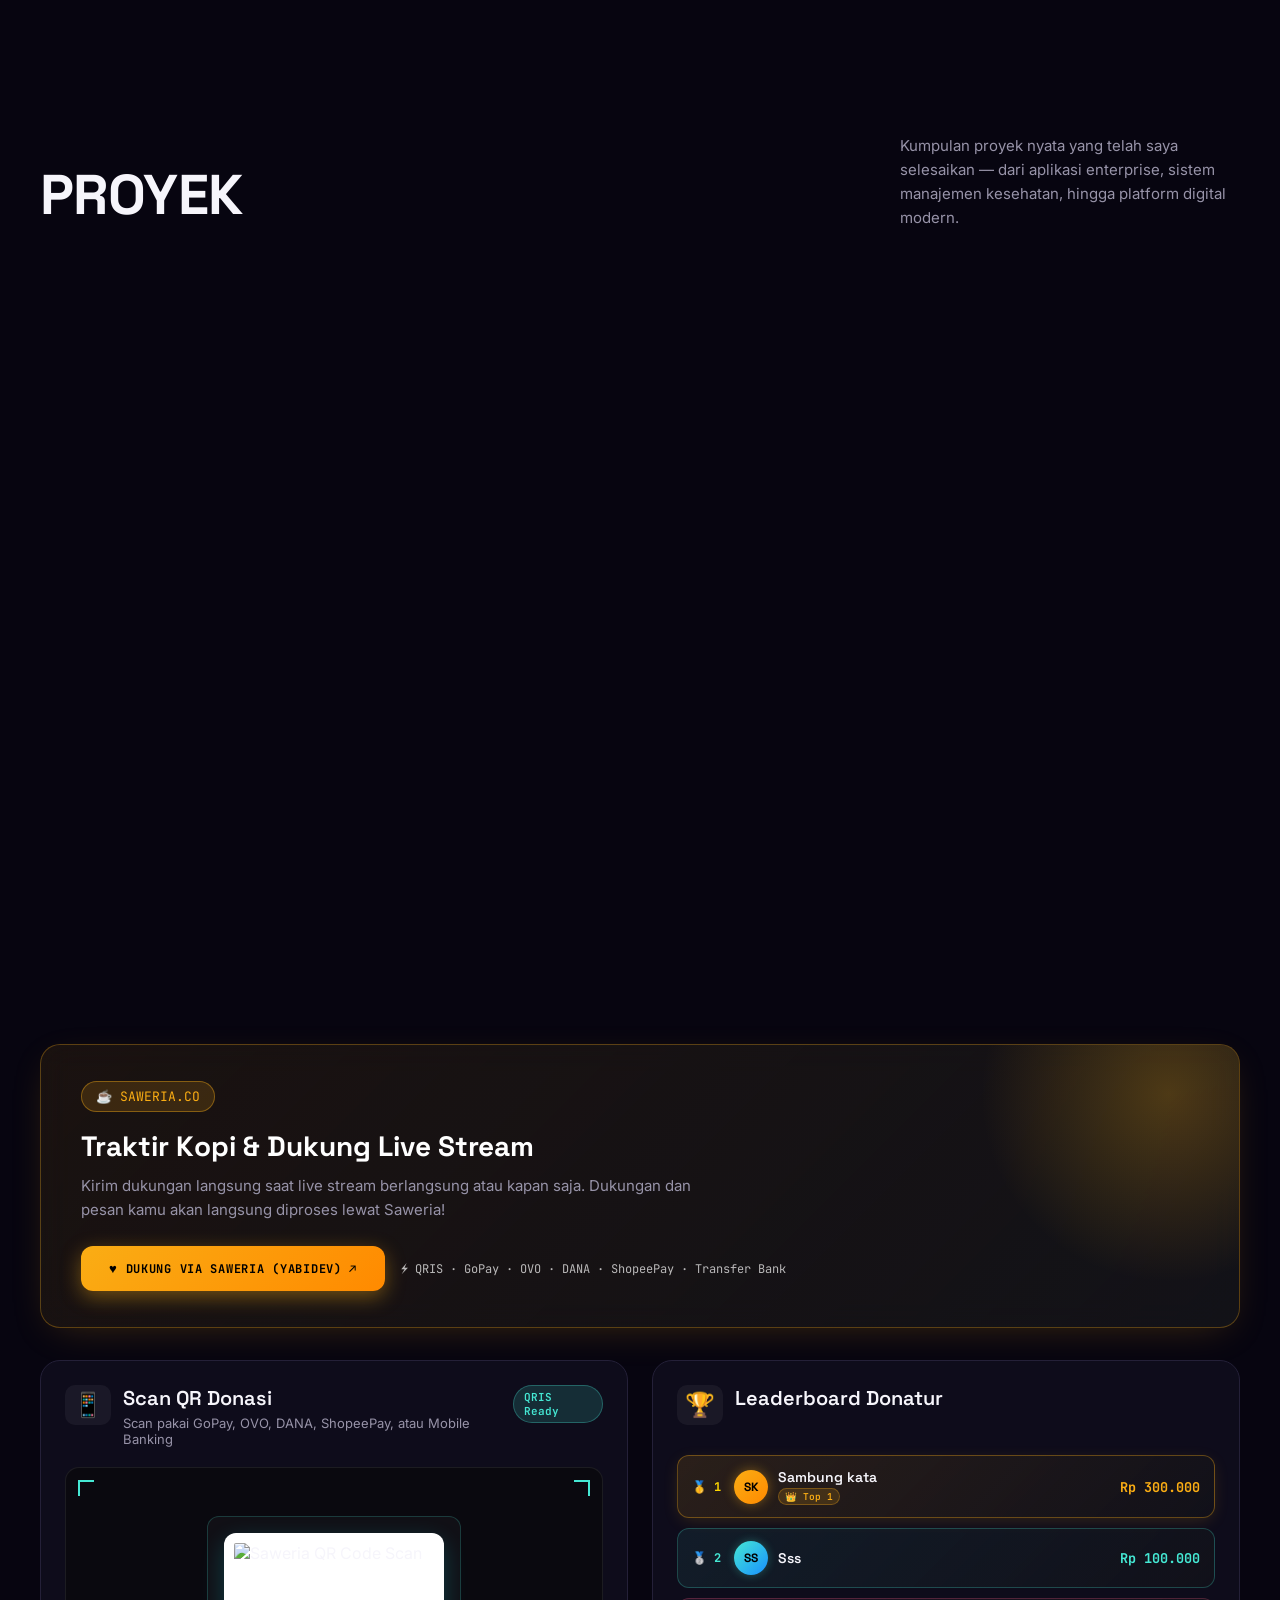
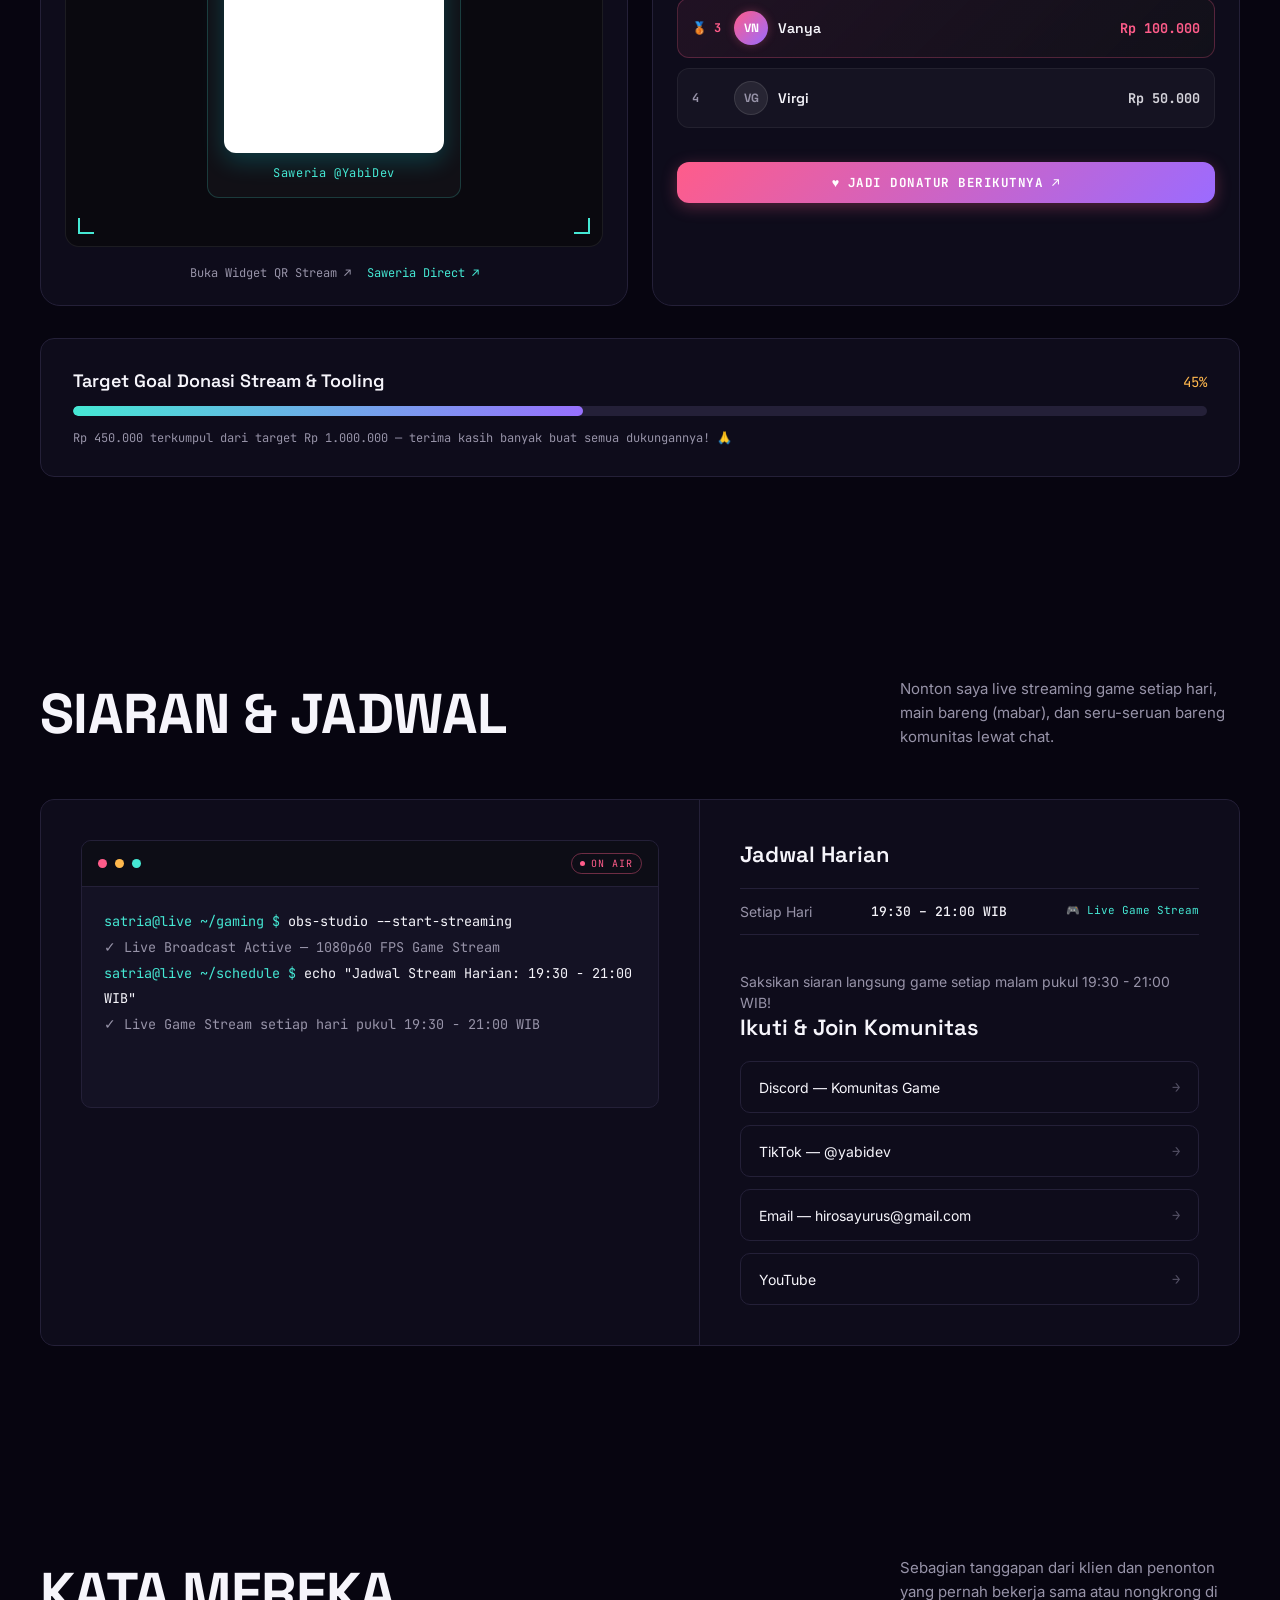
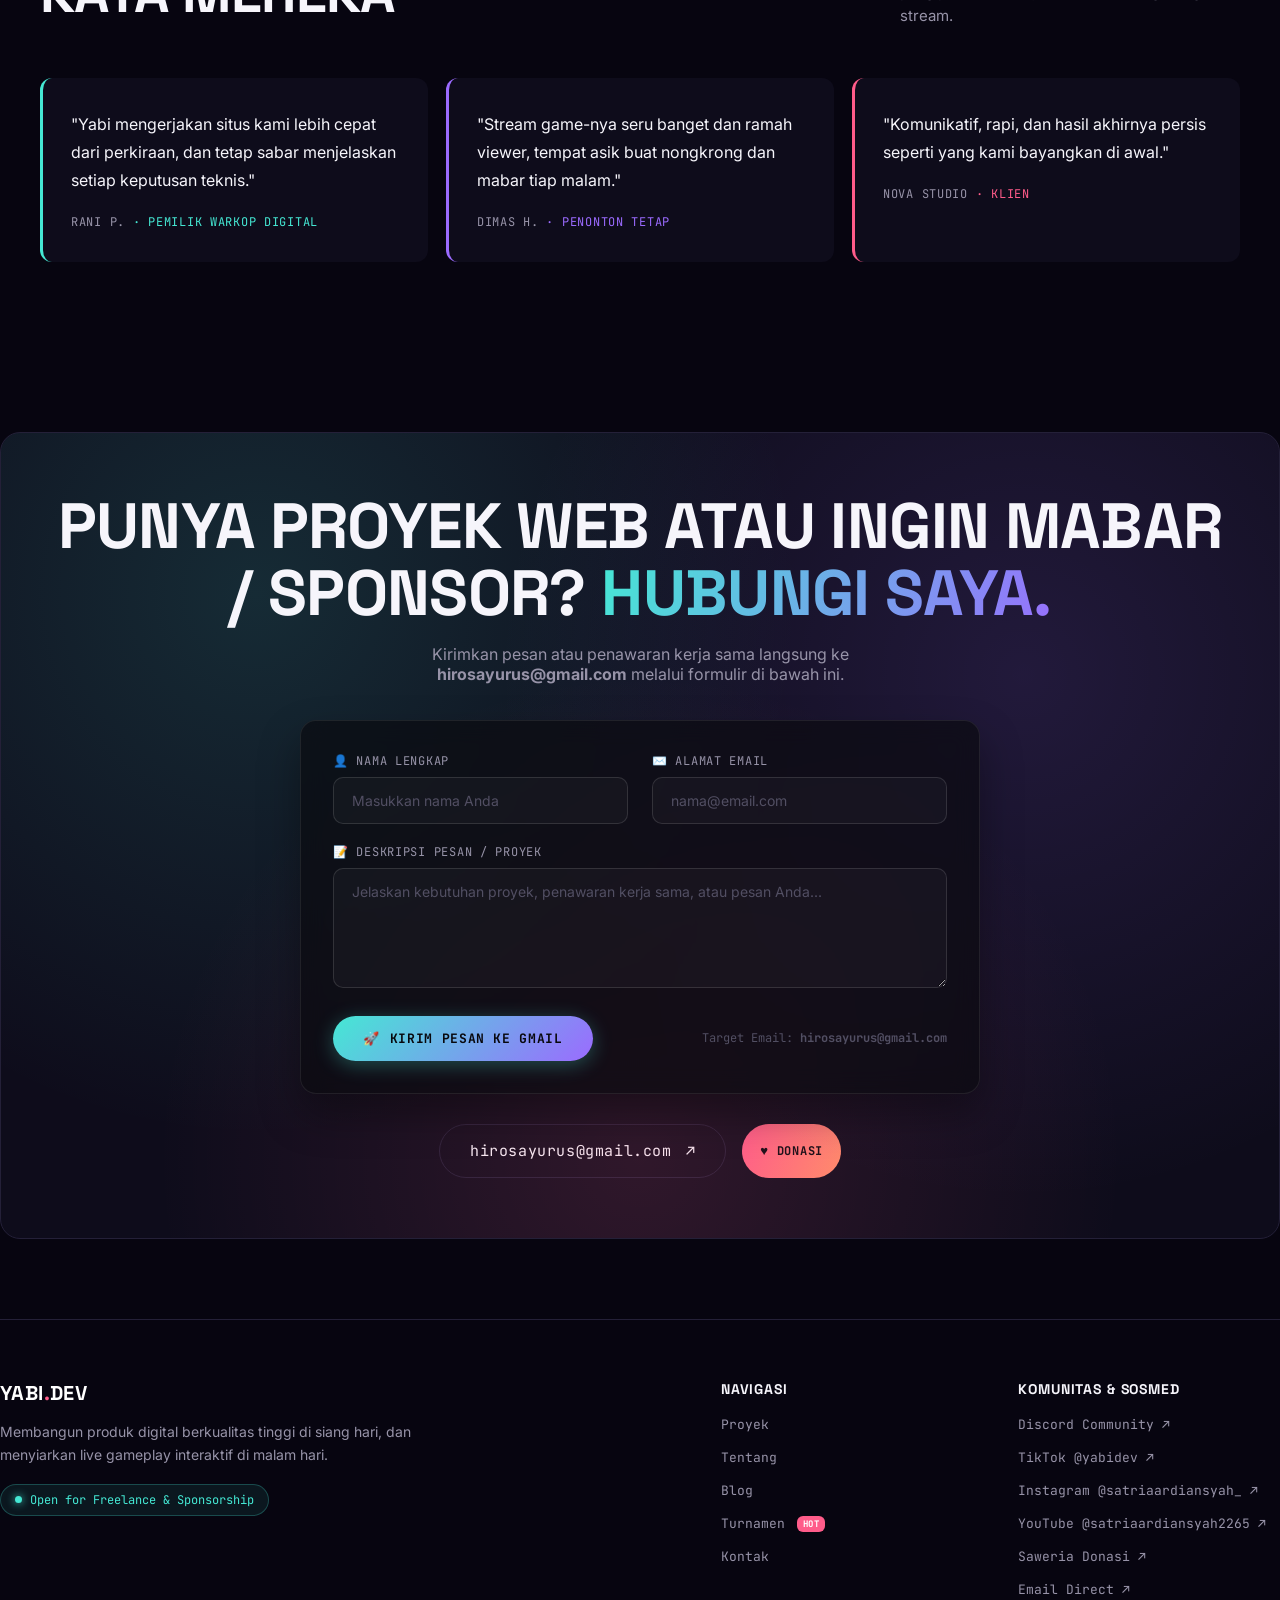
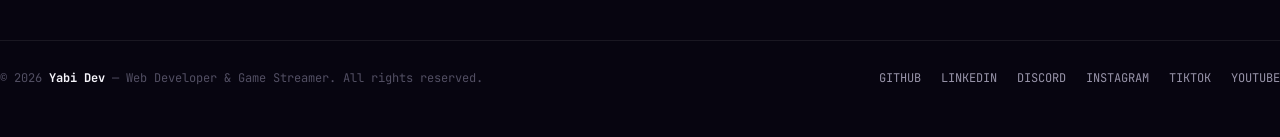
==== commit 1299dc49: "feat: change link saweria and discord" ====
--- a/index.html
+++ b/index.html
@@ -37,7 +37,8 @@
         <a href="#work">Proyek</a>
         <a href="#stream">Blog</a>
         <a href="turnamen.html">Turnamen <span class="nav-tag">HOT</span></a>
-        <a href="bracket-public.html">Bracket <span class="nav-tag" style="background:rgba(69,232,212,0.2);color:var(--cyan);">LIVE</span></a>
+        <a href="bracket-public.html">Bracket <span class="nav-tag"
+            style="background:rgba(69,232,212,0.2);color:var(--cyan);">LIVE</span></a>
         <a href="#contact">Kontak</a>
       </nav>
       <button class="burger" id="burger" aria-label="Buka menu">
@@ -54,17 +55,19 @@
       <a href="#work">Proyek <span class="mono" style="font-size:14px;opacity:.6;">02</span></a>
       <a href="#about">Tentang <span class="mono" style="font-size:14px;opacity:.6;">03</span></a>
       <a href="#stream">Blog <span class="mono" style="font-size:14px;opacity:.6;">04</span></a>
-      <a href="turnamen.html" style="color:var(--cyan);">Turnamen 🏆 <span class="mono" style="font-size:14px;opacity:.8;">HOT</span></a>
-      <a href="bracket-public.html" style="color:var(--cyan);">Bracket ⚡ <span class="mono" style="font-size:14px;opacity:.8;">LIVE</span></a>
+      <a href="turnamen.html" style="color:var(--cyan);">Turnamen 🏆 <span class="mono"
+          style="font-size:14px;opacity:.8;">HOT</span></a>
+      <a href="bracket-public.html" style="color:var(--cyan);">Bracket ⚡ <span class="mono"
+          style="font-size:14px;opacity:.8;">LIVE</span></a>
       <a href="#contact">Kontak <span class="mono" style="font-size:14px;opacity:.6;">05</span></a>
     </nav>
     <div class="m-foot">
-      <a href="https://saweria.co/hirosayurus133" target="_blank" rel="noopener" class="donate-btn"><span
+      <a href="https://saweria.co/YabiDev" target="_blank" rel="noopener" class="donate-btn"><span
           class="heart">♥</span> Kirim Donasi</a>
       <div class="m-social">
         <a href="https://github.com/satriaardiansyah" target="_blank" rel="noopener">GitHub</a>
         <!-- <a href="https://www.linkedin.com/in/satria-ardiansyah/" target="_blank" rel="noopener">LinkedIn</a> -->
-        <a href="https://discord.com/invite/6DZVuFBm9" target="_blank" rel="noopener">Discord</a>
+        <a href="https://discord.com/invite/sv3rhs5x5" target="_blank" rel="noopener">Discord</a>
         <a href="https://www.tiktok.com/@yabidev" target="_blank" rel="noopener">TikTok</a>
         <a href="https://www.instagram.com/satriaardiansyah_/" target="_blank" rel="noopener">Instagram</a>
         <a href="https://www.youtube.com/@satriaardiansyah2265" target="_blank" rel="noopener">YouTube</a>
@@ -101,7 +104,8 @@
 
           <!-- Hero Bio & Tagline -->
           <p class="hero-bio">
-            Saya <b>Yabi Dev</b> — web developer yang membangun produk digital di siang hari, dan game streamer yang menyiarkan live gameplay di malam hari.
+            Saya <b>Yabi Dev</b> — web developer yang membangun produk digital di siang hari, dan game streamer yang
+            menyiarkan live gameplay di malam hari.
           </p>
           <p class="hero-tagline">
             Dua layar, <span class="passion-text">satu passion.</span>
@@ -109,7 +113,7 @@
 
           <!-- Hero Actions -->
           <div class="hero-cta-buttons">
-            <a href="https://saweria.co/hirosayurus133" target="_blank" rel="noopener" class="btn-donate-neon">
+            <a href="https://saweria.co/YabiDev" target="_blank" rel="noopener" class="btn-donate-neon">
               <span class="heart-icon">♥</span> DUKUNG LEWAT DONASI
             </a>
             <a href="turnamen.html" class="btn-tournament-neon">
@@ -122,23 +126,51 @@
 
           <!-- Hero Social Icons Strip -->
           <div class="hero-socials">
-            <a href="https://github.com/satriaardiansyah" target="_blank" rel="noopener" aria-label="GitHub" class="hero-social-btn">
-              <svg width="19" height="19" viewBox="0 0 24 24" fill="none" stroke="currentColor" stroke-width="2" stroke-linecap="round" stroke-linejoin="round"><path d="M15 22v-4a4.8 4.8 0 0 0-1-3.5c3 0 6-2 6-5.5.08-1.25-.27-2.48-1-3.5.28-1.15.28-2.35 0-3.5 0 0-1 0-3 1.5-2.64-.5-5.36-.5-8 0C6 2 5 2 5 2c-.3 1.15-.3 2.35 0 3.5A5.403 5.403 0 0 0 4 9c0 3.5 3 5.5 6 5.5-.39.49-.68 1.05-.85 1.65-.17.6-.22 1.23-.15 1.85v4"></path><path d="M9 18c-4.51 2-5-2-7-2"></path></svg>
+            <a href="https://github.com/satriaardiansyah" target="_blank" rel="noopener" aria-label="GitHub"
+              class="hero-social-btn">
+              <svg width="19" height="19" viewBox="0 0 24 24" fill="none" stroke="currentColor" stroke-width="2"
+                stroke-linecap="round" stroke-linejoin="round">
+                <path
+                  d="M15 22v-4a4.8 4.8 0 0 0-1-3.5c3 0 6-2 6-5.5.08-1.25-.27-2.48-1-3.5.28-1.15.28-2.35 0-3.5 0 0-1 0-3 1.5-2.64-.5-5.36-.5-8 0C6 2 5 2 5 2c-.3 1.15-.3 2.35 0 3.5A5.403 5.403 0 0 0 4 9c0 3.5 3 5.5 6 5.5-.39.49-.68 1.05-.85 1.65-.17.6-.22 1.23-.15 1.85v4">
+                </path>
+                <path d="M9 18c-4.51 2-5-2-7-2"></path>
+              </svg>
             </a>
             <!-- <a href="https://www.linkedin.com/in/satria-ardiansyah/" target="_blank" rel="noopener" aria-label="LinkedIn" class="hero-social-btn">
               <svg width="19" height="19" viewBox="0 0 24 24" fill="none" stroke="currentColor" stroke-width="2" stroke-linecap="round" stroke-linejoin="round"><path d="M16 8a6 6 0 0 1 6 6v7h-4v-7a2 2 0 0 0-2-2 2 2 0 0 0-2 2v7h-4v-7a6 6 0 0 1 6-6z"></path><rect x="2" y="9" width="4" height="12"></rect><circle cx="4" cy="4" r="2"></circle></svg>
             </a> -->
-            <a href="https://www.instagram.com/satriaardiansyah_/" target="_blank" rel="noopener" aria-label="Instagram" class="hero-social-btn">
-              <svg width="19" height="19" viewBox="0 0 24 24" fill="none" stroke="currentColor" stroke-width="2" stroke-linecap="round" stroke-linejoin="round"><rect x="2" y="2" width="20" height="20" rx="5" ry="5"></rect><path d="M16 11.37A4 4 0 1 1 12.63 8 4 4 0 0 1 16 11.37z"></path><line x1="17.5" y1="6.5" x2="17.51" y2="6.5"></line></svg>
-            </a>
-            <a href="https://www.tiktok.com/@yabidev" target="_blank" rel="noopener" aria-label="TikTok" class="hero-social-btn">
-              <svg width="18" height="18" viewBox="0 0 24 24" fill="currentColor"><path d="M19.59 6.69a4.83 4.83 0 0 1-3.77-4.25V2h-3.45v13.67a2.89 2.89 0 0 1-2.88 2.5 2.89 2.89 0 0 1-2.89-2.89 2.89 2.89 0 0 1 2.89-2.89c.33 0 .64.06.94.16V9.07a6.28 6.28 0 0 0-.94-.07 6.34 6.34 0 0 0-6.34 6.34 6.34 6.34 0 0 0 6.34 6.34 6.34 6.34 0 0 0 6.34-6.34V8.75a8.16 8.16 0 0 0 4.77 1.52V6.82a4.85 4.85 0 0 1-1.01-.13z"/></svg>
-            </a>
-            <a href="https://www.youtube.com/@satriaardiansyah2265" target="_blank" rel="noopener" aria-label="YouTube" class="hero-social-btn">
-              <svg width="19" height="19" viewBox="0 0 24 24" fill="none" stroke="currentColor" stroke-width="2" stroke-linecap="round" stroke-linejoin="round"><path d="M2.5 17a24.12 24.12 0 0 1 0-10 2 2 0 0 1 1.4-1.4 49.56 49.56 0 0 1 16.2 0A2 2 0 0 1 21.5 7a24.12 24.12 0 0 1 0 10 2 2 0 0 1-1.4 1.4 49.55 49.55 0 0 1-16.2 0A2 2 0 0 1 2.5 17"></path><polygon points="10 15 15 12 10 9 10 15"></polygon></svg>
-            </a>
-            <a href="https://discord.com/invite/6DZVuFBm9" target="_blank" rel="noopener" aria-label="Discord" class="hero-social-btn">
-              <svg width="19" height="19" viewBox="0 0 24 24" fill="currentColor"><path d="M20.317 4.37a19.791 19.791 0 0 0-4.885-1.515.074.074 0 0 0-.079.037c-.21.375-.444.864-.608 1.25a18.27 18.27 0 0 0-5.487 0 12.64 12.64 0 0 0-.617-1.25.077.077 0 0 0-.079-.037A19.736 19.736 0 0 0 3.677 4.37a.07.07 0 0 0-.032.027C.533 9.046-.32 13.58.099 18.057a.082.082 0 0 0 .031.057 19.9 19.9 0 0 0 5.993 3.03.078.078 0 0 0 .084-.028c.462-.63.874-1.295 1.226-1.994.021-.041.001-.09-.041-.106a13.107 13.107 0 0 1-1.872-.892.077.077 0 0 1-.008-.128 10.2 10.2 0 0 0 .372-.292.074.074 0 0 1 .077-.01c3.929 1.793 8.18 1.793 12.061 0a.074.074 0 0 1 .078.01c.12.098.246.198.373.292a.077.077 0 0 1-.006.127 12.299 12.299 0 0 1-1.873.893.077.077 0 0 0-.041.107c.36.698.772 1.362 1.225 1.993a.076.076 0 0 0 .084.028 19.839 19.839 0 0 0 6.002-3.03.077.077 0 0 0 .032-.054c.5-5.177-.838-9.674-3.549-13.66a.061.061 0 0 0-.031-.028zM8.02 15.33c-1.183 0-2.157-1.085-2.157-2.419 0-1.333.956-2.419 2.157-2.419 1.21 0 2.176 1.096 2.157 2.42 0 1.333-.956 2.418-2.157 2.418zm7.975 0c-1.183 0-2.157-1.085-2.157-2.419 0-1.333.955-2.419 2.157-2.419 1.21 0 2.176 1.096 2.157 2.42 0 1.333-.946 2.418-2.157 2.418z"/></svg>
+            <a href="https://www.instagram.com/satriaardiansyah_/" target="_blank" rel="noopener" aria-label="Instagram"
+              class="hero-social-btn">
+              <svg width="19" height="19" viewBox="0 0 24 24" fill="none" stroke="currentColor" stroke-width="2"
+                stroke-linecap="round" stroke-linejoin="round">
+                <rect x="2" y="2" width="20" height="20" rx="5" ry="5"></rect>
+                <path d="M16 11.37A4 4 0 1 1 12.63 8 4 4 0 0 1 16 11.37z"></path>
+                <line x1="17.5" y1="6.5" x2="17.51" y2="6.5"></line>
+              </svg>
+            </a>
+            <a href="https://www.tiktok.com/@yabidev" target="_blank" rel="noopener" aria-label="TikTok"
+              class="hero-social-btn">
+              <svg width="18" height="18" viewBox="0 0 24 24" fill="currentColor">
+                <path
+                  d="M19.59 6.69a4.83 4.83 0 0 1-3.77-4.25V2h-3.45v13.67a2.89 2.89 0 0 1-2.88 2.5 2.89 2.89 0 0 1-2.89-2.89 2.89 2.89 0 0 1 2.89-2.89c.33 0 .64.06.94.16V9.07a6.28 6.28 0 0 0-.94-.07 6.34 6.34 0 0 0-6.34 6.34 6.34 6.34 0 0 0 6.34 6.34 6.34 6.34 0 0 0 6.34-6.34V8.75a8.16 8.16 0 0 0 4.77 1.52V6.82a4.85 4.85 0 0 1-1.01-.13z" />
+              </svg>
+            </a>
+            <a href="https://www.youtube.com/@satriaardiansyah2265" target="_blank" rel="noopener" aria-label="YouTube"
+              class="hero-social-btn">
+              <svg width="19" height="19" viewBox="0 0 24 24" fill="none" stroke="currentColor" stroke-width="2"
+                stroke-linecap="round" stroke-linejoin="round">
+                <path
+                  d="M2.5 17a24.12 24.12 0 0 1 0-10 2 2 0 0 1 1.4-1.4 49.56 49.56 0 0 1 16.2 0A2 2 0 0 1 21.5 7a24.12 24.12 0 0 1 0 10 2 2 0 0 1-1.4 1.4 49.55 49.55 0 0 1-16.2 0A2 2 0 0 1 2.5 17">
+                </path>
+                <polygon points="10 15 15 12 10 9 10 15"></polygon>
+              </svg>
+            </a>
+            <a href="https://discord.com/invite/sv3rhs5x5" target="_blank" rel="noopener" aria-label="Discord"
+              class="hero-social-btn">
+              <svg width="19" height="19" viewBox="0 0 24 24" fill="currentColor">
+                <path
+                  d="M20.317 4.37a19.791 19.791 0 0 0-4.885-1.515.074.074 0 0 0-.079.037c-.21.375-.444.864-.608 1.25a18.27 18.27 0 0 0-5.487 0 12.64 12.64 0 0 0-.617-1.25.077.077 0 0 0-.079-.037A19.736 19.736 0 0 0 3.677 4.37a.07.07 0 0 0-.032.027C.533 9.046-.32 13.58.099 18.057a.082.082 0 0 0 .031.057 19.9 19.9 0 0 0 5.993 3.03.078.078 0 0 0 .084-.028c.462-.63.874-1.295 1.226-1.994.021-.041.001-.09-.041-.106a13.107 13.107 0 0 1-1.872-.892.077.077 0 0 1-.008-.128 10.2 10.2 0 0 0 .372-.292.074.074 0 0 1 .077-.01c3.929 1.793 8.18 1.793 12.061 0a.074.074 0 0 1 .078.01c.12.098.246.198.373.292a.077.077 0 0 1-.006.127 12.299 12.299 0 0 1-1.873.893.077.077 0 0 0-.041.107c.36.698.772 1.362 1.225 1.993a.076.076 0 0 0 .084.028 19.839 19.839 0 0 0 6.002-3.03.077.077 0 0 0 .032-.054c.5-5.177-.838-9.674-3.549-13.66a.061.061 0 0 0-.031-.028zM8.02 15.33c-1.183 0-2.157-1.085-2.157-2.419 0-1.333.956-2.419 2.157-2.419 1.21 0 2.176 1.096 2.157 2.42 0 1.333-.956 2.418-2.157 2.418zm7.975 0c-1.183 0-2.157-1.085-2.157-2.419 0-1.333.955-2.419 2.157-2.419 1.21 0 2.176 1.096 2.157 2.42 0 1.333-.946 2.418-2.157 2.418z" />
+              </svg>
             </a>
           </div>
         </div>
@@ -148,7 +180,8 @@
           <div class="hero-ambient-glow"></div>
           <div class="hero-code-neon-badge">&lt;/&gt;</div>
           <div class="hero-img-wrapper">
-            <img src="assets/profileku.png" alt="Yabi Dev - Profile" class="hero-profile-img" width="520" height="520" loading="eager">
+            <img src="assets/profileku.png" alt="Yabi Dev - Profile" class="hero-profile-img" width="520" height="520"
+              loading="eager">
           </div>
         </div>
       </div>
@@ -157,7 +190,11 @@
       <div class="hero-stats-card">
         <div class="hero-stat-box">
           <div class="hero-stat-icon icon-code">
-            <svg width="32" height="32" viewBox="0 0 24 24" fill="none" stroke="#60a5fa" stroke-width="2.2" stroke-linecap="round" stroke-linejoin="round"><polyline points="16 18 22 12 16 6"></polyline><polyline points="8 6 2 12 8 18"></polyline></svg>
+            <svg width="32" height="32" viewBox="0 0 24 24" fill="none" stroke="#60a5fa" stroke-width="2.2"
+              stroke-linecap="round" stroke-linejoin="round">
+              <polyline points="16 18 22 12 16 6"></polyline>
+              <polyline points="8 6 2 12 8 18"></polyline>
+            </svg>
           </div>
           <div class="hero-stat-num">10+</div>
           <div class="hero-stat-title">Proyek Selesai</div>
@@ -165,7 +202,14 @@
 
         <div class="hero-stat-box">
           <div class="hero-stat-icon icon-stream">
-            <svg width="32" height="32" viewBox="0 0 24 24" fill="none" stroke="#c084fc" stroke-width="2.2" stroke-linecap="round" stroke-linejoin="round"><rect x="2" y="6" width="20" height="12" rx="4"></rect><line x1="6" y1="12" x2="10" y2="12"></line><line x1="8" y1="10" x2="8" y2="14"></line><line x1="15" y1="13" x2="15.01" y2="13"></line><line x1="18" y1="11" x2="18.01" y2="11"></line></svg>
+            <svg width="32" height="32" viewBox="0 0 24 24" fill="none" stroke="#c084fc" stroke-width="2.2"
+              stroke-linecap="round" stroke-linejoin="round">
+              <rect x="2" y="6" width="20" height="12" rx="4"></rect>
+              <line x1="6" y1="12" x2="10" y2="12"></line>
+              <line x1="8" y1="10" x2="8" y2="14"></line>
+              <line x1="15" y1="13" x2="15.01" y2="13"></line>
+              <line x1="18" y1="11" x2="18.01" y2="11"></line>
+            </svg>
           </div>
           <div class="hero-stat-num">100+</div>
           <div class="hero-stat-title">Jam Streaming</div>
@@ -173,7 +217,13 @@
 
         <div class="hero-stat-box">
           <div class="hero-stat-icon icon-followers">
-            <svg width="32" height="32" viewBox="0 0 24 24" fill="none" stroke="#f472b6" stroke-width="2.2" stroke-linecap="round" stroke-linejoin="round"><path d="M17 21v-2a4 4 0 0 0-4-4H5a4 4 0 0 0-4 4v2"></path><circle cx="9" cy="7" r="4"></circle><path d="M23 21v-2a4 4 0 0 0-3-3.87"></path><path d="M16 3.13a4 4 0 0 1 0 7.75"></path></svg>
+            <svg width="32" height="32" viewBox="0 0 24 24" fill="none" stroke="#f472b6" stroke-width="2.2"
+              stroke-linecap="round" stroke-linejoin="round">
+              <path d="M17 21v-2a4 4 0 0 0-4-4H5a4 4 0 0 0-4 4v2"></path>
+              <circle cx="9" cy="7" r="4"></circle>
+              <path d="M23 21v-2a4 4 0 0 0-3-3.87"></path>
+              <path d="M16 3.13a4 4 0 0 1 0 7.75"></path>
+            </svg>
           </div>
           <div class="hero-stat-num">1K+</div>
           <div class="hero-stat-title">Followers</div>
@@ -181,7 +231,14 @@
 
         <div class="hero-stat-box">
           <div class="hero-stat-icon icon-passion">
-            <svg width="32" height="32" viewBox="0 0 24 24" fill="none" stroke="#fb7185" stroke-width="2.2" stroke-linecap="round" stroke-linejoin="round"><path d="M18 8h1a4 4 0 0 1 0 8h-1"></path><path d="M2 8h16v9a4 4 0 0 1-4 4H6a4 4 0 0 1-4-4V8z"></path><line x1="6" y1="1" x2="6" y2="4"></line><line x1="10" y1="1" x2="10" y2="4"></line><line x1="14" y1="1" x2="14" y2="4"></line></svg>
+            <svg width="32" height="32" viewBox="0 0 24 24" fill="none" stroke="#fb7185" stroke-width="2.2"
+              stroke-linecap="round" stroke-linejoin="round">
+              <path d="M18 8h1a4 4 0 0 1 0 8h-1"></path>
+              <path d="M2 8h16v9a4 4 0 0 1-4 4H6a4 4 0 0 1-4-4V8z"></path>
+              <line x1="6" y1="1" x2="6" y2="4"></line>
+              <line x1="10" y1="1" x2="10" y2="4"></line>
+              <line x1="14" y1="1" x2="14" y2="4"></line>
+            </svg>
           </div>
           <div class="hero-stat-num">∞</div>
           <div class="hero-stat-title">Semangat</div>
@@ -480,9 +537,8 @@
           <p>Kirim dukungan langsung saat live stream berlangsung atau kapan saja. Dukungan dan pesan kamu akan langsung
             diproses lewat Saweria!</p>
           <div class="saweria-hero-actions">
-            <a href="https://saweria.co/hirosayurus133" target="_blank" rel="noopener"
-              class="donate-btn saweria-main-btn">
-              <span class="heart">♥</span> Dukung via Saweria (hirosayurus133) ↗
+            <a href="https://saweria.co/YabiDev" target="_blank" rel="noopener" class="donate-btn saweria-main-btn">
+              <span class="heart">♥</span> Dukung via Saweria (YabiDev) ↗
             </a>
             <span class="saweria-payment-note">⚡ QRIS · GoPay · OVO · DANA · ShopeePay · Transfer Bank</span>
           </div>
@@ -510,16 +566,16 @@
             <div class="scanner-corner br"></div>
             <div class="scan-line"></div>
             <div class="qr-img-box">
-              <img src="https://api.qrserver.com/v1/create-qr-code/?size=250x250&data=https://saweria.co/hirosayurus133"
+              <img src="https://api.qrserver.com/v1/create-qr-code/?size=250x250&data=https://saweria.co/YabiDev"
                 alt="Saweria QR Code Scan" class="qr-display-img" loading="lazy">
-              <div class="qr-caption">Saweria @hirosayurus133</div>
+              <div class="qr-caption">Saweria @YabiDev</div>
             </div>
           </div>
           <div class="widget-footer-link">
             <a href="https://saweria.co/widgets/qr?streamKey=0d738c73d8f293ee274a1a43da215e22" target="_blank"
               rel="noopener" class="saweria-link-btn">Buka Widget QR Stream ↗</a>
-            <a href="https://saweria.co/hirosayurus133" target="_blank" rel="noopener"
-              class="saweria-link-btn primary">Saweria Direct ↗</a>
+            <a href="https://saweria.co/YabiDev" target="_blank" rel="noopener" class="saweria-link-btn primary">Saweria
+              Direct ↗</a>
           </div>
         </div>
 
@@ -588,7 +644,7 @@
           </div>
 
           <div class="widget-footer-link">
-            <a href="https://saweria.co/hirosayurus133" target="_blank" rel="noopener" class="lb-action-btn">
+            <a href="https://saweria.co/YabiDev" target="_blank" rel="noopener" class="lb-action-btn">
               <span>♥</span> Jadi Donatur Berikutnya ↗
             </a>
           </div>
@@ -645,7 +701,7 @@
           <div class="platforms">
             <h3>Ikuti & Join Komunitas</h3>
             <div class="platform-list">
-              <a href="https://discord.com/invite/6DZVuFBm9" target="_blank" rel="noopener">Discord — Komunitas Game
+              <a href="https://discord.com/invite/sv3rhs5x5" target="_blank" rel="noopener">Discord — Komunitas Game
                 <span class="arrow mono">→</span></a>
               <a href="https://www.tiktok.com/@yabidev" target="_blank" rel="noopener">TikTok — @yabidev <span
                   class="arrow mono">→</span></a>
@@ -687,7 +743,8 @@
         <div class="glow-bg"></div>
         <h2>Punya proyek web atau ingin mabar / sponsor? <span class="grad-text">Hubungi saya.</span></h2>
         <p class="contact-sub">Kirimkan pesan atau penawaran kerja sama langsung ke
-          <strong>hirosayurus@gmail.com</strong> melalui formulir di bawah ini.</p>
+          <strong>hirosayurus@gmail.com</strong> melalui formulir di bawah ini.
+        </p>
 
         <form class="contact-form" id="contactForm">
           <div class="form-grid-2">
@@ -719,7 +776,7 @@
 
         <div class="ctas">
           <a class="cta-link" href="mailto:hirosayurus@gmail.com">hirosayurus@gmail.com <span class="mono">↗</span></a>
-          <a class="donate-btn" href="https://saweria.co/hirosayurus133" target="_blank" rel="noopener"><span
+          <a class="donate-btn" href="https://saweria.co/YabiDev" target="_blank" rel="noopener"><span
               class="heart">♥</span> Donasi</a>
         </div>
       </div>
@@ -747,11 +804,13 @@
 
             <div class="footer-col">
               <h4>Komunitas & Sosmed</h4>
-              <a href="https://discord.com/invite/6DZVuFBm9" target="_blank" rel="noopener">Discord Community ↗</a>
+              <a href="https://discord.com/invite/sv3rhs5x5" target="_blank" rel="noopener">Discord Community ↗</a>
               <a href="https://www.tiktok.com/@yabidev" target="_blank" rel="noopener">TikTok @yabidev ↗</a>
-              <a href="https://www.instagram.com/satriaardiansyah_/" target="_blank" rel="noopener">Instagram @satriaardiansyah_ ↗</a>
-              <a href="https://www.youtube.com/@satriaardiansyah2265" target="_blank" rel="noopener">YouTube @satriaardiansyah2265 ↗</a>
-              <a href="https://saweria.co/hirosayurus133" target="_blank" rel="noopener">Saweria Donasi ↗</a>
+              <a href="https://www.instagram.com/satriaardiansyah_/" target="_blank" rel="noopener">Instagram
+                @satriaardiansyah_ ↗</a>
+              <a href="https://www.youtube.com/@satriaardiansyah2265" target="_blank" rel="noopener">YouTube
+                @satriaardiansyah2265 ↗</a>
+              <a href="https://saweria.co/YabiDev" target="_blank" rel="noopener">Saweria Donasi ↗</a>
               <a href="mailto:hirosayurus@gmail.com">Email Direct ↗</a>
             </div>
           </div>
@@ -761,11 +820,15 @@
           <div class="credit">© 2026 <b>Yabi Dev</b> — Web Developer & Game Streamer. All rights reserved.</div>
           <div class="footer-social-links">
             <a href="https://github.com/satriaardiansyah" target="_blank" rel="noopener" aria-label="GitHub">GitHub</a>
-            <a href="https://www.linkedin.com/in/satria-ardiansyah/" target="_blank" rel="noopener" aria-label="LinkedIn">LinkedIn</a>
-            <a href="https://discord.com/invite/6DZVuFBm9" target="_blank" rel="noopener" aria-label="Discord">Discord</a>
-            <a href="https://www.instagram.com/satriaardiansyah_/" target="_blank" rel="noopener" aria-label="Instagram">Instagram</a>
+            <a href="https://www.linkedin.com/in/satria-ardiansyah/" target="_blank" rel="noopener"
+              aria-label="LinkedIn">LinkedIn</a>
+            <a href="https://discord.com/invite/sv3rhs5x5" target="_blank" rel="noopener"
+              aria-label="Discord">Discord</a>
+            <a href="https://www.instagram.com/satriaardiansyah_/" target="_blank" rel="noopener"
+              aria-label="Instagram">Instagram</a>
             <a href="https://www.tiktok.com/@yabidev" target="_blank" rel="noopener" aria-label="TikTok">TikTok</a>
-            <a href="https://www.youtube.com/@satriaardiansyah2265" target="_blank" rel="noopener" aria-label="YouTube">YouTube</a>
+            <a href="https://www.youtube.com/@satriaardiansyah2265" target="_blank" rel="noopener"
+              aria-label="YouTube">YouTube</a>
           </div>
         </div>
       </footer>
@@ -773,8 +836,7 @@
   </main>
 
   <!-- Floating Mobile Donate Button -->
-  <a href="https://saweria.co/hirosayurus133" target="_blank" rel="noopener" class="float-donate"
-    aria-label="Donasi Saweria">
+  <a href="https://saweria.co/YabiDev" target="_blank" rel="noopener" class="float-donate" aria-label="Donasi Saweria">
     <img src="assets/icon.png" alt="Donasi Saweria" class="float-donate-img" width="56" height="56">
   </a>
 
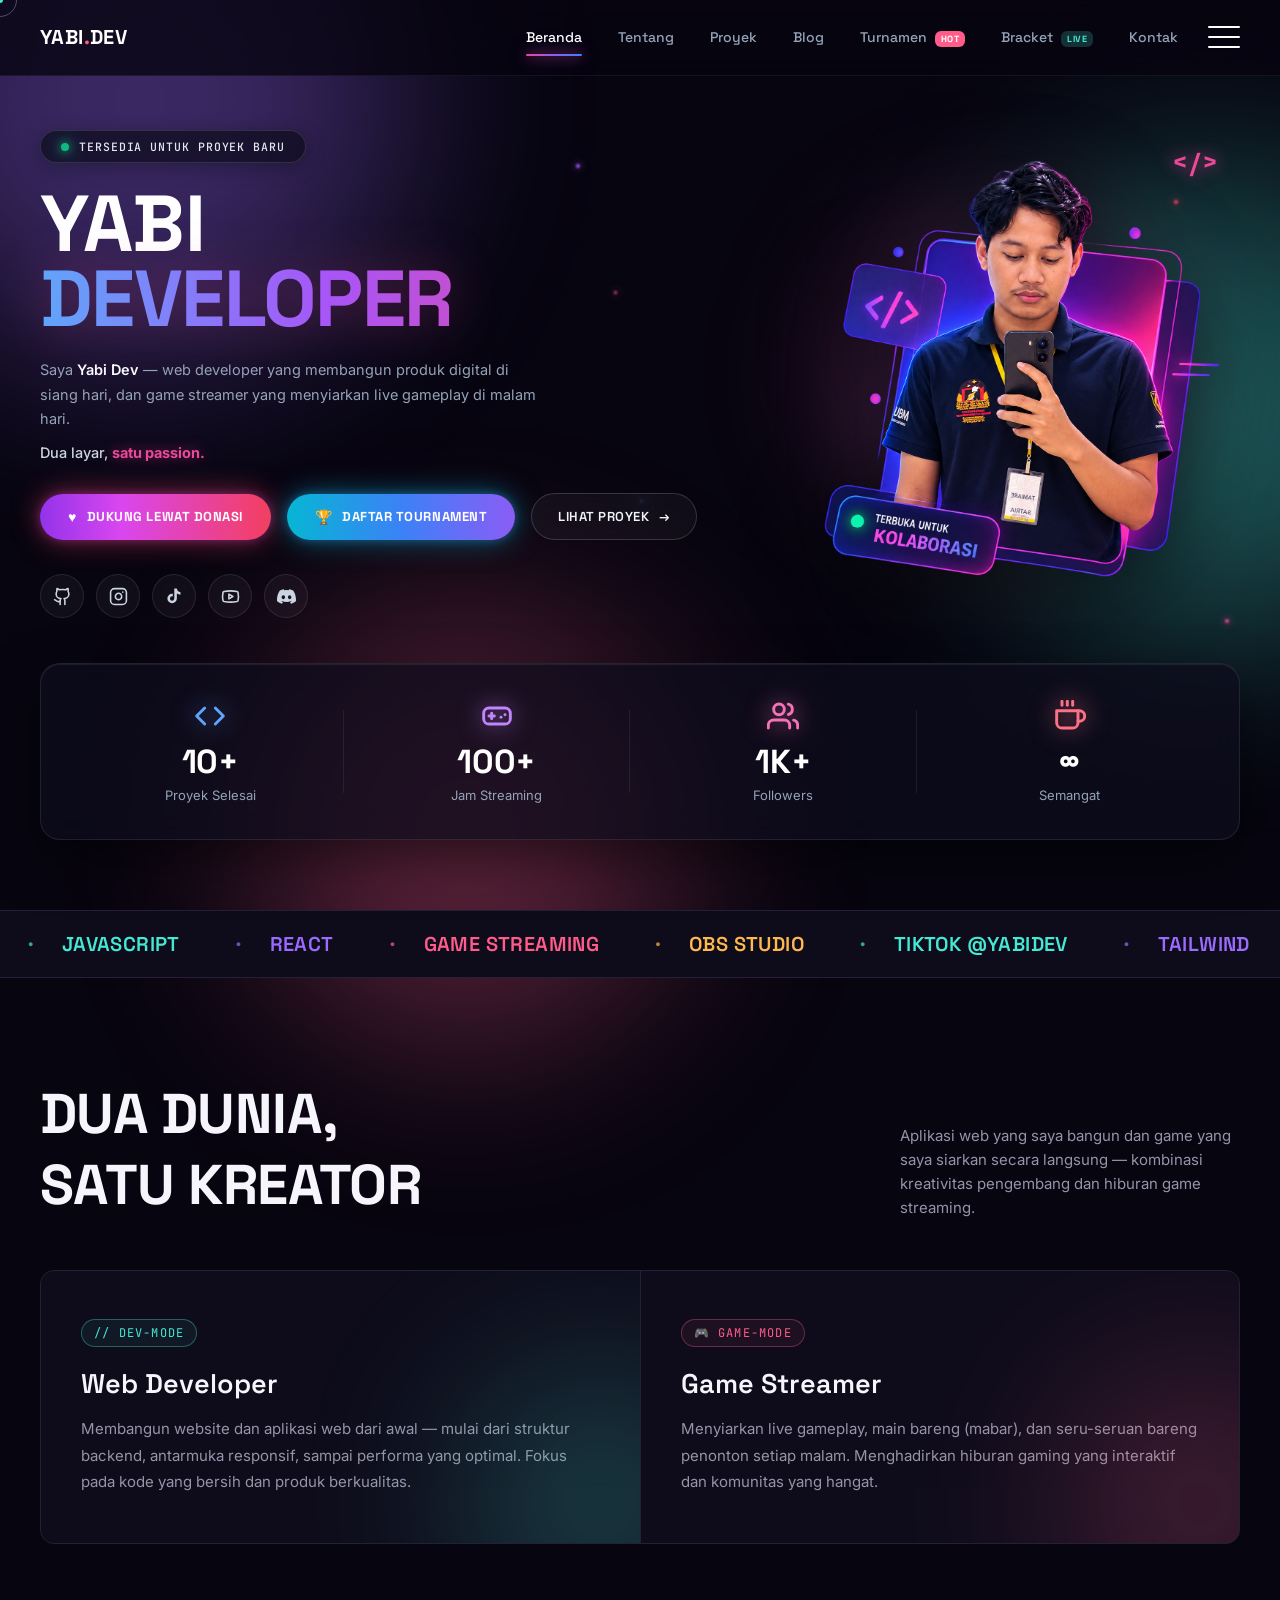
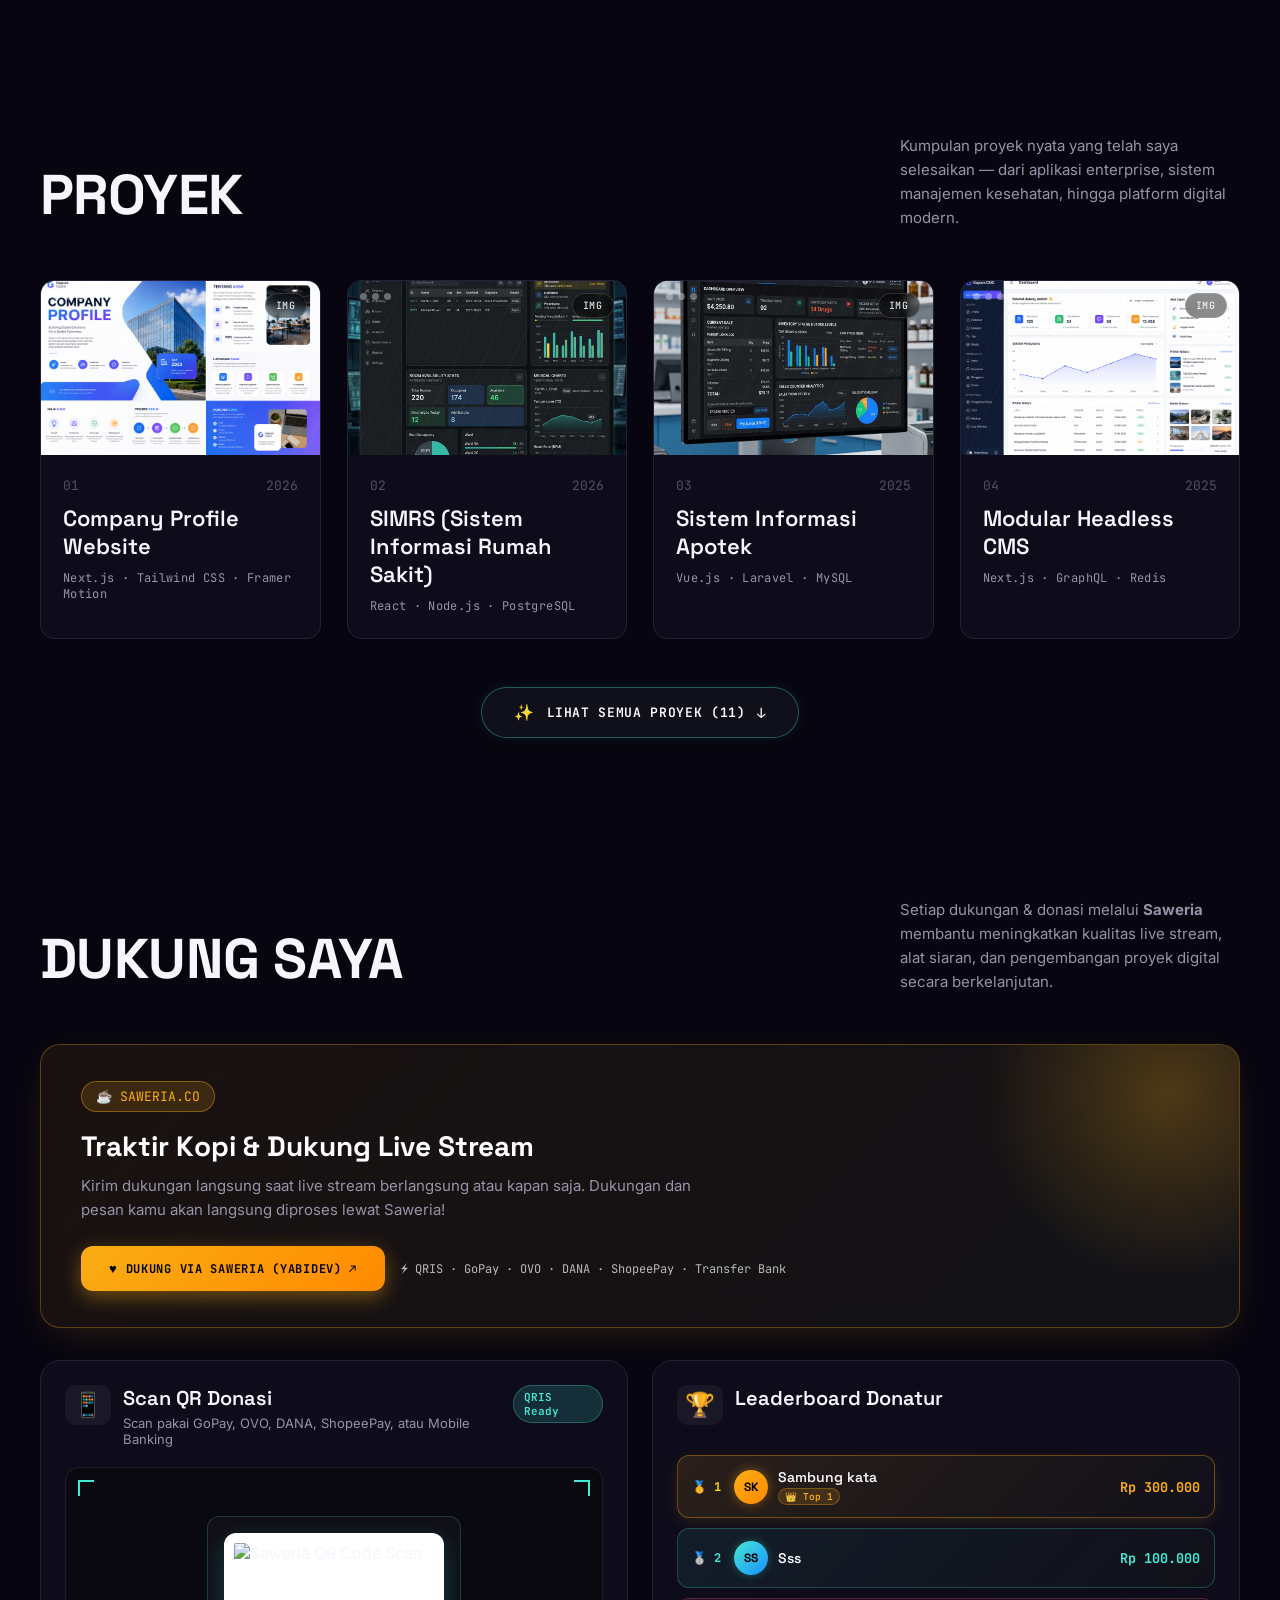
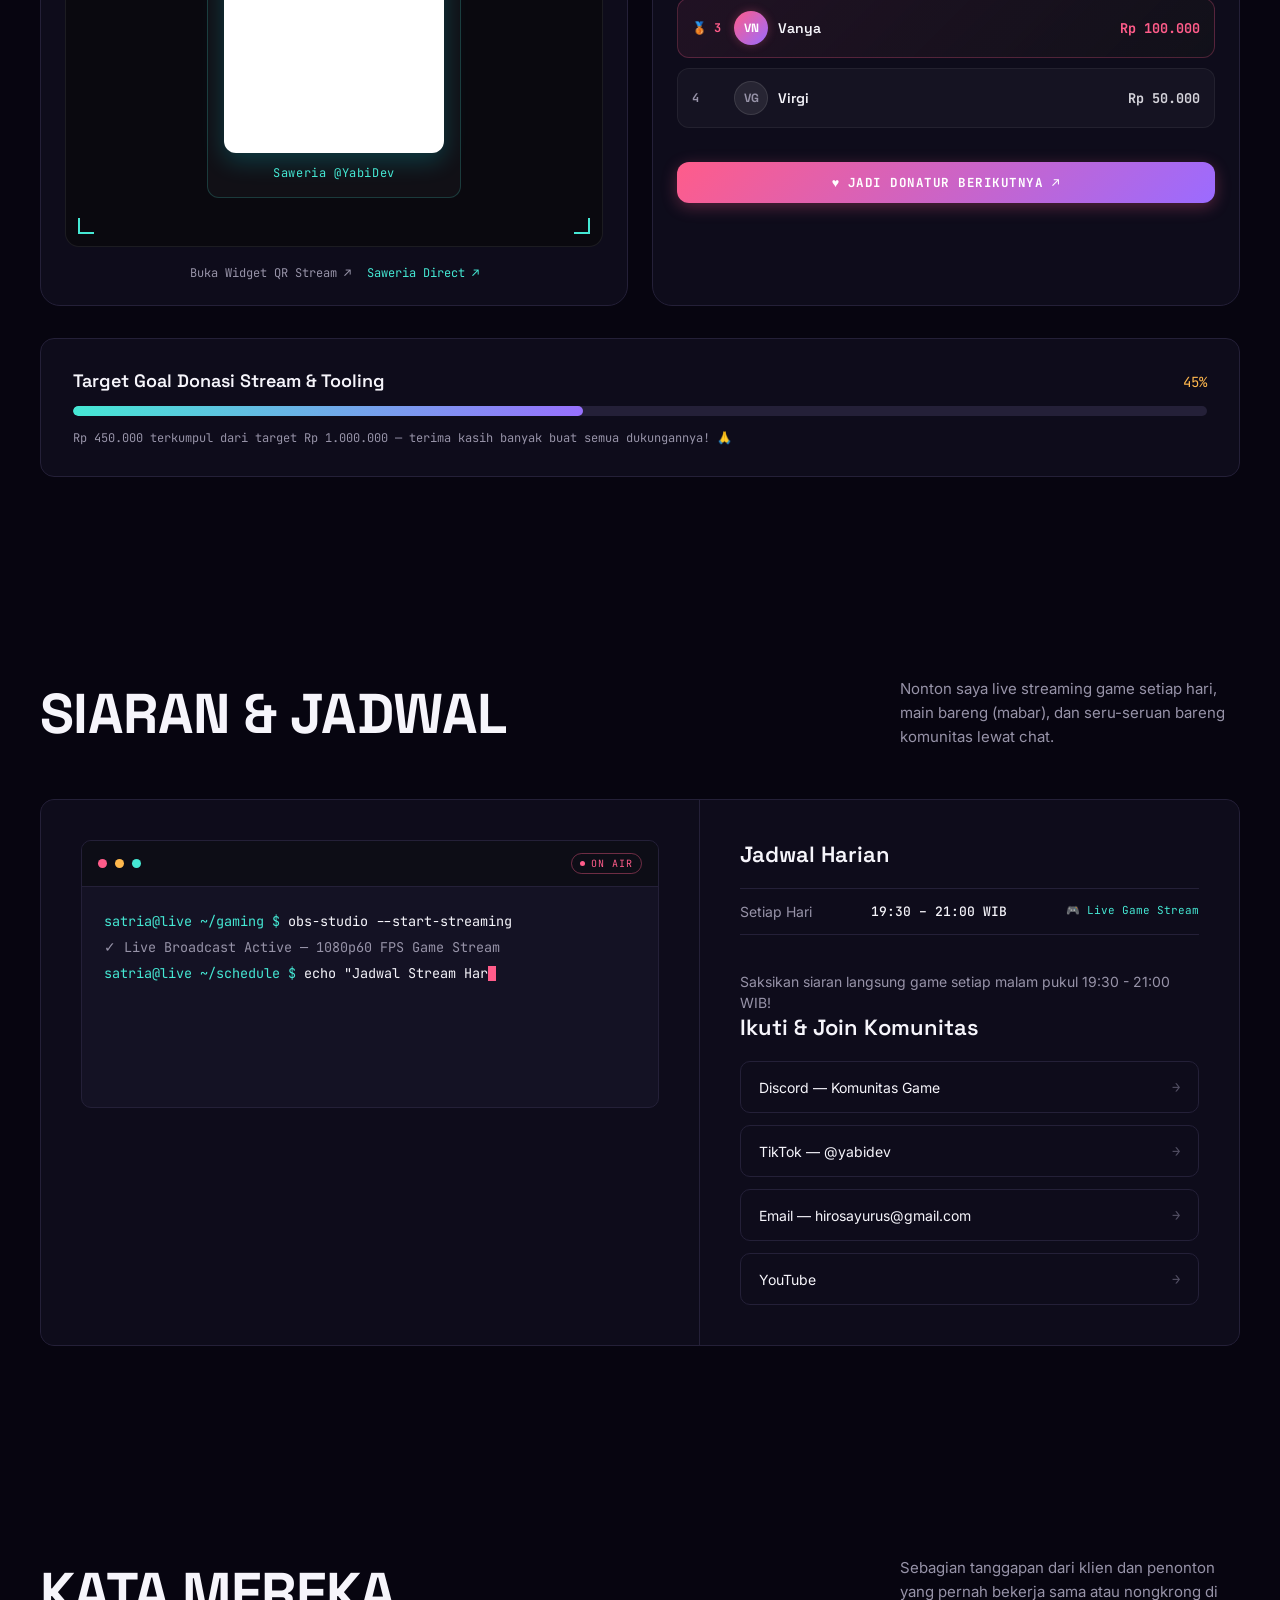
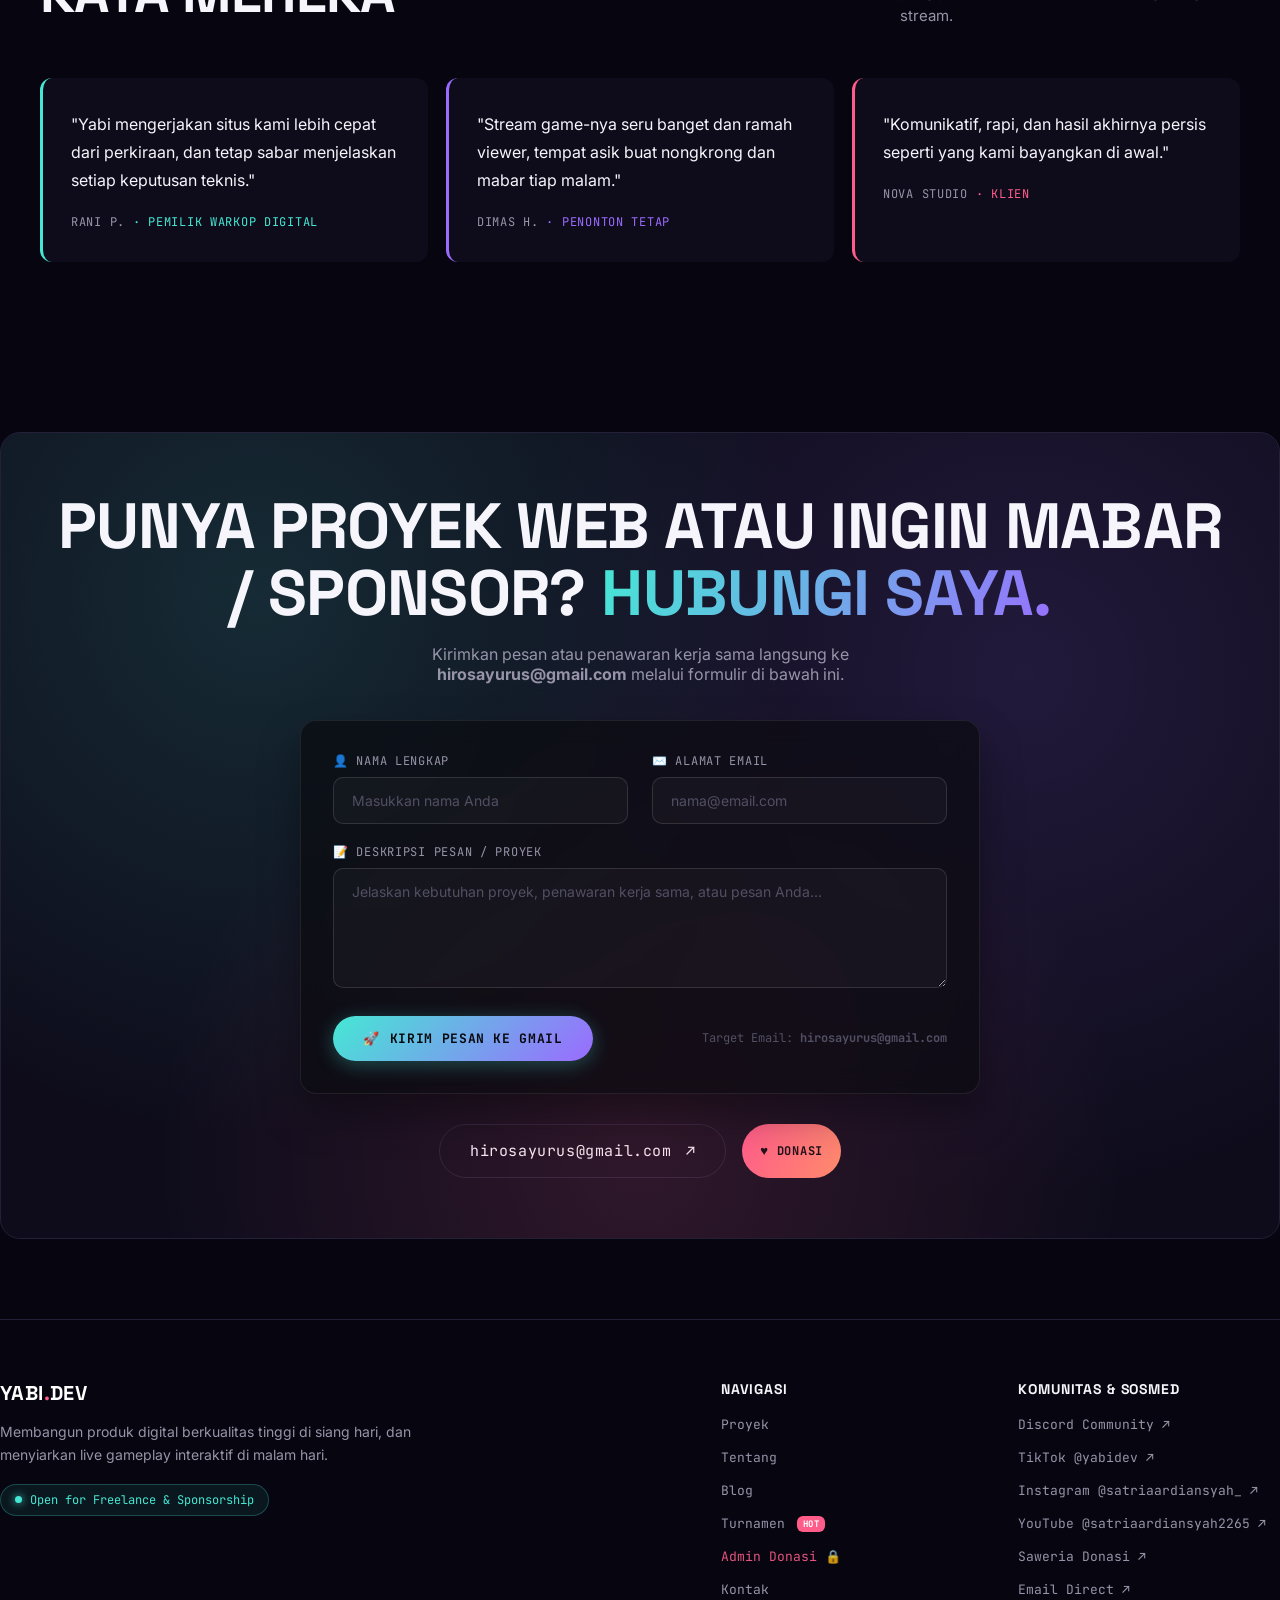
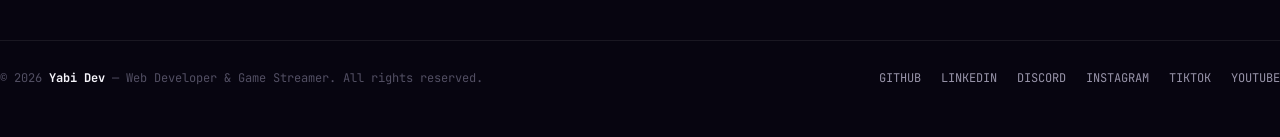
==== commit 6ce70778: "feat: add donation dashboard interface and Supabase integration for real-time leaderboards and goals" ====
--- a/index.html
+++ b/index.html
@@ -592,7 +592,7 @@
             <!-- <span class="widget-badge neon-pink"><span class="blink">●</span> LIVE</span> -->
           </div>
 
-          <div class="leaderboard-list">
+          <div class="leaderboard-list" id="leaderboardListContainer">
             <!-- Rank 1 -->
             <div class="lb-item rank-1">
               <div class="lb-left">
@@ -644,7 +644,7 @@
           </div>
 
           <div class="widget-footer-link">
-            <a href="https://saweria.co/YabiDev" target="_blank" rel="noopener" class="lb-action-btn">
+            <a href="https://saweria.co/YabiDev" target="_blank" rel="noopener" class="lb-action-btn" id="lbActionBtn">
               <span>♥</span> Jadi Donatur Berikutnya ↗
             </a>
           </div>
@@ -652,7 +652,7 @@
       </div>
 
       <!-- Goal Box -->
-      <div class="goal-box reveal">
+      <div class="goal-box reveal" id="goalBoxContainer">
         <div class="goal-top">
           <h4>Target Goal Donasi Stream & Tooling</h4>
           <span class="pct">45%</span>
@@ -799,6 +799,7 @@
               <a href="#about">Tentang</a>
               <a href="#stream">Blog</a>
               <a href="turnamen.html">Turnamen <span class="nav-tag">HOT</span></a>
+              <a href="dashboard-donasi.html" style="color:rgba(255,92,138,0.9);">Admin Donasi 🔒</a>
               <a href="#contact">Kontak</a>
             </div>
 
@@ -875,12 +876,14 @@
   </div>
 
   <!-- JavaScript Modules -->
+  <script src="https://cdn.jsdelivr.net/npm/@supabase/supabase-js@2"></script>
   <script src="js/cursor.js"></script>
   <script src="js/menu.js"></script>
   <script src="js/reveal.js"></script>
   <script src="js/terminal.js"></script>
   <script src="js/contact.js"></script>
   <script src="js/modal.js"></script>
+  <script src="js/donation.js"></script>
   <script src="js/main.js"></script>
 </body>
 
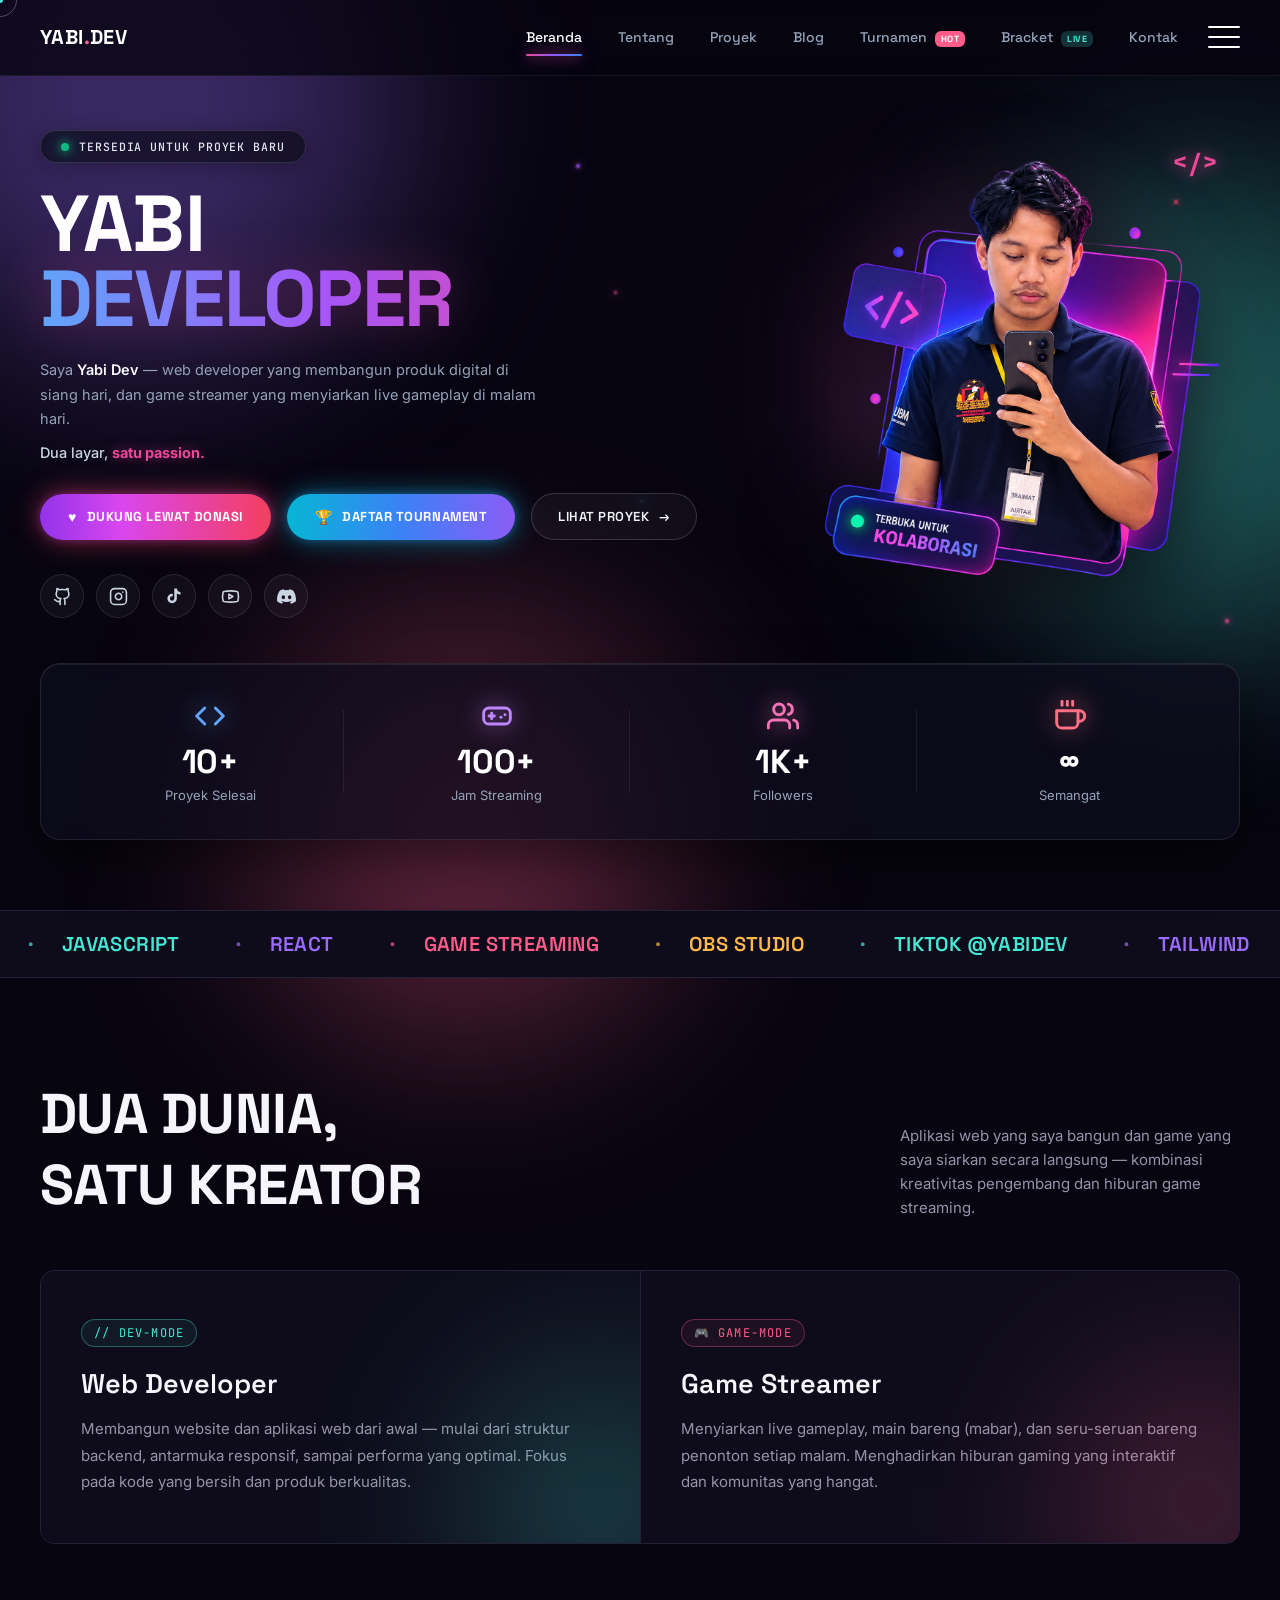
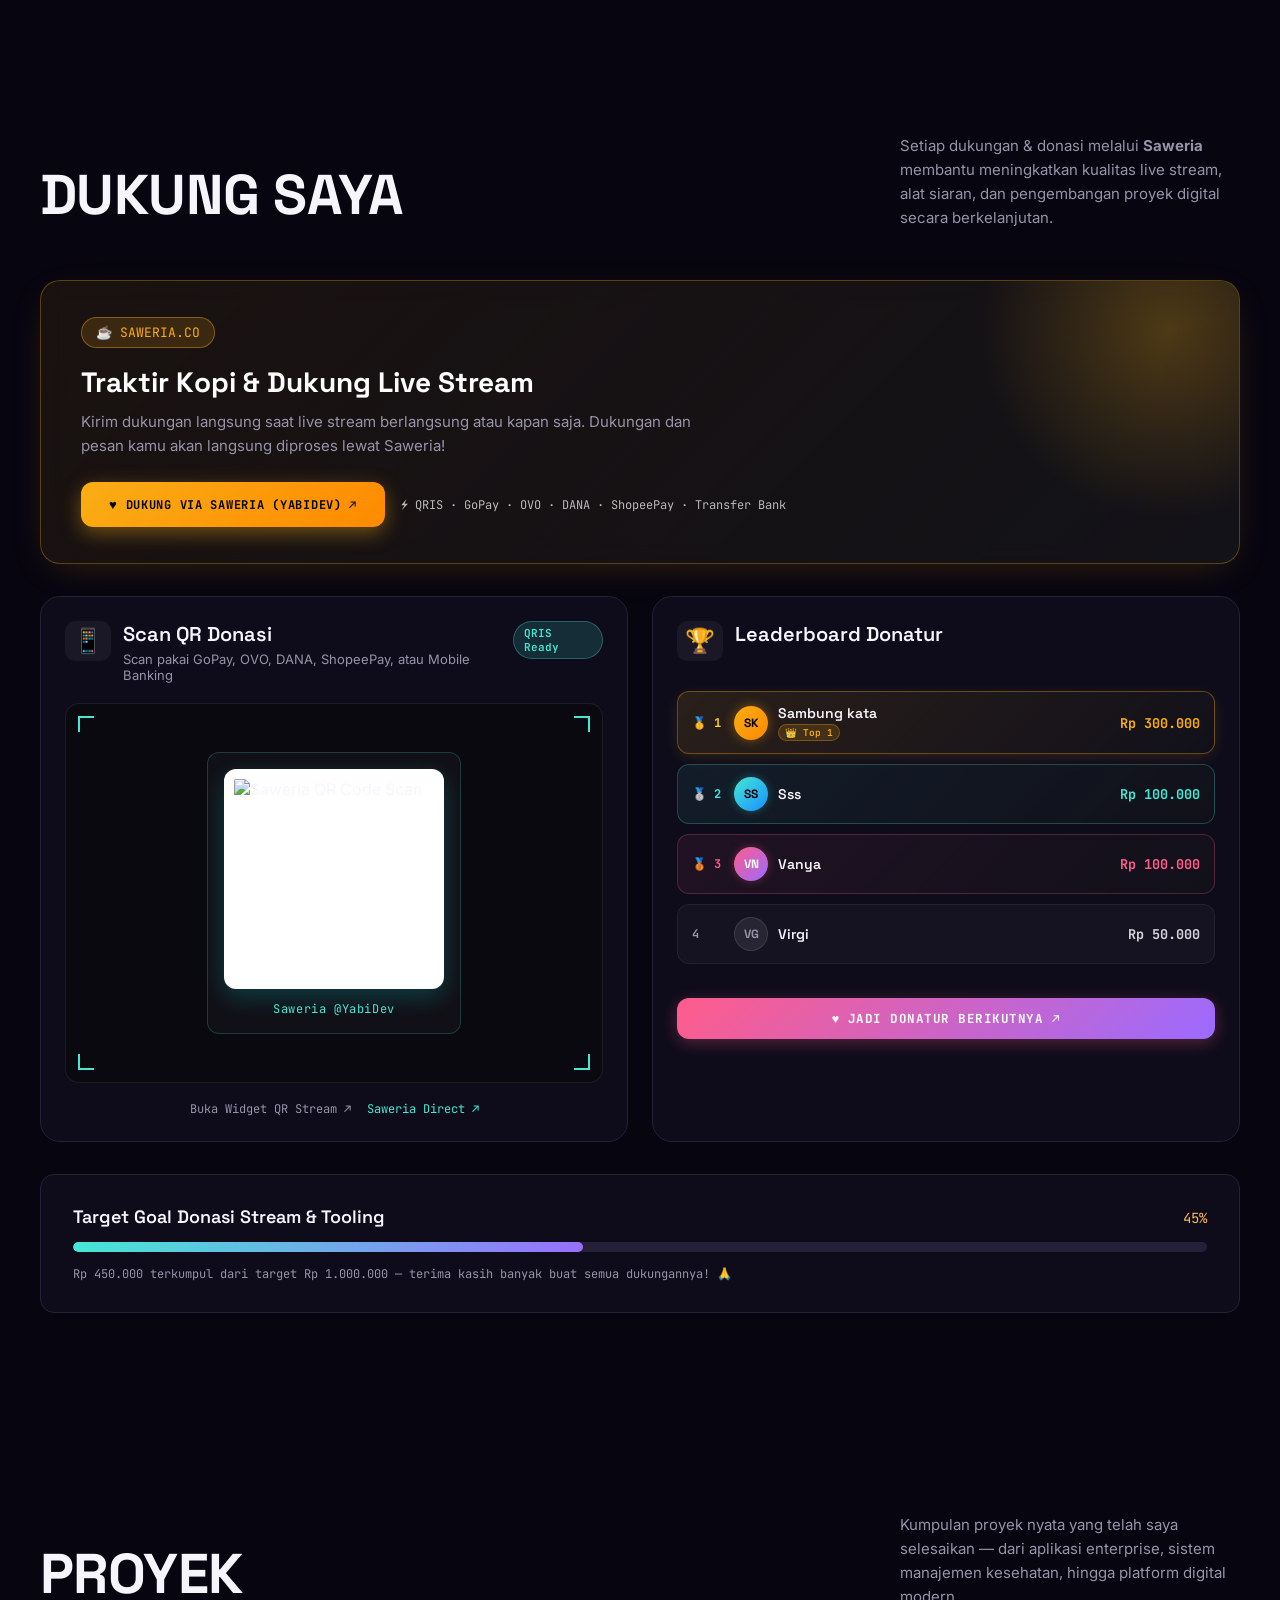
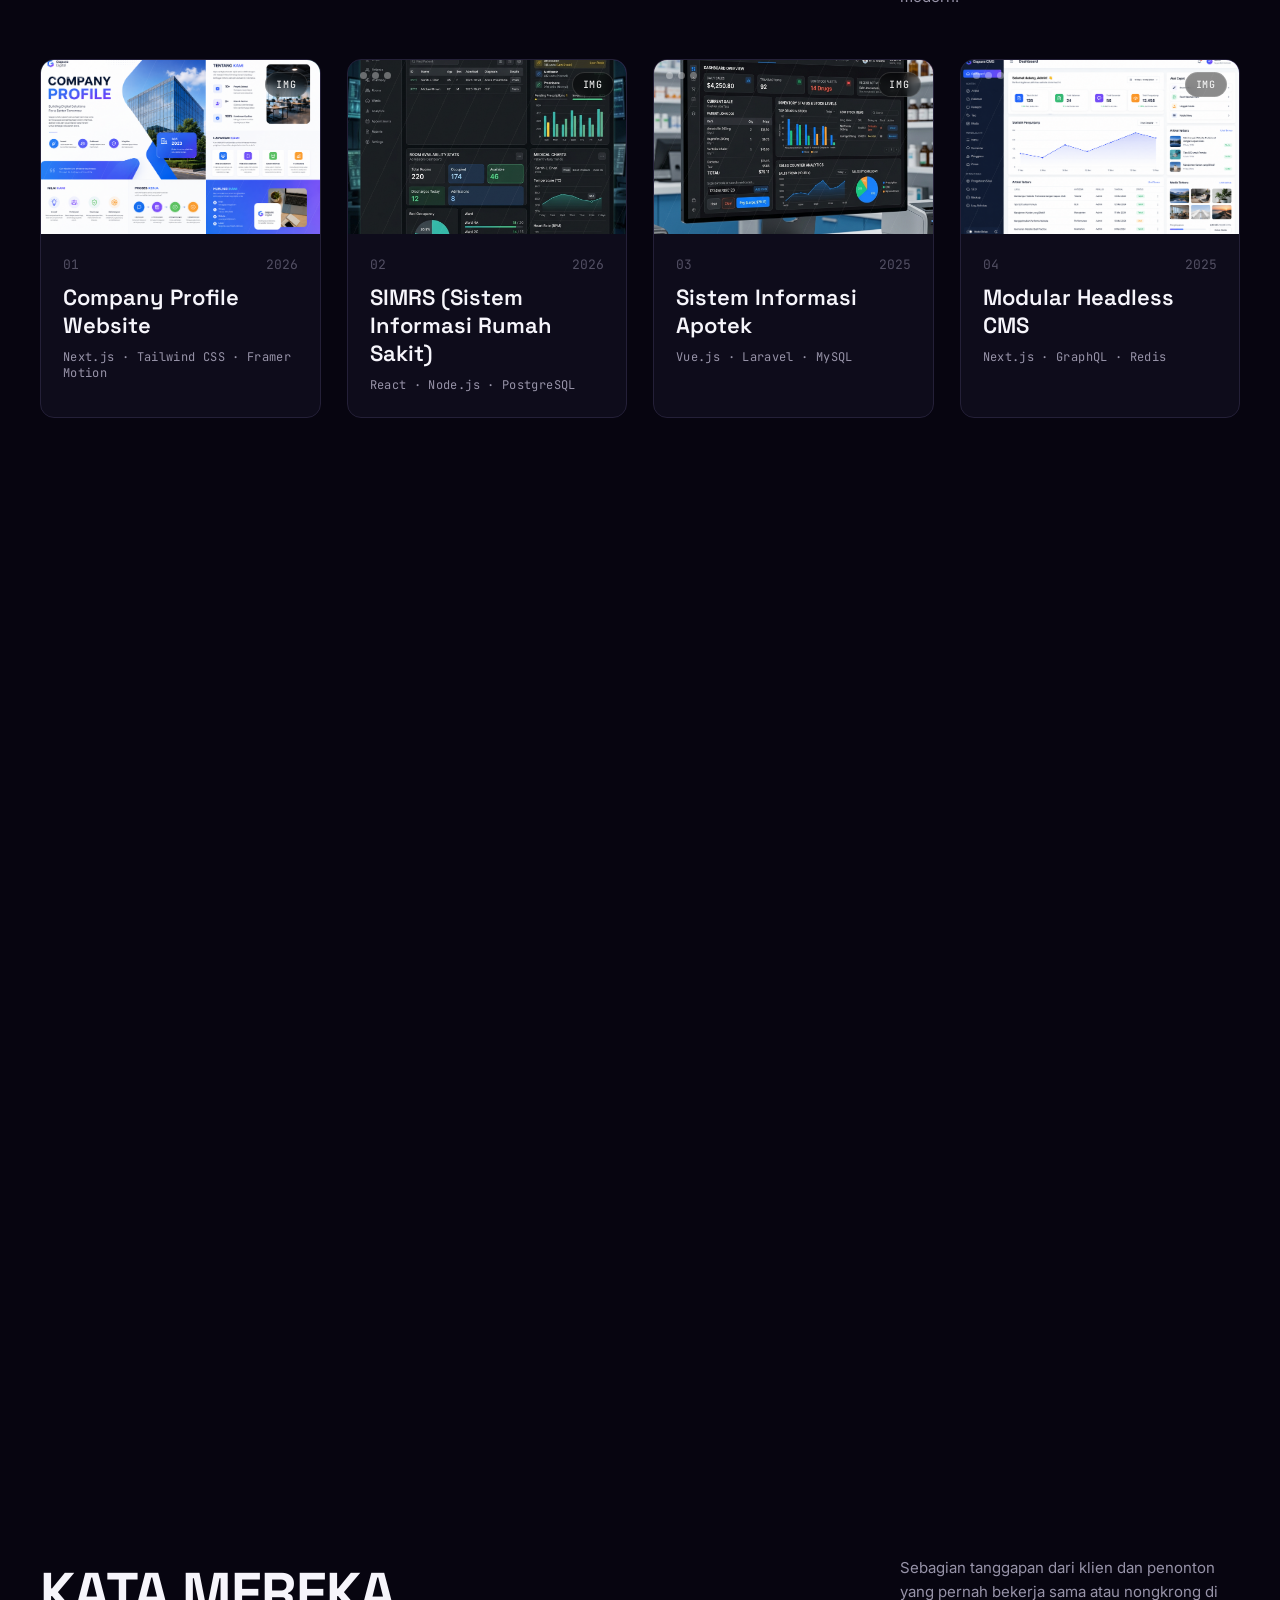
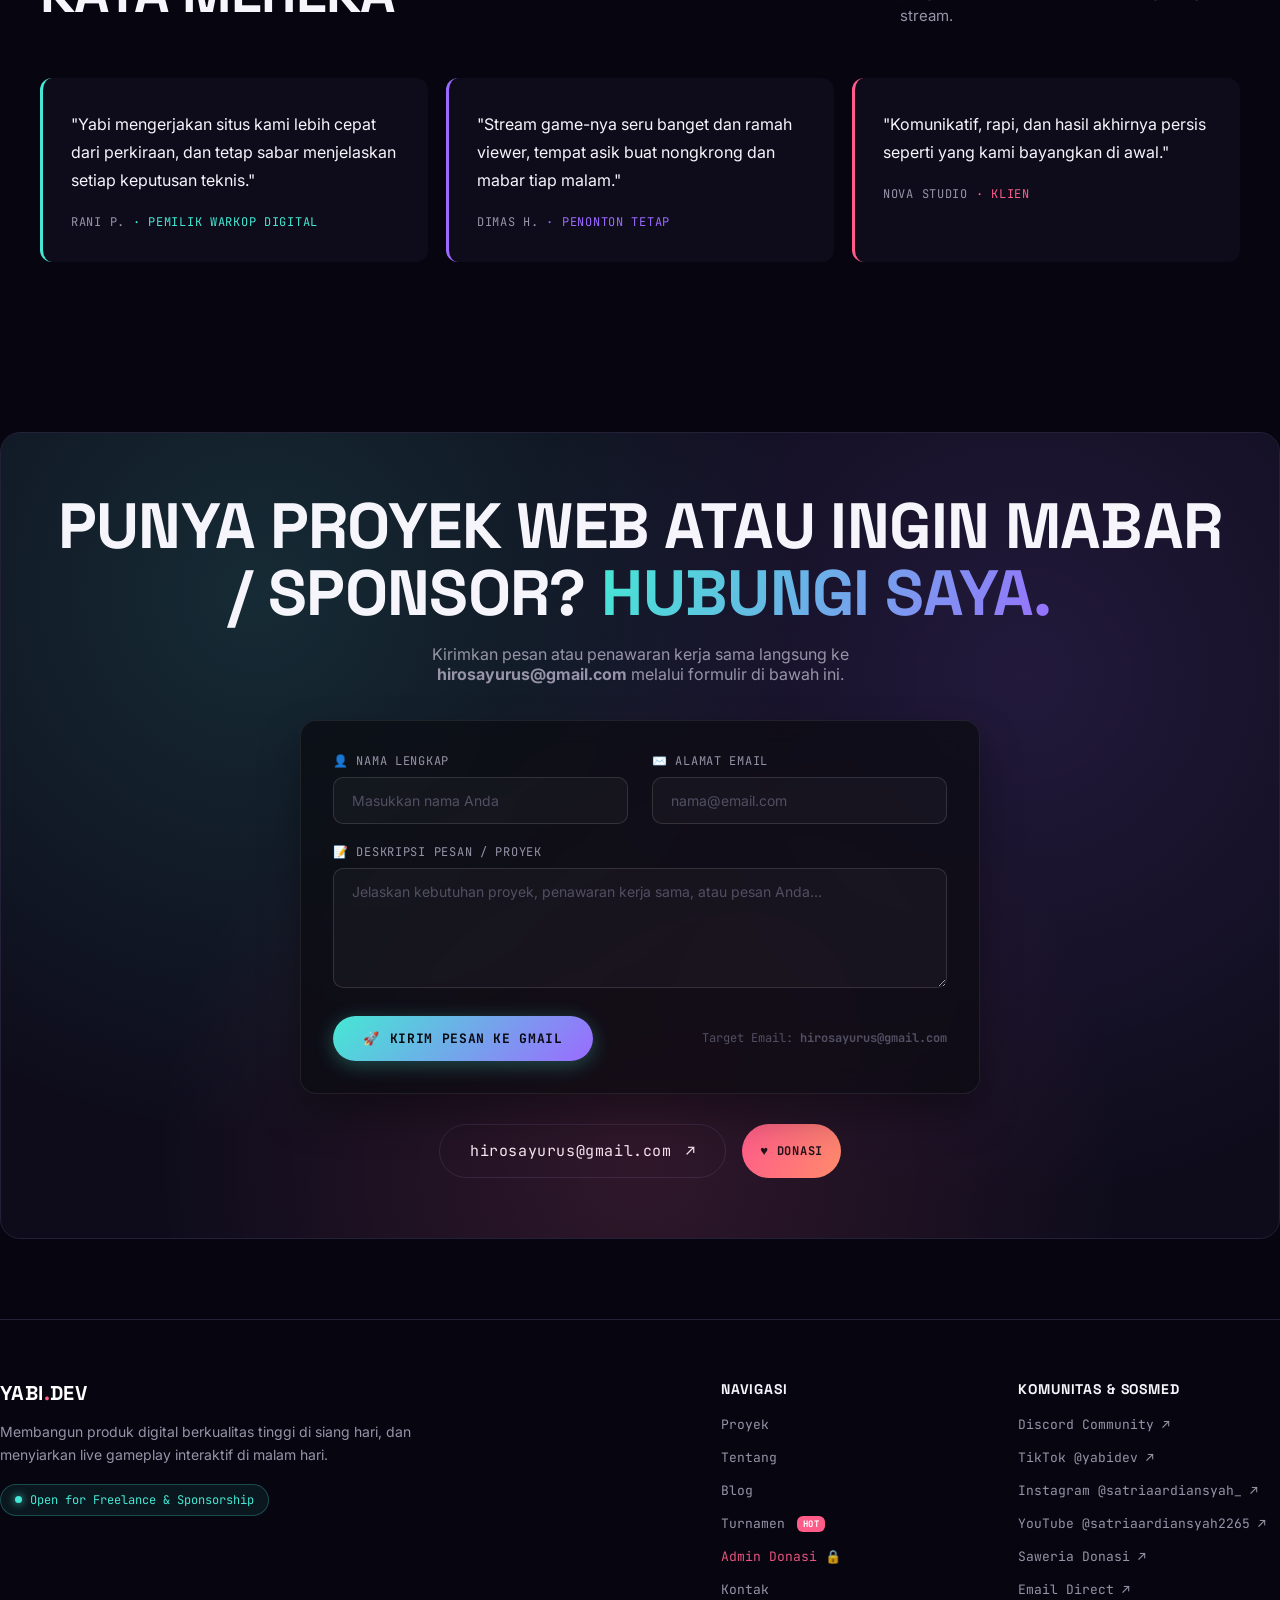
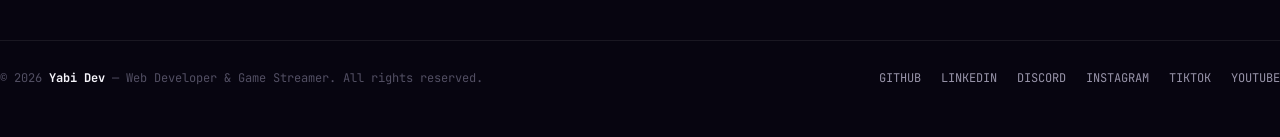
==== commit 43228615: "fix: pindah section" ====
--- a/index.html
+++ b/index.html
@@ -304,219 +304,6 @@
       </div>
     </section>
 
-    <!-- WORK SECTION -->
-    <section class="work wrap" id="work">
-      <div class="sec-head reveal">
-        <h2>PROYEK</h2>
-        <p>Kumpulan proyek nyata yang telah saya selesaikan — dari aplikasi enterprise, sistem manajemen kesehatan,
-          hingga platform digital modern.</p>
-      </div>
-
-      <div class="work-grid reveal" id="workGrid">
-        <!-- PROYEK 01: Company Profile -->
-        <a class="proj-card" href="#" data-title="Company Profile Website" data-type="IMG"
-          data-preview="assets/company-profile-2.png" data-year="2026"
-          data-stack="Next.js · Tailwind CSS · Framer Motion"
-          data-desc="Website profil perusahaan modern & interaktif dengan antarmuka futuristik, animasi smooth, katalog produk/layanan terstruktur, serta integrasi formulir kontak & CMS."
-          data-demo="https://example.com/company-profile"
-          data-github="https://github.com/satriaardiansyah/company-profile">
-          <div class="proj-media grad-a">
-            <img src="assets/company-profile-2.png" alt="Company Profile Website" class="proj-img" loading="lazy">
-            <div class="proj-browser"><span></span><span></span><span></span></div>
-            <div class="proj-badge">IMG</div>
-          </div>
-          <div class="proj-info">
-            <div class="proj-top"><span class="p-index mono">01</span><span class="p-year mono">2026</span></div>
-            <div class="proj-title">Company Profile Website</div>
-            <div class="proj-stack mono">Next.js · Tailwind CSS · Framer Motion</div>
-          </div>
-        </a>
-
-        <!-- PROYEK 02: SIMRS -->
-        <a class="proj-card" href="#" data-title="SIMRS — Sistem Informasi Rumah Sakit" data-type="IMG"
-          data-preview="assets/simrs.png" data-year="2026" data-stack="React · Node.js · PostgreSQL · WebSockets"
-          data-desc="Sistem Informasi Manajemen Rumah Sakit (SIMRS) terpadu untuk pengelolaan rawat jalan, rawat inap, antrean elektronik, Rekam Medis Elektronik (EMR), dan stok farmasi."
-          data-demo="https://example.com/simrs" data-github="https://github.com/satriaardiansyah/simrs">
-          <div class="proj-media grad-b">
-            <img src="assets/simrs.png" alt="SIMRS" class="proj-img" loading="lazy">
-            <div class="proj-browser"><span></span><span></span><span></span></div>
-            <div class="proj-badge">IMG</div>
-          </div>
-          <div class="proj-info">
-            <div class="proj-top"><span class="p-index mono">02</span><span class="p-year mono">2026</span></div>
-            <div class="proj-title">SIMRS (Sistem Informasi Rumah Sakit)</div>
-            <div class="proj-stack mono">React · Node.js · PostgreSQL</div>
-          </div>
-        </a>
-
-        <!-- PROYEK 03: Apotek -->
-        <a class="proj-card" href="#" data-title="Sistem Informasi & Kasir Apotek" data-type="IMG"
-          data-preview="assets/apotek.png" data-year="2025" data-stack="Vue.js · Laravel · MySQL · Chart.js"
-          data-desc="Aplikasi manajemen apotek berbasis web untuk pelacakan stok obat otomatis, peringatan kedaluwarsa batch, kasir POS cepat, serta laporan laba rugi real-time."
-          data-demo="https://example.com/apotek" data-github="https://github.com/satriaardiansyah/apotek-system">
-          <div class="proj-media grad-c">
-            <img src="assets/apotek.png" alt="Sistem Informasi Apotek" class="proj-img" loading="lazy">
-            <div class="proj-browser"><span></span><span></span><span></span></div>
-            <div class="proj-badge">IMG</div>
-          </div>
-          <div class="proj-info">
-            <div class="proj-top"><span class="p-index mono">03</span><span class="p-year mono">2025</span></div>
-            <div class="proj-title">Sistem Informasi Apotek</div>
-            <div class="proj-stack mono">Vue.js · Laravel · MySQL</div>
-          </div>
-        </a>
-
-        <!-- PROYEK 04: CMS -->
-        <a class="proj-card" href="#" data-title="Modular Headless CMS" data-type="IMG" data-preview="assets/cms-2.png"
-          data-year="2025" data-stack="Next.js · Headless CMS · GraphQL · Redis"
-          data-desc="Platform Content Management System (CMS) modular berkecepatan tinggi untuk penerbitan berita digital, manajemen media multi-penulis, serta API GraphQL terdesentralisasi."
-          data-demo="https://example.com/cms" data-github="https://github.com/satriaardiansyah/modular-cms">
-          <div class="proj-media grad-d">
-            <img src="assets/cms-2.png" alt="Modular Headless CMS" class="proj-img" loading="lazy">
-            <div class="proj-browser"><span></span><span></span><span></span></div>
-            <div class="proj-badge">IMG</div>
-          </div>
-          <div class="proj-info">
-            <div class="proj-top"><span class="p-index mono">04</span><span class="p-year mono">2025</span></div>
-            <div class="proj-title">Modular Headless CMS</div>
-            <div class="proj-stack mono">Next.js · GraphQL · Redis</div>
-          </div>
-        </a>
-
-        <!-- PROYEK 05: HRIS -->
-        <a class="proj-card" href="#" data-title="HRIS — Human Resource Portal" data-type="IMG"
-          data-preview="assets/hris.png" data-year="2025" data-stack="React · Express.js · PostgreSQL · Tailwind"
-          data-desc="Sistem Human Resource Information System (HRIS) enterprise untuk manajemen database pegawai, kalkulasi penggajian (payroll), pengajuan cuti online, dan KPI karyawan."
-          data-demo="https://example.com/hris" data-github="https://github.com/satriaardiansyah/hris-portal">
-          <div class="proj-media grad-e">
-            <img src="assets/hris.png" alt="HRIS Enterprise" class="proj-img" loading="lazy">
-            <div class="proj-browser"><span></span><span></span><span></span></div>
-            <div class="proj-badge">IMG</div>
-          </div>
-          <div class="proj-info">
-            <div class="proj-top"><span class="p-index mono">05</span><span class="p-year mono">2025</span></div>
-            <div class="proj-title">HRIS Enterprise Portal</div>
-            <div class="proj-stack mono">React · Express.js · PostgreSQL</div>
-          </div>
-        </a>
-
-        <!-- PROYEK 06: E Recruitment -->
-        <a class="proj-card" href="#" data-title="E-Recruitment & ATS System" data-type="IMG"
-          data-preview="assets/e-recruitment.png" data-year="2025" data-stack="Laravel · Vue.js · MySQL · Tailwind"
-          data-desc="Portal rekrutmen online terintegrasi dengan Applicant Tracking System (ATS), alur wawancara multi-tahap, penilaian kandidat otomatis, serta portal lamaran kerja interaktif."
-          data-demo="https://example.com/e-recruitment" data-github="https://github.com/satriaardiansyah/e-recruitment">
-          <div class="proj-media grad-a">
-            <img src="assets/e-recruitment.png" alt="E-Recruitment" class="proj-img" loading="lazy">
-            <div class="proj-browser"><span></span><span></span><span></span></div>
-            <div class="proj-badge">IMG</div>
-          </div>
-          <div class="proj-info">
-            <div class="proj-top"><span class="p-index mono">06</span><span class="p-year mono">2025</span></div>
-            <div class="proj-title">E-Recruitment Platform</div>
-            <div class="proj-stack mono">Laravel · Vue.js · MySQL</div>
-          </div>
-        </a>
-
-        <!-- PROYEK 07: POS -->
-        <a class="proj-card" href="#" data-title="POS System — Kasir Digital" data-type="IMG"
-          data-preview="assets/pos.png" data-year="2025" data-stack="React · Node.js · MongoDB · QRIS API"
-          data-desc="Sistem Kasir Point of Sale (POS) modern untuk ritel & F&B dengan antarmuka sentuh cepat, integrasi pembayaran QRIS & E-Wallet, serta laporan omset otomatis."
-          data-demo="https://example.com/pos-system" data-github="https://github.com/satriaardiansyah/pos-system">
-          <div class="proj-media grad-b">
-            <img src="assets/pos.png" alt="POS System" class="proj-img" loading="lazy">
-            <div class="proj-browser"><span></span><span></span><span></span></div>
-            <div class="proj-badge">IMG</div>
-          </div>
-          <div class="proj-info">
-            <div class="proj-top"><span class="p-index mono">07</span><span class="p-year mono">2025</span></div>
-            <div class="proj-title">POS (Point of Sale) System</div>
-            <div class="proj-stack mono">React · Node.js · MongoDB</div>
-          </div>
-        </a>
-
-        <!-- PROYEK 08: ERP -->
-        <a class="proj-card" href="#" data-title="ERP — Enterprise Resource Planning" data-type="IMG"
-          data-preview="assets/proyek-  erp.png" data-year="2024" data-stack="Next.js · NestJS · PostgreSQL · Docker"
-          data-desc="Solusi ERP skala besar untuk otomatisasi rantai pasokan, pengadaan barang, akuntansi keuangan, pengelolaan inventaris gudang, serta analitik bisnis terpusat."
-          data-demo="https://example.com/erp" data-github="https://github.com/satriaardiansyah/erp-system">
-          <div class="proj-media grad-c">
-            <img src="assets/proyek-erp.png" alt="ERP Solution" class="proj-img" loading="lazy">
-            <div class="proj-browser"><span></span><span></span><span></span></div>
-            <div class="proj-badge">IMG</div>
-          </div>
-          <div class="proj-info">
-            <div class="proj-top"><span class="p-index mono">08</span><span class="p-year mono">2024</span></div>
-            <div class="proj-title">ERP Enterprise Solution</div>
-            <div class="proj-stack mono">Next.js · NestJS · PostgreSQL</div>
-          </div>
-        </a>
-
-        <!-- PROYEK 09: Absensi Karyawan -->
-        <a class="proj-card" href="#" data-title="Sistem Absensi Karyawan & Presensi" data-type="IMG"
-          data-preview="assets/absensi.png" data-year="2024"
-          data-stack="React Native · Express.js · Firebase · Geofencing"
-          data-desc="Aplikasi presensi kehadiran karyawan dengan verifikasi GPS Geofencing dan biometrik wajah, laporan jam kerja otomatis, serta manajemen shift."
-          data-demo="https://example.com/absensi-karyawan"
-          data-github="https://github.com/satriaardiansyah/absensi-karyawan">
-          <div class="proj-media grad-d">
-            <img src="assets/absensi.png" alt="Absensi Karyawan" class="proj-img" loading="lazy">
-            <div class="proj-browser"><span></span><span></span><span></span></div>
-            <div class="proj-badge">IMG</div>
-          </div>
-          <div class="proj-info">
-            <div class="proj-top"><span class="p-index mono">09</span><span class="p-year mono">2024</span></div>
-            <div class="proj-title">Sistem Absensi Karyawan</div>
-            <div class="proj-stack mono">React Native · Express · Firebase</div>
-          </div>
-        </a>
-
-        <!-- PROYEK 10: Rekomendasi Wisata -->
-        <a class="proj-card" href="#" data-title="Platform Rekomendasi Wisata" data-type="IMG"
-          data-preview="assets/rekomendasi-wisata.png" data-year="2024"
-          data-stack="Next.js · Python FastAPI · Mapbox · Tailwind"
-          data-desc="Platform rekomendasi destinasi wisata berbasis kecerdasan buatan (AI) dan geolokasi. Menyediakan peta interaktif, ulasan pengguna, dan perencana itinerary perjalanan."
-          data-demo="https://example.com/rekomendasi-wisata"
-          data-github="https://github.com/satriaardiansyah/rekomendasi-wisata">
-          <div class="proj-media grad-e">
-            <img src="assets/rekomendasi-wisata.png" alt="Rekomendasi Wisata" class="proj-img" loading="lazy">
-            <div class="proj-browser"><span></span><span></span><span></span></div>
-            <div class="proj-badge">IMG</div>
-          </div>
-          <div class="proj-info">
-            <div class="proj-top"><span class="p-index mono">10</span><span class="p-year mono">2024</span></div>
-            <div class="proj-title">Rekomendasi Wisata & Destinasi</div>
-            <div class="proj-stack mono">Next.js · Python FastAPI · Mapbox</div>
-          </div>
-        </a>
-
-        <!-- PROYEK 11: Adopsi Hewan -->
-        <a class="proj-card" href="#" data-title="Platform Adopsi & Rescue Hewan" data-type="IMG"
-          data-preview="assets/adopsi-hewan.png" data-year="2024" data-stack="React · Node.js · MySQL · Tailwind"
-          data-desc="Platform adopsi dan penyelamatan hewan peliharaan yang menghubungkan shelter hewan dengan calon adopter. Dilengkapi filtering ras/umur, formulir adopsi, & donasi rescue."
-          data-demo="https://example.com/adopsi-hewan" data-github="https://github.com/satriaardiansyah/adopsi-hewan">
-          <div class="proj-media grad-a">
-            <img src="assets/adopsi-hewan.png" alt="Adopsi Hewan" class="proj-img" loading="lazy">
-            <div class="proj-browser"><span></span><span></span><span></span></div>
-            <div class="proj-badge">IMG</div>
-          </div>
-          <div class="proj-info">
-            <div class="proj-top"><span class="p-index mono">11</span><span class="p-year mono">2024</span></div>
-            <div class="proj-title">Platform Adopsi Hewan</div>
-            <div class="proj-stack mono">React · Node.js · MySQL</div>
-          </div>
-        </a>
-      </div>
-
-      <!-- Show More Projects Button -->
-      <div class="work-more-wrap reveal">
-        <button type="button" id="btnToggleProjects" class="btn-more-projects" aria-expanded="false">
-          <span class="btn-more-icon">✨</span>
-          <span class="btn-more-text">Lihat Semua Proyek (11)</span>
-          <span class="btn-more-arrow">↓</span>
-        </button>
-      </div>
-    </section>
-
     <!-- SUPPORT / DONATE SECTION -->
     <section class="support wrap" id="support">
       <div class="sec-head reveal">
@@ -662,6 +449,219 @@
         </div>
         <div class="goal-note">Rp 450.000 terkumpul dari target Rp 1.000.000 — terima kasih banyak buat semua
           dukungannya! 🙏</div>
+      </div>
+    </section>
+
+    <!-- WORK SECTION -->
+    <section class="work wrap" id="work">
+      <div class="sec-head reveal">
+        <h2>PROYEK</h2>
+        <p>Kumpulan proyek nyata yang telah saya selesaikan — dari aplikasi enterprise, sistem manajemen kesehatan,
+          hingga platform digital modern.</p>
+      </div>
+
+      <div class="work-grid reveal" id="workGrid">
+        <!-- PROYEK 01: Company Profile -->
+        <a class="proj-card" href="#" data-title="Company Profile Website" data-type="IMG"
+          data-preview="assets/company-profile-2.png" data-year="2026"
+          data-stack="Next.js · Tailwind CSS · Framer Motion"
+          data-desc="Website profil perusahaan modern & interaktif dengan antarmuka futuristik, animasi smooth, katalog produk/layanan terstruktur, serta integrasi formulir kontak & CMS."
+          data-demo="https://example.com/company-profile"
+          data-github="https://github.com/satriaardiansyah/company-profile">
+          <div class="proj-media grad-a">
+            <img src="assets/company-profile-2.png" alt="Company Profile Website" class="proj-img" loading="lazy">
+            <div class="proj-browser"><span></span><span></span><span></span></div>
+            <div class="proj-badge">IMG</div>
+          </div>
+          <div class="proj-info">
+            <div class="proj-top"><span class="p-index mono">01</span><span class="p-year mono">2026</span></div>
+            <div class="proj-title">Company Profile Website</div>
+            <div class="proj-stack mono">Next.js · Tailwind CSS · Framer Motion</div>
+          </div>
+        </a>
+
+        <!-- PROYEK 02: SIMRS -->
+        <a class="proj-card" href="#" data-title="SIMRS — Sistem Informasi Rumah Sakit" data-type="IMG"
+          data-preview="assets/simrs.png" data-year="2026" data-stack="React · Node.js · PostgreSQL · WebSockets"
+          data-desc="Sistem Informasi Manajemen Rumah Sakit (SIMRS) terpadu untuk pengelolaan rawat jalan, rawat inap, antrean elektronik, Rekam Medis Elektronik (EMR), dan stok farmasi."
+          data-demo="https://example.com/simrs" data-github="https://github.com/satriaardiansyah/simrs">
+          <div class="proj-media grad-b">
+            <img src="assets/simrs.png" alt="SIMRS" class="proj-img" loading="lazy">
+            <div class="proj-browser"><span></span><span></span><span></span></div>
+            <div class="proj-badge">IMG</div>
+          </div>
+          <div class="proj-info">
+            <div class="proj-top"><span class="p-index mono">02</span><span class="p-year mono">2026</span></div>
+            <div class="proj-title">SIMRS (Sistem Informasi Rumah Sakit)</div>
+            <div class="proj-stack mono">React · Node.js · PostgreSQL</div>
+          </div>
+        </a>
+
+        <!-- PROYEK 03: Apotek -->
+        <a class="proj-card" href="#" data-title="Sistem Informasi & Kasir Apotek" data-type="IMG"
+          data-preview="assets/apotek.png" data-year="2025" data-stack="Vue.js · Laravel · MySQL · Chart.js"
+          data-desc="Aplikasi manajemen apotek berbasis web untuk pelacakan stok obat otomatis, peringatan kedaluwarsa batch, kasir POS cepat, serta laporan laba rugi real-time."
+          data-demo="https://example.com/apotek" data-github="https://github.com/satriaardiansyah/apotek-system">
+          <div class="proj-media grad-c">
+            <img src="assets/apotek.png" alt="Sistem Informasi Apotek" class="proj-img" loading="lazy">
+            <div class="proj-browser"><span></span><span></span><span></span></div>
+            <div class="proj-badge">IMG</div>
+          </div>
+          <div class="proj-info">
+            <div class="proj-top"><span class="p-index mono">03</span><span class="p-year mono">2025</span></div>
+            <div class="proj-title">Sistem Informasi Apotek</div>
+            <div class="proj-stack mono">Vue.js · Laravel · MySQL</div>
+          </div>
+        </a>
+
+        <!-- PROYEK 04: CMS -->
+        <a class="proj-card" href="#" data-title="Modular Headless CMS" data-type="IMG" data-preview="assets/cms-2.png"
+          data-year="2025" data-stack="Next.js · Headless CMS · GraphQL · Redis"
+          data-desc="Platform Content Management System (CMS) modular berkecepatan tinggi untuk penerbitan berita digital, manajemen media multi-penulis, serta API GraphQL terdesentralisasi."
+          data-demo="https://example.com/cms" data-github="https://github.com/satriaardiansyah/modular-cms">
+          <div class="proj-media grad-d">
+            <img src="assets/cms-2.png" alt="Modular Headless CMS" class="proj-img" loading="lazy">
+            <div class="proj-browser"><span></span><span></span><span></span></div>
+            <div class="proj-badge">IMG</div>
+          </div>
+          <div class="proj-info">
+            <div class="proj-top"><span class="p-index mono">04</span><span class="p-year mono">2025</span></div>
+            <div class="proj-title">Modular Headless CMS</div>
+            <div class="proj-stack mono">Next.js · GraphQL · Redis</div>
+          </div>
+        </a>
+
+        <!-- PROYEK 05: HRIS -->
+        <a class="proj-card" href="#" data-title="HRIS — Human Resource Portal" data-type="IMG"
+          data-preview="assets/hris.png" data-year="2025" data-stack="React · Express.js · PostgreSQL · Tailwind"
+          data-desc="Sistem Human Resource Information System (HRIS) enterprise untuk manajemen database pegawai, kalkulasi penggajian (payroll), pengajuan cuti online, dan KPI karyawan."
+          data-demo="https://example.com/hris" data-github="https://github.com/satriaardiansyah/hris-portal">
+          <div class="proj-media grad-e">
+            <img src="assets/hris.png" alt="HRIS Enterprise" class="proj-img" loading="lazy">
+            <div class="proj-browser"><span></span><span></span><span></span></div>
+            <div class="proj-badge">IMG</div>
+          </div>
+          <div class="proj-info">
+            <div class="proj-top"><span class="p-index mono">05</span><span class="p-year mono">2025</span></div>
+            <div class="proj-title">HRIS Enterprise Portal</div>
+            <div class="proj-stack mono">React · Express.js · PostgreSQL</div>
+          </div>
+        </a>
+
+        <!-- PROYEK 06: E Recruitment -->
+        <a class="proj-card" href="#" data-title="E-Recruitment & ATS System" data-type="IMG"
+          data-preview="assets/e-recruitment.png" data-year="2025" data-stack="Laravel · Vue.js · MySQL · Tailwind"
+          data-desc="Portal rekrutmen online terintegrasi dengan Applicant Tracking System (ATS), alur wawancara multi-tahap, penilaian kandidat otomatis, serta portal lamaran kerja interaktif."
+          data-demo="https://example.com/e-recruitment" data-github="https://github.com/satriaardiansyah/e-recruitment">
+          <div class="proj-media grad-a">
+            <img src="assets/e-recruitment.png" alt="E-Recruitment" class="proj-img" loading="lazy">
+            <div class="proj-browser"><span></span><span></span><span></span></div>
+            <div class="proj-badge">IMG</div>
+          </div>
+          <div class="proj-info">
+            <div class="proj-top"><span class="p-index mono">06</span><span class="p-year mono">2025</span></div>
+            <div class="proj-title">E-Recruitment Platform</div>
+            <div class="proj-stack mono">Laravel · Vue.js · MySQL</div>
+          </div>
+        </a>
+
+        <!-- PROYEK 07: POS -->
+        <a class="proj-card" href="#" data-title="POS System — Kasir Digital" data-type="IMG"
+          data-preview="assets/pos.png" data-year="2025" data-stack="React · Node.js · MongoDB · QRIS API"
+          data-desc="Sistem Kasir Point of Sale (POS) modern untuk ritel & F&B dengan antarmuka sentuh cepat, integrasi pembayaran QRIS & E-Wallet, serta laporan omset otomatis."
+          data-demo="https://example.com/pos-system" data-github="https://github.com/satriaardiansyah/pos-system">
+          <div class="proj-media grad-b">
+            <img src="assets/pos.png" alt="POS System" class="proj-img" loading="lazy">
+            <div class="proj-browser"><span></span><span></span><span></span></div>
+            <div class="proj-badge">IMG</div>
+          </div>
+          <div class="proj-info">
+            <div class="proj-top"><span class="p-index mono">07</span><span class="p-year mono">2025</span></div>
+            <div class="proj-title">POS (Point of Sale) System</div>
+            <div class="proj-stack mono">React · Node.js · MongoDB</div>
+          </div>
+        </a>
+
+        <!-- PROYEK 08: ERP -->
+        <a class="proj-card" href="#" data-title="ERP — Enterprise Resource Planning" data-type="IMG"
+          data-preview="assets/proyek-  erp.png" data-year="2024" data-stack="Next.js · NestJS · PostgreSQL · Docker"
+          data-desc="Solusi ERP skala besar untuk otomatisasi rantai pasokan, pengadaan barang, akuntansi keuangan, pengelolaan inventaris gudang, serta analitik bisnis terpusat."
+          data-demo="https://example.com/erp" data-github="https://github.com/satriaardiansyah/erp-system">
+          <div class="proj-media grad-c">
+            <img src="assets/proyek-erp.png" alt="ERP Solution" class="proj-img" loading="lazy">
+            <div class="proj-browser"><span></span><span></span><span></span></div>
+            <div class="proj-badge">IMG</div>
+          </div>
+          <div class="proj-info">
+            <div class="proj-top"><span class="p-index mono">08</span><span class="p-year mono">2024</span></div>
+            <div class="proj-title">ERP Enterprise Solution</div>
+            <div class="proj-stack mono">Next.js · NestJS · PostgreSQL</div>
+          </div>
+        </a>
+
+        <!-- PROYEK 09: Absensi Karyawan -->
+        <a class="proj-card" href="#" data-title="Sistem Absensi Karyawan & Presensi" data-type="IMG"
+          data-preview="assets/absensi.png" data-year="2024"
+          data-stack="React Native · Express.js · Firebase · Geofencing"
+          data-desc="Aplikasi presensi kehadiran karyawan dengan verifikasi GPS Geofencing dan biometrik wajah, laporan jam kerja otomatis, serta manajemen shift."
+          data-demo="https://example.com/absensi-karyawan"
+          data-github="https://github.com/satriaardiansyah/absensi-karyawan">
+          <div class="proj-media grad-d">
+            <img src="assets/absensi.png" alt="Absensi Karyawan" class="proj-img" loading="lazy">
+            <div class="proj-browser"><span></span><span></span><span></span></div>
+            <div class="proj-badge">IMG</div>
+          </div>
+          <div class="proj-info">
+            <div class="proj-top"><span class="p-index mono">09</span><span class="p-year mono">2024</span></div>
+            <div class="proj-title">Sistem Absensi Karyawan</div>
+            <div class="proj-stack mono">React Native · Express · Firebase</div>
+          </div>
+        </a>
+
+        <!-- PROYEK 10: Rekomendasi Wisata -->
+        <a class="proj-card" href="#" data-title="Platform Rekomendasi Wisata" data-type="IMG"
+          data-preview="assets/rekomendasi-wisata.png" data-year="2024"
+          data-stack="Next.js · Python FastAPI · Mapbox · Tailwind"
+          data-desc="Platform rekomendasi destinasi wisata berbasis kecerdasan buatan (AI) dan geolokasi. Menyediakan peta interaktif, ulasan pengguna, dan perencana itinerary perjalanan."
+          data-demo="https://example.com/rekomendasi-wisata"
+          data-github="https://github.com/satriaardiansyah/rekomendasi-wisata">
+          <div class="proj-media grad-e">
+            <img src="assets/rekomendasi-wisata.png" alt="Rekomendasi Wisata" class="proj-img" loading="lazy">
+            <div class="proj-browser"><span></span><span></span><span></span></div>
+            <div class="proj-badge">IMG</div>
+          </div>
+          <div class="proj-info">
+            <div class="proj-top"><span class="p-index mono">10</span><span class="p-year mono">2024</span></div>
+            <div class="proj-title">Rekomendasi Wisata & Destinasi</div>
+            <div class="proj-stack mono">Next.js · Python FastAPI · Mapbox</div>
+          </div>
+        </a>
+
+        <!-- PROYEK 11: Adopsi Hewan -->
+        <a class="proj-card" href="#" data-title="Platform Adopsi & Rescue Hewan" data-type="IMG"
+          data-preview="assets/adopsi-hewan.png" data-year="2024" data-stack="React · Node.js · MySQL · Tailwind"
+          data-desc="Platform adopsi dan penyelamatan hewan peliharaan yang menghubungkan shelter hewan dengan calon adopter. Dilengkapi filtering ras/umur, formulir adopsi, & donasi rescue."
+          data-demo="https://example.com/adopsi-hewan" data-github="https://github.com/satriaardiansyah/adopsi-hewan">
+          <div class="proj-media grad-a">
+            <img src="assets/adopsi-hewan.png" alt="Adopsi Hewan" class="proj-img" loading="lazy">
+            <div class="proj-browser"><span></span><span></span><span></span></div>
+            <div class="proj-badge">IMG</div>
+          </div>
+          <div class="proj-info">
+            <div class="proj-top"><span class="p-index mono">11</span><span class="p-year mono">2024</span></div>
+            <div class="proj-title">Platform Adopsi Hewan</div>
+            <div class="proj-stack mono">React · Node.js · MySQL</div>
+          </div>
+        </a>
+      </div>
+
+      <!-- Show More Projects Button -->
+      <div class="work-more-wrap reveal">
+        <button type="button" id="btnToggleProjects" class="btn-more-projects" aria-expanded="false">
+          <span class="btn-more-icon">✨</span>
+          <span class="btn-more-text">Lihat Semua Proyek (11)</span>
+          <span class="btn-more-arrow">↓</span>
+        </button>
       </div>
     </section>
 
